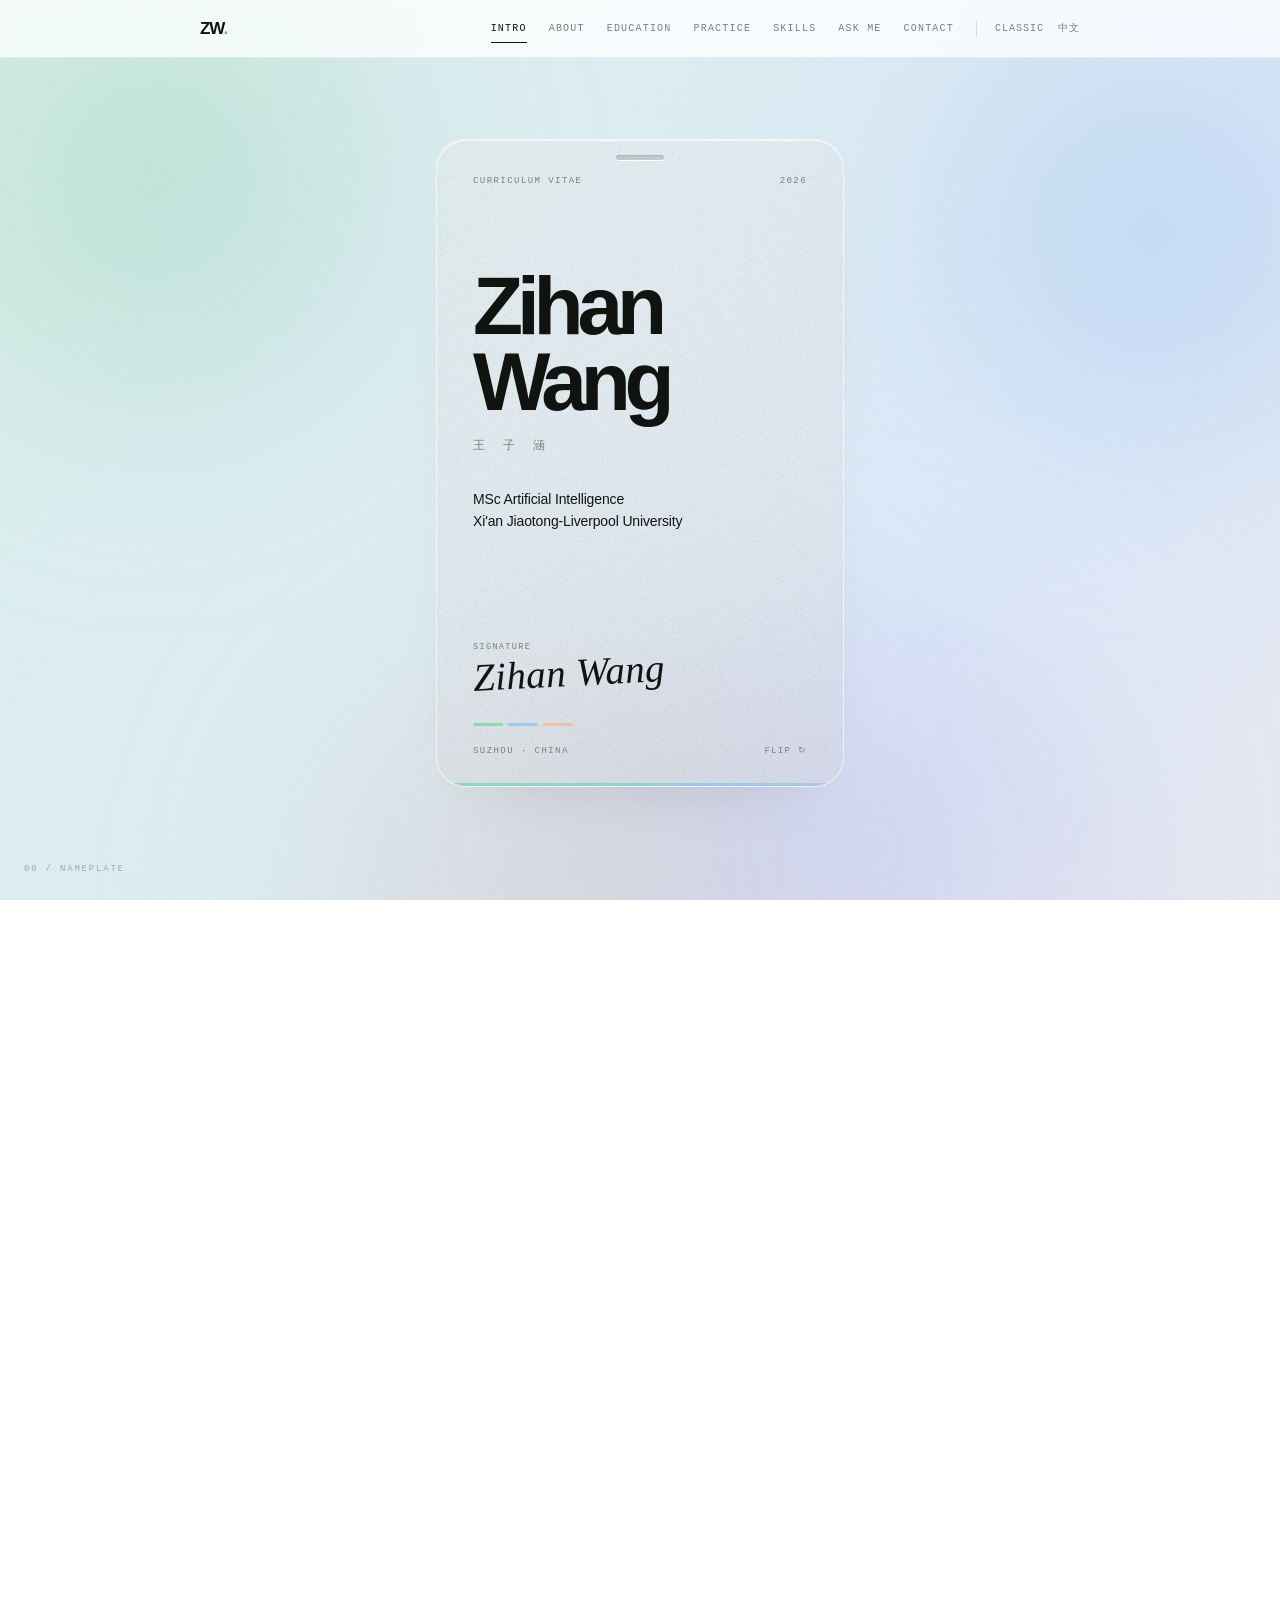
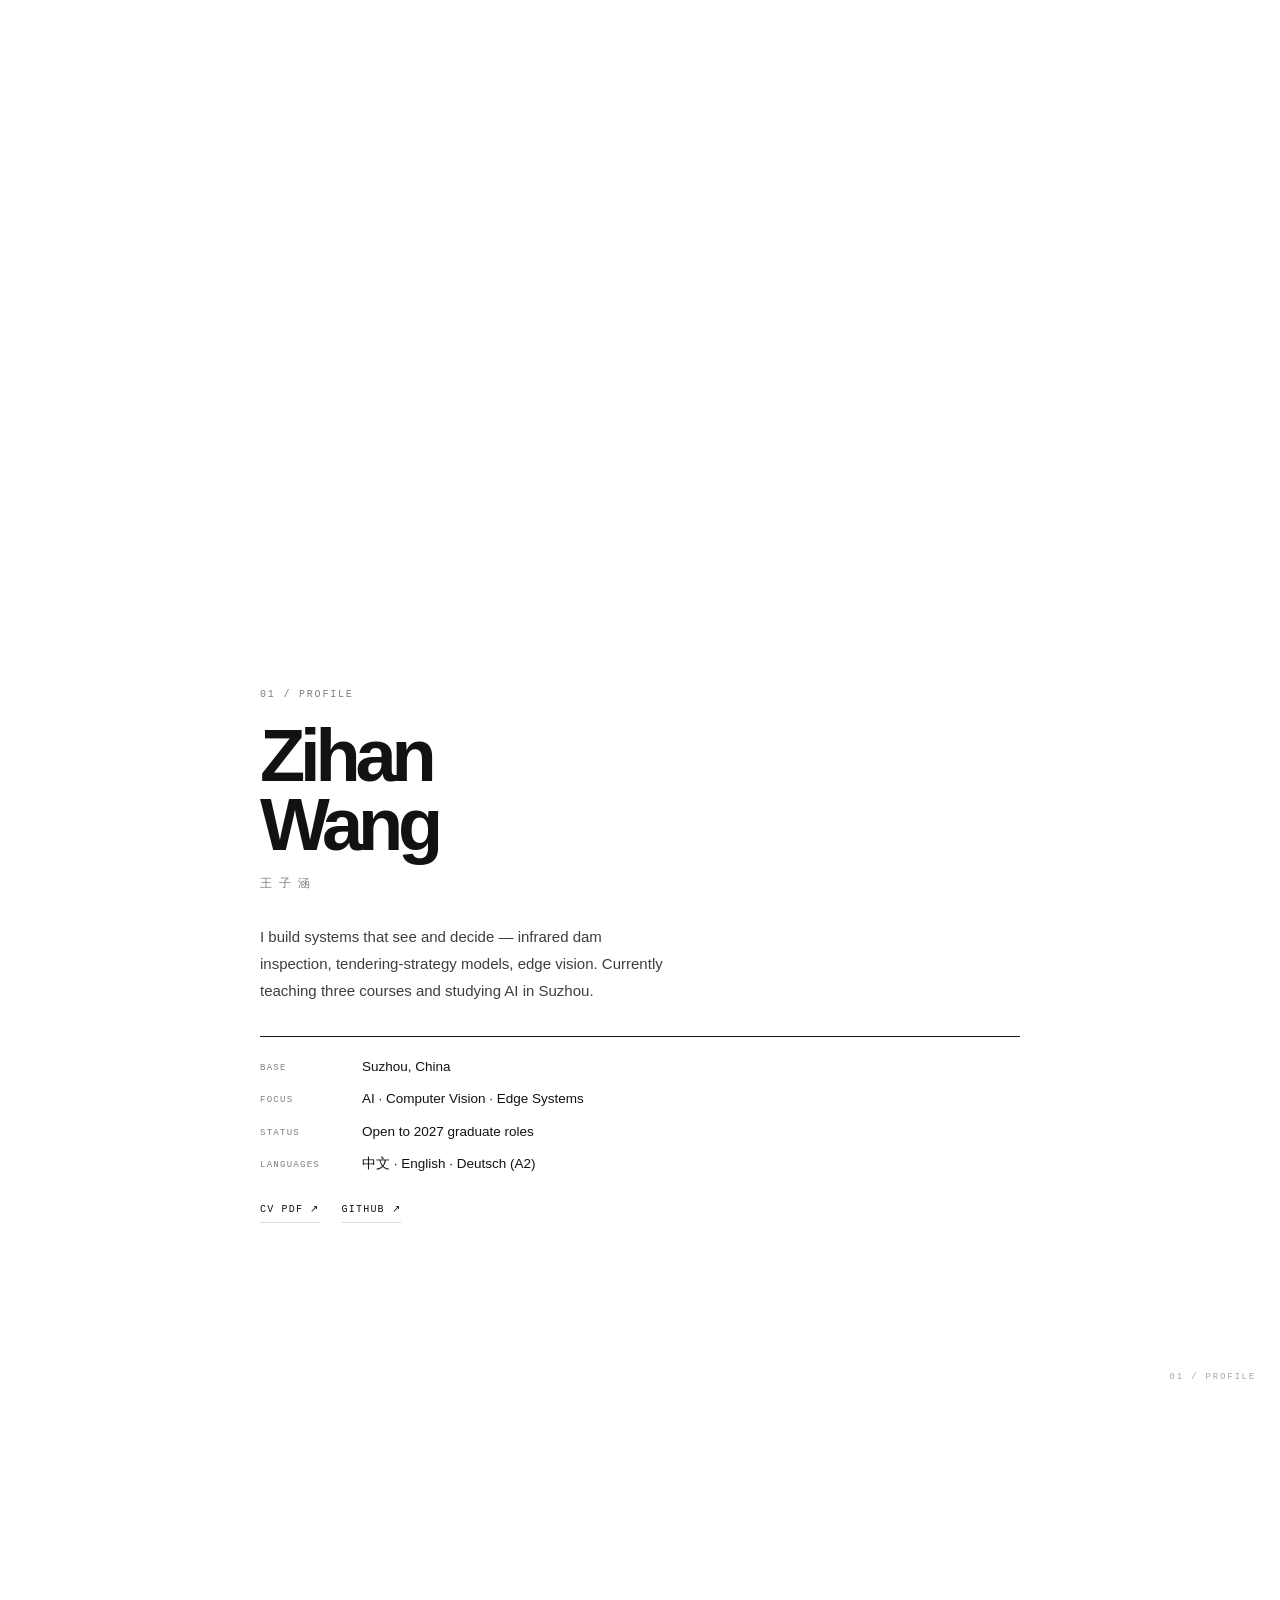
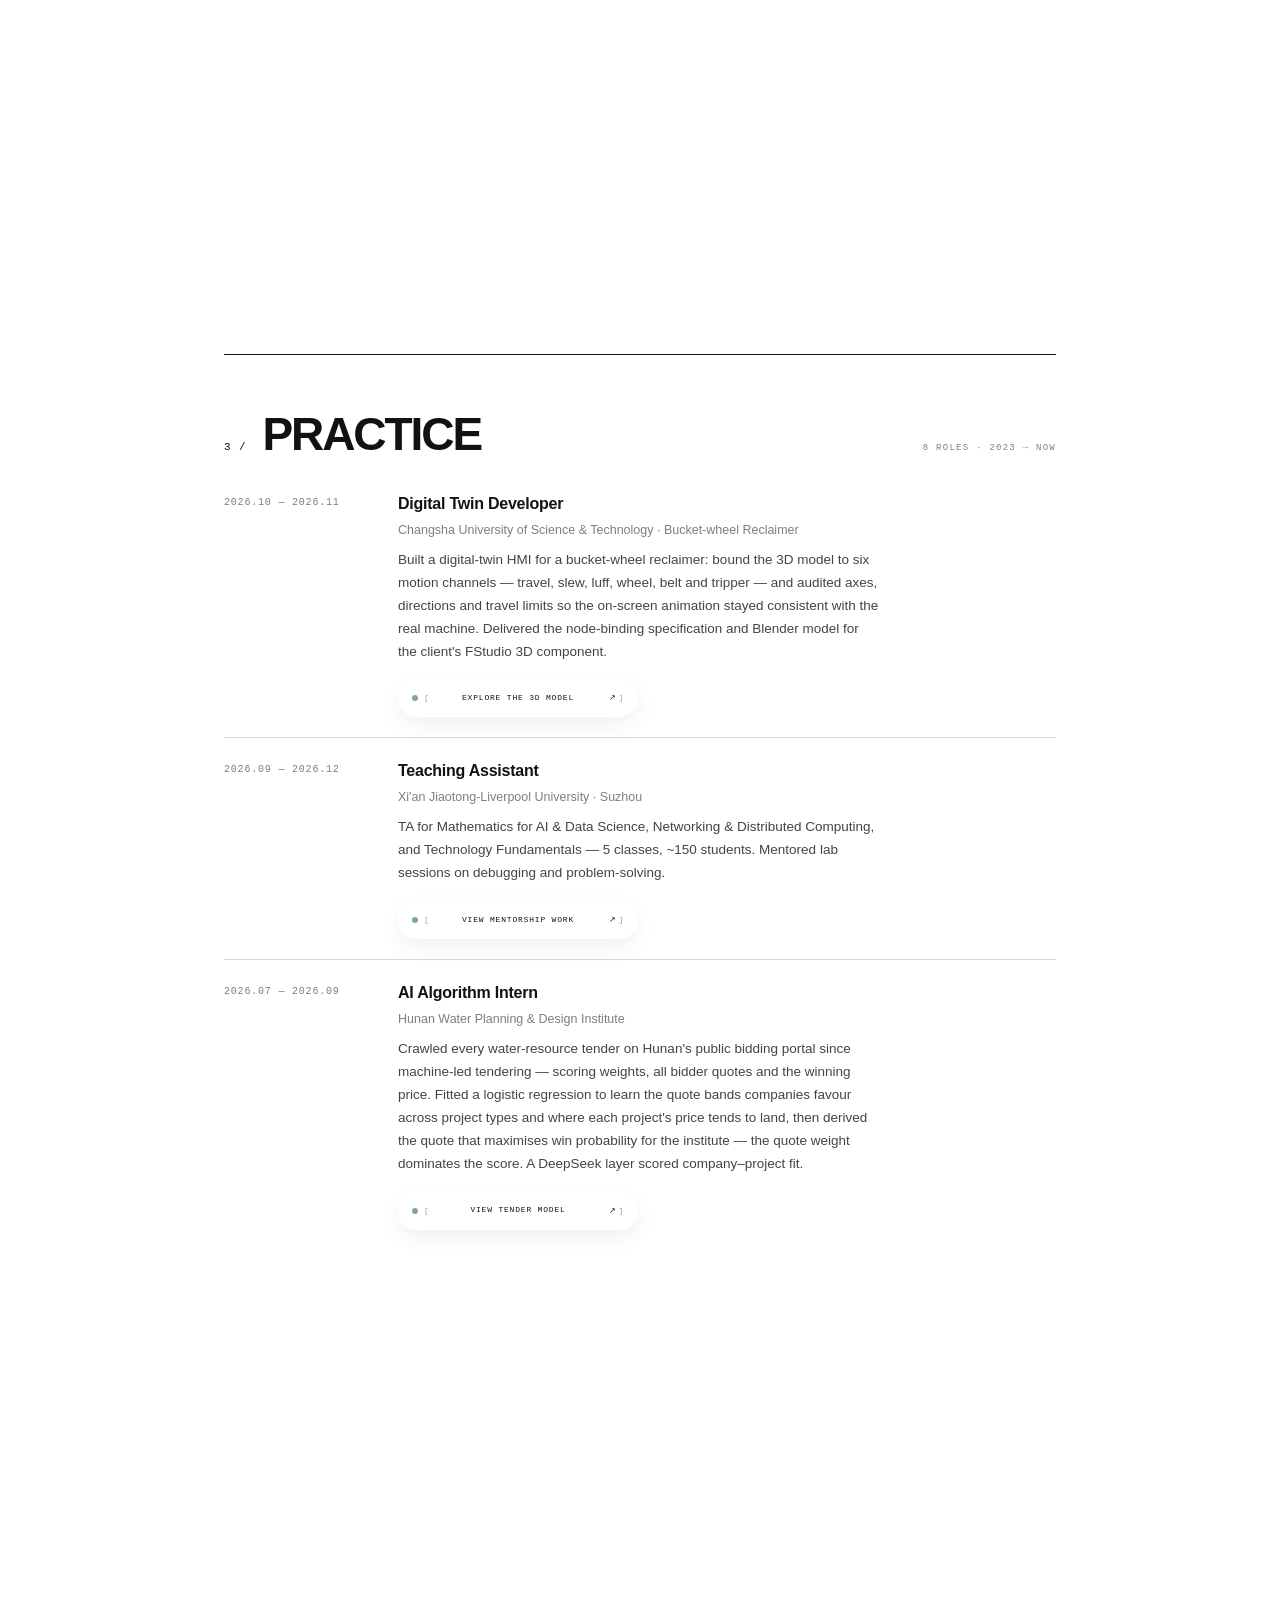
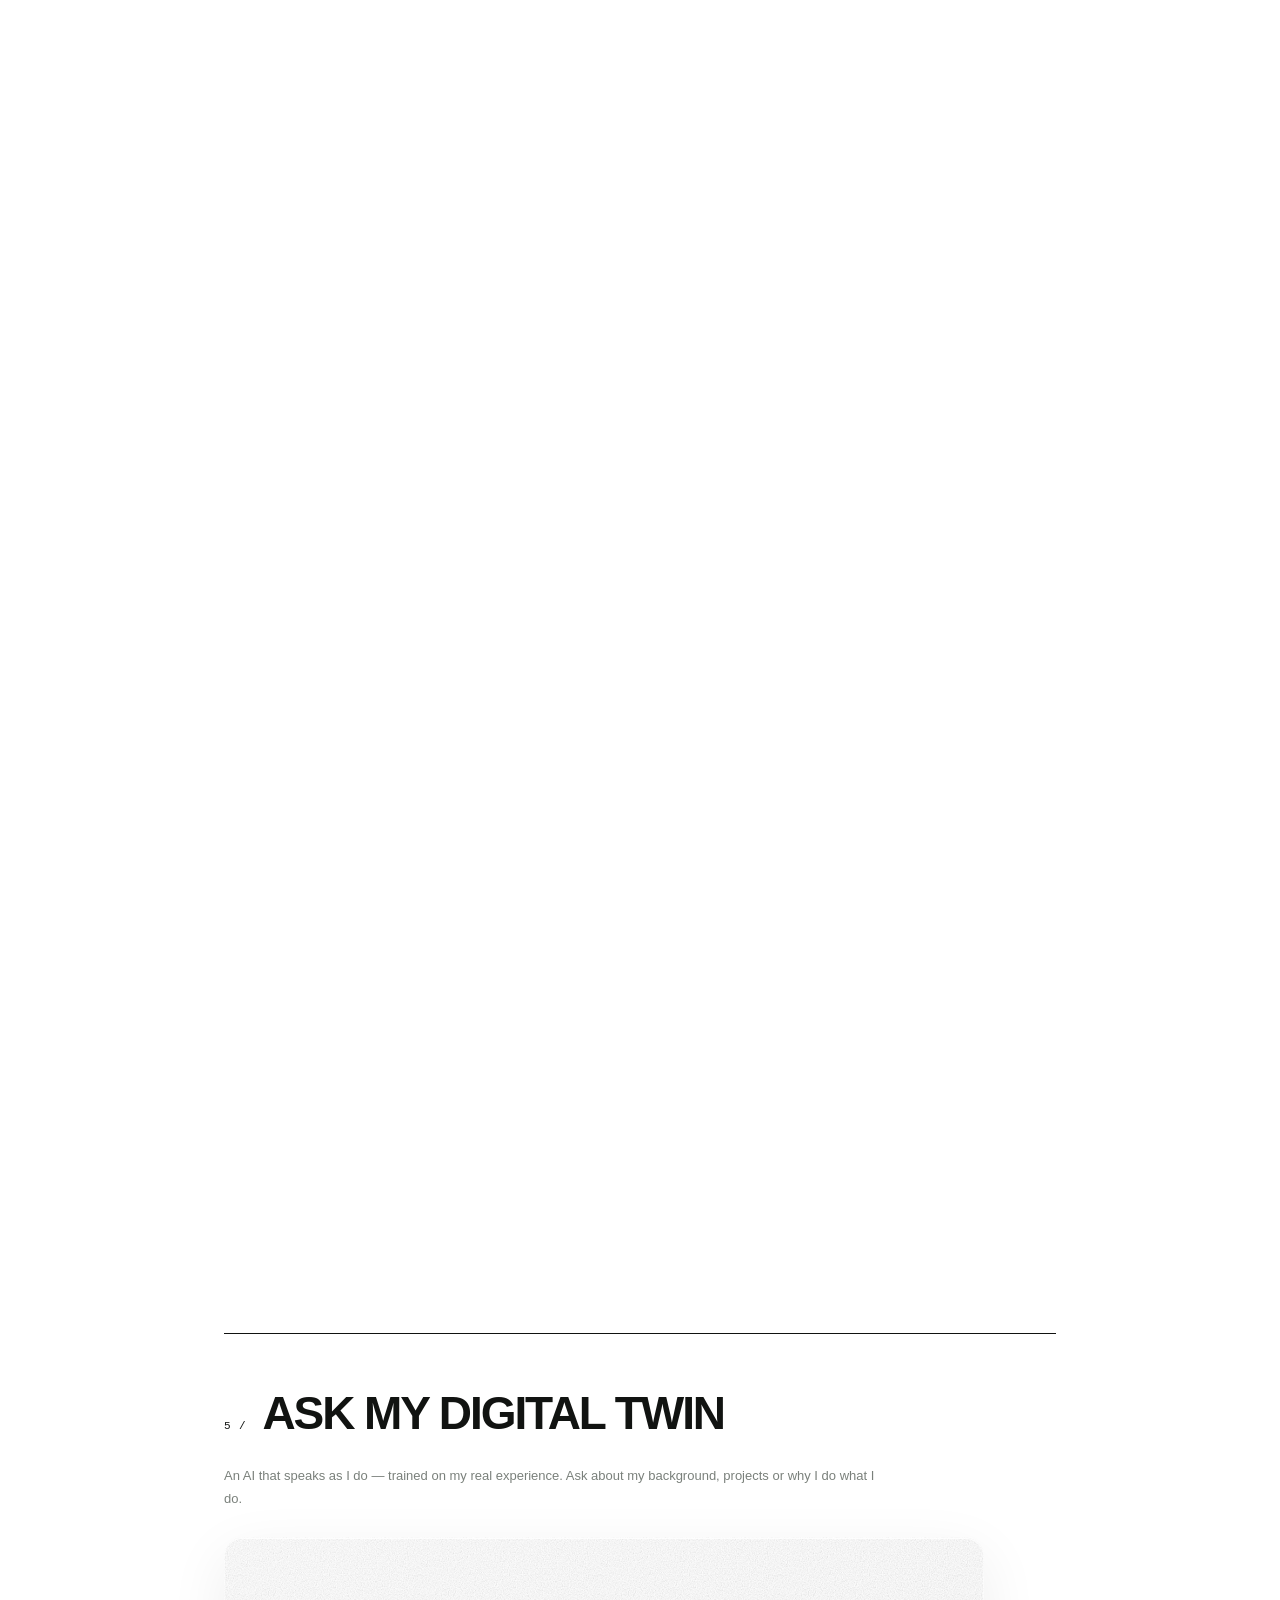
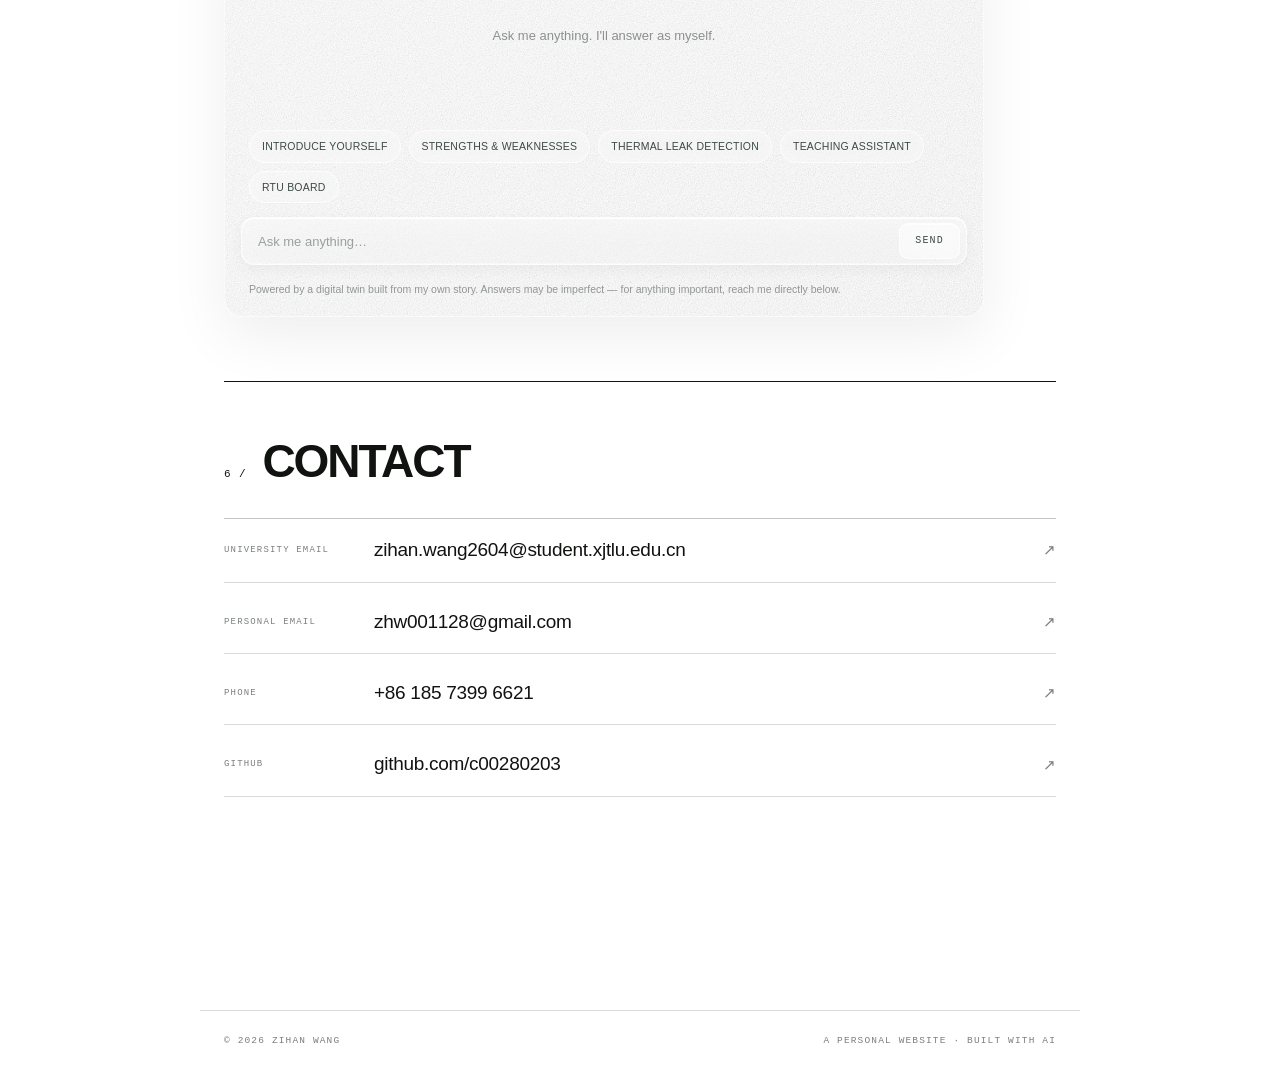
==== index.html @ d58316f8 "Remove mobile close button glass blur" ====
<!DOCTYPE html>
<html lang="en">
<head>
<meta charset="UTF-8">
<meta name="viewport" content="width=device-width, initial-scale=1.0, viewport-fit=cover">
<meta name="theme-color" content="#FFFFFF">
<title>Zihan Wang — Interactive CV</title>
<meta name="description" content="Zihan Wang (王子涵) — MSc Artificial Intelligence, XJTLU. A minimal, scroll-driven interactive CV.">
<link rel="stylesheet" href="css/3d.css?v=closeglassoffv20261126">
</head>
<body class="lang-en">

<div class="ambient" aria-hidden="true">
  <span class="glow glow-1"></span>
  <span class="glow glow-2"></span>
  <span class="glow glow-3"></span>
  <span class="glow glow-4"></span>
</div>
<div class="progress" id="progress" aria-hidden="true"></div>

<header class="top">
  <a class="brand" href="#top">ZW<span>.</span></a>
  <nav class="nav" aria-label="Sections">
    <a href="#intro" class="active"><span class="en">INTRO</span><span class="zh">开场</span></a>
    <a href="#about"><span class="en">ABOUT</span><span class="zh">关于</span></a>
    <a href="#education"><span class="en">EDUCATION</span><span class="zh">教育</span></a>
    <a href="#work"><span class="en">PRACTICE</span><span class="zh">实践</span></a>
    <a href="#skills"><span class="en">SKILLS</span><span class="zh">技能</span></a>
    <a href="#ai-twin"><span class="en">ASK ME</span><span class="zh">问我</span></a>
    <a href="#contact"><span class="en">CONTACT</span><span class="zh">联系</span></a>
  </nav>
  <div class="tools">
    <a class="quiet" href="classic.html"><span class="en">CLASSIC</span><span class="zh">经典版</span></a>
    <button id="lang-toggle" class="quiet" type="button" aria-label="Switch language">
      <span class="en">中文</span><span class="zh">EN</span>
    </button>
  </div>
</header>

<main id="top">

  <!-- ============ PAGE 01 / 竖版玻璃工位牌 ============ -->
  <section class="page page-one" id="intro">
    <div class="nameplate-wrap" id="nameplate">
      <div class="plate-3d" id="plate-3d">

        <!-- FRONT / 签名面 -->
        <div class="nameplate plate-front">
          <div class="plate-head">
            <span><span class="en">CURRICULUM VITAE</span><span class="zh">个人简历</span></span>
            <span>2026</span>
          </div>

          <div class="plate-core">
            <h1 class="plate-name">Zihan<br>Wang</h1>
            <p class="plate-cn">王 子 涵</p>
            <p class="plate-role">
              <span class="en">MSc Artificial Intelligence<br>Xi'an Jiaotong-Liverpool University</span>
              <span class="zh">人工智能 理学硕士<br>西交利物浦大学</span>
            </p>
          </div>

          <div class="plate-sign">
            <span><span class="en">SIGNATURE</span><span class="zh">签名</span></span>
            <strong>Zihan Wang</strong>
          </div>

          <div class="plate-rule"><i></i><i></i><i></i></div>

          <div class="plate-foot">
            <span><span class="en">SUZHOU · CHINA</span><span class="zh">中国 · 苏州</span></span>
            <button class="flip-btn" id="flip-front" type="button" aria-label="Flip the badge">
              <span class="en">FLIP ↻</span><span class="zh">翻转 ↻</span>
            </button>
          </div>
        </div>

        <!-- BACK / 数字形象面 -->
        <div class="nameplate plate-back">
          <div class="back-media">
            <div class="back-glow" aria-hidden="true"></div>
            <video id="badge-video" autoplay muted loop playsinline
                   poster="assets/portrait/portrait-me.png"
                   aria-label="Digital portrait of Zihan Wang">
              <source src="assets/portrait/Continuous_natural_micro_movem_2026-11-24T09-48-04.mp4" type="video/mp4">
            </video>
            <img class="portrait-fallback" src="assets/portrait/portrait-me.png" alt="Zihan Wang">
            <button class="hotspot hs-1" type="button" data-key="identity" aria-label="Identity">01</button>
            <button class="hotspot hs-2" type="button" data-key="focus" aria-label="Focus">02</button>
            <button class="hotspot hs-3" type="button" data-key="base" aria-label="Base">03</button>
            <div class="hotspot-card" id="hotspot-card" hidden>
              <button class="hotspot-close" id="hotspot-close" type="button" aria-label="Close">×</button>
              <h3 id="hotspot-title"></h3>
              <p id="hotspot-body"></p>
            </div>
          </div>
          <div class="back-meta">
            <span class="back-label"><span class="en">DIGITAL ME / BACK SIDE</span><span class="zh">数字形象 / 背面</span></span>
            <button class="flip-btn" id="flip-back" type="button" aria-label="Flip the badge back">↻</button>
          </div>
        </div>

      </div>
    </div>
    <p class="page-tag tag-one">00 / NAMEPLATE</p>
  </section>

  <!-- ============ PAGE 02 / 简介（唯一人像在工牌背面） ============ -->
  <section class="page page-two" id="about">
    <div class="page-two-inner">
      <div class="intro-column">
        <p class="eyebrow">01 / PROFILE</p>
        <h2 class="intro-name">Zihan<br>Wang</h2>
        <p class="intro-cn">王子涵</p>
        <p class="lede">
          <span class="en">I build systems that see and decide — infrared dam inspection, tendering-strategy models, edge vision. Currently teaching three courses and studying AI in Suzhou.</span>
          <span class="zh">我做「能看、能判断」的系统：大坝红外巡检、招投标报价模型、边缘视觉。现在在苏州读人工智能，同时给三门课当助教。</span>
        </p>
        <div class="mini-grid">
          <div><span class="en">BASE</span><span class="zh">坐标</span></div>
          <p><span class="en">Suzhou, China</span><span class="zh">中国 · 苏州</span></p>
          <div><span class="en">FOCUS</span><span class="zh">方向</span></div>
          <p><span class="en">AI · Computer Vision · Edge Systems</span><span class="zh">人工智能 · 计算机视觉 · 边缘系统</span></p>
          <div><span class="en">STATUS</span><span class="zh">状态</span></div>
          <p><span class="en">Open to 2027 graduate roles</span><span class="zh">寻找 2027 届机会</span></p>
          <div><span class="en">LANGUAGES</span><span class="zh">语言</span></div>
          <p><span class="en">中文 · English · Deutsch (A2)</span><span class="zh">中文 · 英语 · 德语（A2）</span></p>
        </div>
        <p class="links">
          <a href="assets/CV.pdf" target="_blank" rel="noopener"><span class="en">CV PDF ↗</span><span class="zh">简历 PDF ↗</span></a>
          <a href="https://github.com/c00280203" target="_blank" rel="noopener">GITHUB ↗</a>
        </p>
      </div>

    </div>
    <p class="page-tag tag-two">01 / PROFILE</p>
  </section>

  <div class="editorial">

    <!-- 2 / EDUCATION -->
    <section class="block" id="education">
      <div class="block-head">
        <span class="num">2 /</span>
        <h2><span class="en">EDUCATION</span><span class="zh">教育背景</span></h2>
      </div>
      <div class="block-grid two-col">
        <div class="grid-label"><span class="en">FIELD</span><span class="zh">专业</span></div>
        <div class="grid-value"><span class="en">Artificial Intelligence</span><span class="zh">人工智能</span></div>
        <div class="grid-label"><span class="en">BASE</span><span class="zh">地点</span></div>
        <div class="grid-value"><span class="en">Suzhou, China</span><span class="zh">中国 · 苏州</span></div>
      </div>
      <div class="rows">
        <article class="row">
          <div class="when">2026 — NOW</div>
          <div class="what">
            <h3><span class="en">Xi'an Jiaotong-Liverpool University</span><span class="zh">西交利物浦大学</span></h3>
            <p class="org"><span class="en">MSc Artificial Intelligence</span><span class="zh">人工智能 理学硕士</span></p>
          </div>
        </article>
        <article class="row">
          <div class="when">2022 — 2026</div>
          <div class="what">
            <h3><span class="en">South East Technological University</span><span class="zh">爱尔兰东南理工大学</span></h3>
            <p class="org"><span class="en">BSc (Hons) Software Development · Second-Class Honours (2:2) · Ireland</span><span class="zh">软件开发 荣誉学士 · 二等二学位 · 爱尔兰</span></p>
            <p><span class="en">Five years in Ireland (1-year foundation + 4-year BSc). Programming, algorithms, AI, cloud development and software architecture.</span><span class="zh">爱尔兰五年（一年预科 + 四年本科），学习编程、算法、人工智能、云开发与软件架构。</span></p>
          </div>
        </article>
      </div>
    </section>

    <!-- 3 / PRACTICE -->
    <section class="block" id="work">
      <div class="block-head">
        <span class="num">3 /</span>
        <h2><span class="en">PRACTICE</span><span class="zh">实践经历</span></h2>
        <span class="sec-note"><span class="en">8 ROLES · 2023 → NOW</span><span class="zh">8 段 · 2023 至今</span></span>
      </div>
      <div class="rows">
        <article class="row row-twin">
          <div class="when">2026.10 — 2026.11</div>
          <div class="what">
            <h3><span class="en">Digital Twin Developer</span><span class="zh">斗轮机数字孪生项目开发</span></h3>
            <p class="org"><span class="en">Changsha University of Science &amp; Technology · Bucket-wheel Reclaimer</span><span class="zh">长沙理工大学 · 斗轮机数字孪生</span></p>
            <p><span class="en">Built a digital-twin HMI for a bucket-wheel reclaimer: bound the 3D model to six motion channels — travel, slew, luff, wheel, belt and tripper — and audited axes, directions and travel limits so the on-screen animation stayed consistent with the real machine. Delivered the node-binding specification and Blender model for the client's FStudio 3D component.</span><span class="zh">为斗轮机开发数字孪生交互界面：将三维模型绑定到大车行走、回转、俯仰、斗轮、皮带与尾车六个运动通道，并校核轴心、方向与行程限位，确保界面动画与真实设备运行保持一致。向甲方交付节点绑定说明与 Blender 模型，供其 FStudio 3D 组件接入。</span></p>
            <button class="twin-open" id="twin-open" type="button" aria-haspopup="dialog">
              <span class="to-bracket" aria-hidden="true">[</span>
              <span class="to-dot" aria-hidden="true"></span>
              <span class="en">EXPLORE THE 3D MODEL</span><span class="zh">探索 3D 模型</span>
              <span class="to-arrow" aria-hidden="true">↗</span>
              <span class="to-bracket" aria-hidden="true">]</span>
            </button>
          </div>
        </article>
        <article class="row" id="work-ta">
          <div class="when">2026.09 — 2026.12</div>
          <div class="what">
            <h3><span class="en">Teaching Assistant</span><span class="zh">课程助教</span></h3>
            <p class="org"><span class="en">Xi'an Jiaotong-Liverpool University · Suzhou</span><span class="zh">西交利物浦大学 · 苏州</span></p>
            <p><span class="en">TA for Mathematics for AI &amp; Data Science, Networking &amp; Distributed Computing, and Technology Fundamentals — 5 classes, ~150 students. Mentored lab sessions on debugging and problem-solving.</span><span class="zh">担任三门课助教，覆盖 5 个班约 150 名学生，负责实验课代码调试与问题定位辅导。</span></p>
            <button class="twin-open" id="ta-open" type="button" aria-haspopup="dialog">
              <span class="to-bracket" aria-hidden="true">[</span>
              <span class="to-dot" aria-hidden="true"></span>
              <span class="en">VIEW MENTORSHIP WORK</span><span class="zh">查看辅导作品</span>
              <span class="to-arrow" aria-hidden="true">↗</span>
              <span class="to-bracket" aria-hidden="true">]</span>
            </button>
          </div>
        </article>
        <article class="row">
          <div class="when">2026.07 — 2026.09</div>
          <div class="what">
            <h3><span class="en">AI Algorithm Intern</span><span class="zh">AI 算法实习生</span></h3>
            <p class="org"><span class="en">Hunan Water Planning &amp; Design Institute</span><span class="zh">湖南省水务规划设计院</span></p>
            <p><span class="en">Crawled every water-resource tender on Hunan's public bidding portal since machine-led tendering — scoring weights, all bidder quotes and the winning price. Fitted a logistic regression to learn the quote bands companies favour across project types and where each project's price tends to land, then derived the quote that maximises win probability for the institute — the quote weight dominates the score. A DeepSeek layer scored company–project fit.</span><span class="zh">爬取湖南省招标网自机器管招投标以来的全部水利项目数据，含各数据权重、所有公司报价与中标价；用逻辑回归学习不同类型项目常见的报价区间与价格位置，并结合报价权重最高的规则，推算出湖南省水务院更容易中标的报价区间；另用 DeepSeek 辅助评估公司–项目匹配度。</span></p>
            <button class="twin-open" id="bid-open" type="button" aria-haspopup="dialog">
              <span class="to-bracket" aria-hidden="true">[</span>
              <span class="to-dot" aria-hidden="true"></span>
              <span class="en">VIEW TENDER MODEL</span><span class="zh">查看报价模型</span>
              <span class="to-arrow" aria-hidden="true">↗</span>
              <span class="to-bracket" aria-hidden="true">]</span>
            </button>
          </div>
        </article>
        <article class="row">
          <div class="when">2026.06</div>
          <div class="what">
            <h3><span class="en">Simultaneous Interpreter</span><span class="zh">同声传译 / 技术翻译</span></h3>
            <p class="org"><span class="en">Oecusse Reservoir Project · Timor-Leste</span><span class="zh">东帝汶欧库西省水库项目</span></p>
            <p><span class="en">Simultaneous interpretation for high-level negotiations and bidding meetings, plus translation of a large body of water-engineering documents. Also built an interactive web visualisation for the Governor of Oecusse: real terrain flown by drone, with a rainfall slider that floods the valley so officials can see which areas would be affected.</span><span class="zh">为高层谈判与投标会议提供同声传译，并翻译大量水利工程技术文档。另为欧库西省长制作了交互式洪水可视化网页：以无人机航拍区域构建真实地形，拖动降雨滑块即可淹没河谷，直观看到哪些地区会受到影响。</span></p>
            <button class="twin-open" id="oec-open" type="button" aria-haspopup="dialog">
              <span class="to-bracket" aria-hidden="true">[</span>
              <span class="to-dot" aria-hidden="true"></span>
              <span class="en">EXPLORE THE FLOOD MODEL</span><span class="zh">查看洪水模拟</span>
              <span class="to-arrow" aria-hidden="true">↗</span>
              <span class="to-bracket" aria-hidden="true">]</span>
            </button>
          </div>
        </article>
        <article class="row">
          <div class="when">2025.06 — 2025.09</div>
          <div class="what">
            <h3><span class="en">Edge Computing R&amp;D Intern</span><span class="zh">边缘计算研发实习生</span></h3>
            <p class="org"><span class="en">Hunan Water Planning &amp; Design Institute</span><span class="zh">湖南省水务规划设计院</span></p>
            <p><span class="en">Proposed migrating legacy RTU systems from MCUs to high-performance CPUs; embedded a CV model monitoring dam water levels, with final gate decisions kept by staff.</span><span class="zh">提出 RTU 从 MCU 升级到高性能 CPU 的架构方案，嵌入视觉模型监测水位，开闸决定权仍由工作人员掌握。</span></p>
            <button class="twin-open" id="rtu-open" type="button" aria-haspopup="dialog">
              <span class="to-bracket" aria-hidden="true">[</span><span class="to-dot" aria-hidden="true"></span>
              <span class="en">EXPLORE THE RTU BOARD</span><span class="zh">查看 RTU 电路板</span>
              <span class="to-arrow" aria-hidden="true">↗</span><span class="to-bracket" aria-hidden="true">]</span>
            </button>
          </div>
        </article>
        <article class="row">
          <div class="when">2025.02 — 2025.06</div>
          <div class="what">
            <h3><span class="en">AI + Drone Research Intern</span><span class="zh">AI + 无人机巡检研究实习生</span></h3>
            <p class="org"><span class="en">Zhicheng Huishang Info Tech · Dam Safety Center</span><span class="zh">湖南智城慧商 · 大坝安全中心</span></p>
            <p><span class="en">Used infrared temperature differences to find seepage and piping invisible in visible light — a new angle for image recognition beyond RGB. Fused RGB to filter vegetation and water, then read RTK coordinates from drone imagery, plotted them on maps, and let crews navigate straight to each problem point.</span><span class="zh">用红外温差定位可见光下看不见的渗漏与管涌，为图像识别提供了可见光之外的新角度；融合可见光排除植被与水体干扰，再从无人机图像读取 RTK 经纬度落到地图上，让工作人员直接导航到问题点。</span></p>
            <button class="twin-open" id="drone-open" type="button" aria-haspopup="dialog">
              <span class="to-bracket" aria-hidden="true">[</span><span class="to-dot" aria-hidden="true"></span>
              <span class="en">EXPLORE INFRARED INSPECTION</span><span class="zh">查看红外巡检成果</span>
              <span class="to-arrow" aria-hidden="true">↗</span><span class="to-bracket" aria-hidden="true">]</span>
            </button>
          </div>
        </article>
        <article class="row">
          <div class="when">2024.06 — 2024.08</div>
          <div class="what">
            <h3><span class="en">Software Architecture &amp; UI Design Intern</span><span class="zh">软件架构与 UI 设计实习生</span></h3>
            <p class="org"><span class="en">Zhongxiang Intelligent Construction</span><span class="zh">中湘智能建造 · 中台部门</span></p>
            <p><span class="en">In the middle-platform operations team, we set out to build one ERP. Vendors kept showing us software that looked ugly and felt stiff — so we designed the interactions ourselves.</span><span class="zh">在中台运营部门，公司希望开发一套统一的 ERP；咨询过多家公司，做出来的软件都很丑、交互很差，于是我们决定自己设计交互。</span></p>
            <button class="twin-open" id="ux-open" type="button" aria-haspopup="dialog">
              <span class="to-bracket" aria-hidden="true">[</span><span class="to-dot" aria-hidden="true"></span>
              <span class="en">EXPLORE THE INTERACTIONS</span><span class="zh">查看交互设计成果</span>
              <span class="to-arrow" aria-hidden="true">↗</span><span class="to-bracket" aria-hidden="true">]</span>
            </button>
          </div>
        </article>
        <article class="row">
          <div class="when">2023.06 — 2023.08</div>
          <div class="what">
            <h3><span class="en">Embedded Systems Intern</span><span class="zh">嵌入式系统实习生</span></h3>
            <p class="org"><span class="en">Zhicheng Huishang Information Technology</span><span class="zh">湖南智城慧商信息技术</span></p>
            <p><span class="en">Hands-on STM32 work; developed and debugged stepper-motor control logic — reading the motor as an assembly of stator windings, rotor and bearings rather than a black box.</span><span class="zh">实操 STM32，开发并调试步进电机控制逻辑；把电机拆成定子绕组、转子与轴承来理解，而不是当一个黑盒。</span></p>
            <button class="twin-open" id="stepper-open" type="button" aria-haspopup="dialog">
              <span class="to-bracket" aria-hidden="true">[</span><span class="to-dot" aria-hidden="true"></span>
              <span class="en">EXPLORE THE MOTOR</span><span class="zh">查看电机结构</span>
              <span class="to-arrow" aria-hidden="true">↗</span><span class="to-bracket" aria-hidden="true">]</span>
            </button>
          </div>
        </article>
      </div>
    </section>

    <!-- 4 / SKILLS -->
    <section class="block" id="skills">
      <div class="block-head">
        <span class="num">4 /</span>
        <h2><span class="en">SKILLS</span><span class="zh">技能</span></h2>
      </div>
      <div class="skill-grid">
        <article class="skill-tile">
          <div class="skill-tile-top">
            <span class="skill-index">01</span>
            <h3><span class="en">CODE</span><span class="zh">编程</span></h3>
            <span class="skill-mark">⌘</span>
          </div>
          <div class="skill-chips">
            <span class="chip">Python</span><span class="chip">Java</span><span class="chip">C++</span>
            <span class="chip">PyTorch</span><span class="chip">YOLO</span><span class="chip">OpenCV</span>
            <span class="chip">DeepSeek API</span><span class="chip">Trae Agent</span><span class="chip">STM32</span>
            <span class="chip">UI/UX</span>
          </div>
        </article>

        <article class="skill-tile">
          <div class="skill-tile-top">
            <span class="skill-index">02</span>
            <h3><span class="en">AI / ML</span><span class="zh">人工智能</span></h3>
            <span class="skill-mark">✳</span>
          </div>
          <div class="skill-chips">
            <span class="chip"><span class="en">Machine learning</span><span class="zh">机器学习</span></span>
            <span class="chip"><span class="en">Logistic regression</span><span class="zh">逻辑回归</span></span>
            <span class="chip"><span class="en">Deep learning</span><span class="zh">深度学习</span></span>
            <span class="chip"><span class="en">Regression</span><span class="zh">回归分析</span></span>
            <span class="chip"><span class="en">Mean reversion</span><span class="zh">均值回归</span></span>
            <span class="chip"><span class="en">Time-series</span><span class="zh">时间序列</span></span>
            <span class="chip"><span class="en">Data mining</span><span class="zh">数据挖掘</span></span>
          </div>
        </article>

        <article class="skill-tile skill-tile-wide">
          <div class="skill-tile-top">
            <span class="skill-index">03</span>
            <h3><span class="en">COMMUNITY</span><span class="zh">社区</span></h3>
            <span class="skill-mark">↗</span>
          </div>
          <div class="skill-chips">
            <span class="chip"><span class="en">SETU student liaison</span><span class="zh">SETU 学生联络人</span></span>
            <span class="chip"><span class="en">International Day · Chinese pavilion</span><span class="zh">国际日 · 中国展台</span></span>
            <span class="chip"><span class="en">Lead organiser · 2025 &amp; 2026</span><span class="zh">主组织者 · 2025 &amp; 2026</span></span>
          </div>
        </article>
      </div>
    </section>

    <!-- 5 / AI DIGITAL TWIN -->
    <section class="block" id="ai-twin">
      <div class="block-head">
        <span class="num">5 /</span>
        <h2><span class="en">ASK MY DIGITAL TWIN</span><span class="zh">问问我的数字孪生</span></h2>
      </div>
      <p class="ai-twin-intro">
        <span class="en">An AI that speaks as I do — trained on my real experience. Ask about my background, projects or why I do what I do.</span>
        <span class="zh">一个用我的口吻说话的 AI —— 基于我的真实经历。可以问我的背景、项目，或者我为什么这么做。</span>
      </p>

      <div class="ai-twin-shell">
        <div class="ai-twin-chat" id="ai-twin-chat" aria-live="polite">
          <div class="ai-twin-empty" id="ai-twin-empty">
            <span class="en">Ask me anything. I'll answer as myself.</span>
            <span class="zh">随便问我点什么，我会以「我」的口吻回答。</span>
          </div>
        </div>

        <div class="ai-twin-quick" id="ai-twin-quick">
          <button type="button" data-q-en="Introduce yourself in your own words." data-q-zh="用你自己的话介绍一下你自己。"><span class="en">INTRODUCE YOURSELF</span><span class="zh">自我介绍</span></button>
          <button type="button" data-q-en="What is your strongest advantage, and what is your weakness?" data-q-zh="你最大的优势和缺点分别是什么？"><span class="en">STRENGTHS &amp; WEAKNESSES</span><span class="zh">优势与缺点</span></button>
          <button type="button" data-q-en="Tell me about using drone thermal imaging to detect leaks." data-q-zh="讲讲你用无人机热成像识别渗漏的经历。"><span class="en">THERMAL LEAK DETECTION</span><span class="zh">热成像渗漏识别</span></button>
          <button type="button" data-q-en="Tell me about your teaching assistant experience." data-q-zh="讲讲你的助教经历。"><span class="en">TEACHING ASSISTANT</span><span class="zh">助教经历</span></button>
          <button type="button" data-q-en="Tell me about the RTU board you helped design." data-q-zh="讲讲你参与设计的 RTU 主板。"><span class="en">RTU BOARD</span><span class="zh">RTU 主板</span></button>
        </div>

        <div class="ai-twin-compose" id="ai-twin-compose">
          <span class="ai-twin-status" id="ai-twin-status" aria-hidden="true"></span>
          <input id="ai-twin-input" type="text" autocomplete="off"
                 placeholder="Ask me anything…"
                 data-ph-en="Ask me anything…"
                 data-ph-zh="问我任何问题…" />
          <button id="ai-twin-send" type="button" aria-label="Send">
            <span class="en">SEND</span><span class="zh">发送</span>
          </button>
        </div>
        <p class="ai-twin-note">
          <span class="en">Powered by a digital twin built from my own story. Answers may be imperfect — for anything important, reach me directly below.</span>
          <span class="zh">由基于我个人经历构建的数字孪生驱动。回答未必完美 —— 重要事项请直接在下方联系我。</span>
        </p>
      </div>
    </section>

    <!-- 6 / CONTACT -->
    <section class="block" id="contact">
      <div class="block-head">
        <span class="num">6 /</span>
        <h2><span class="en">CONTACT</span><span class="zh">联系我</span></h2>
      </div>
      <div class="contact-grid">
        <a class="contact-row" href="mailto:zihan.wang2604@student.xjtlu.edu.cn">
          <span class="contact-name"><span class="en">UNIVERSITY EMAIL</span><span class="zh">学校邮箱</span></span>
          <span class="contact-value">zihan.wang2604@student.xjtlu.edu.cn</span>
          <span class="contact-arrow">↗</span>
        </a>
        <a class="contact-row" href="mailto:zhw001128@gmail.com">
          <span class="contact-name"><span class="en">PERSONAL EMAIL</span><span class="zh">个人邮箱</span></span>
          <span class="contact-value">zhw001128@gmail.com</span>
          <span class="contact-arrow">↗</span>
        </a>
        <a class="contact-row" href="tel:+8618573996621">
          <span class="contact-name"><span class="en">PHONE</span><span class="zh">电话</span></span>
          <span class="contact-value">+86 185 7399 6621</span>
          <span class="contact-arrow">↗</span>
        </a>
        <a class="contact-row" href="https://github.com/c00280203" target="_blank" rel="noopener">
          <span class="contact-name"><span class="en">GITHUB</span><span class="zh">代码仓库</span></span>
          <span class="contact-value">github.com/c00280203</span>
          <span class="contact-arrow">↗</span>
        </a>
      </div>
      <p class="copy-tip" id="copy-tip" aria-live="polite"></p>
    </section>

  </div>
</main>

<footer class="foot">
  <span>© 2026 ZIHAN WANG</span>
  <span><span class="en">A PERSONAL WEBSITE · BUILT WITH AI</span><span class="zh">个人网站 · AI 辅助制作</span></span>
</footer>

<!-- ============ 斗轮机数字孪生 · 玻璃详情卡 ============ -->
<div class="twin-overlay" id="twin-overlay" aria-hidden="true">
  <div class="twin-card" id="twin-card" role="dialog" aria-modal="true" aria-labelledby="twin-title" tabindex="-1">
    <button class="twin-close" id="twin-close" type="button" aria-label="Close">×</button>

    <div class="twin-head">
      <h2 id="twin-title"><span class="en">Bucket-wheel Reclaimer · Digital Twin</span><span class="zh">斗轮机数字孪生交互界面</span></h2>
      <p class="twin-sub"><span class="en">Changsha University of Science &amp; Technology · 2026.10</span><span class="zh">长沙理工大学 · 2026.10</span></p>
    </div>

    <div class="twin-main">
      <div class="twin-left">
        <div class="twin-view" id="twin-view">
          <div class="twin-loading" id="twin-loading"><span class="en">LOADING 3D MODEL…</span><span class="zh">正在加载 3D 模型…</span></div>
        </div>
        <p class="twin-hint"><span class="en">DRAG TO ROTATE · SCROLL DOWN TO CLOSE</span><span class="zh">拖动旋转 · 下滑收起</span></p>
      </div>

      <div class="twin-right">
        <p><span class="en">Tap a topic to explore the model.</span><span class="zh">点选主题，查看模型细节。</span></p>
        <ul class="twin-tags">
          <li><button type="button" class="on" data-view="0"><span class="en">01 &nbsp; OVERVIEW</span><span class="zh">01 &nbsp; 整体结构</span></button></li>
          <li><button type="button" data-view="1"><span class="en">02 &nbsp; BUCKET WHEEL</span><span class="zh">02 &nbsp; 斗轮细节</span></button></li>
          <li><button type="button" data-view="2"><span class="en">03 &nbsp; SIDE VIEW</span><span class="zh">03 &nbsp; 侧面视角</span></button></li>
          <li><button type="button" data-demo="slew"><span class="en">04 &nbsp; SLEW DEMO</span><span class="zh">04 &nbsp; 吊臂转动演示</span></button></li>
          <li><button type="button" data-demo="luff"><span class="en">05 &nbsp; LUFF DEMO</span><span class="zh">05 &nbsp; 吊臂抬起演示</span></button></li>
        </ul>
      </div>
    </div>
  </div>
</div>

<!-- ============ TA 辅导作品 · 毛玻璃作品集卡 ============ -->
<div class="ta-overlay" id="ta-overlay" aria-hidden="true">
  <div class="ta-card" id="ta-card" role="dialog" aria-modal="true" aria-labelledby="ta-title" tabindex="-1">
    <button class="ta-close" id="ta-close" type="button" aria-label="Close">×</button>
    <div class="ta-head">
      <span class="ta-kicker"><span class="en">MENTORSHIP / 2026</span><span class="zh">辅导作品 / 2026</span></span>
      <h2 id="ta-title"><span class="en">What I built for students</span><span class="zh">我帮同学做的东西</span></h2>
      <p class="ta-sub"><span class="en">Five real course projects — click to explore</span><span class="zh">五个真实课程项目 — 点选查看</span></p>
    </div>
    <div class="ta-body">
      <div class="ta-stage">
        <div class="ta-shot" id="ta-shot"></div>
      </div>
      <div class="ta-info">
        <ul class="ta-list" id="ta-list">
          <li><button type="button" class="on" data-ta="0"><span class="ta-n">01</span><span class="en">Knowledge Hub</span><span class="zh">知识检索系统</span></button></li>
          <li><button type="button" data-ta="1"><span class="ta-n">02</span><span class="en">Data Analysis</span><span class="zh">数据分析辅导</span></button></li>
          <li><button type="button" data-ta="2"><span class="ta-n">03</span><span class="en">SubmitCheck · Student</span><span class="zh">作业提交 · 学生端</span></button></li>
          <li><button type="button" data-ta="3"><span class="ta-n">04</span><span class="en">SubmitCheck · Teacher</span><span class="zh">作业提交 · 教师端</span></button></li>
          <li><button type="button" data-ta="4"><span class="ta-n">05</span><span class="en">Clario</span><span class="zh">学习规划网站</span></button></li>
        </ul>
        <div class="ta-detail" id="ta-detail">
          <p class="ta-role"><span class="en">FULL-STACK · COURSEWORK PROTOTYPE</span><span class="zh">全栈 · 课程项目原型</span></p>
          <p class="ta-desc" id="ta-desc"></p>
          <div class="ta-stack" id="ta-stack"></div>
        </div>
        <div class="ta-controls">
          <span class="ta-hint"><span class="en">AUTO PLAY · TAP AGAIN TO RESUME</span><span class="zh">自动轮播 · 再点一次继续</span></span>
          <span class="ta-count" id="ta-count">01 / 05</span>
        </div>
      </div>
    </div>
  </div>
</div>

<!-- ============ 招投标报价模型 · 玻璃详情卡 ============ -->
<div class="ta-overlay" id="bid-overlay" aria-hidden="true">
  <div class="ta-card" id="bid-card" role="dialog" aria-modal="true" aria-labelledby="bid-title" tabindex="-1">
    <button class="ta-close" id="bid-close" type="button" aria-label="Close">×</button>
    <div class="ta-head">
      <span class="ta-kicker"><span class="en">TENDER INTELLIGENCE / 2026</span><span class="zh">招投标算法 / 2026</span></span>
      <h2 id="bid-title"><span class="en">Modelling the winning quote</span><span class="zh">预测更容易中标的报价</span></h2>
      <p class="ta-sub"><span class="en">Hunan “Six-Random, Five-Interval” water-resource tenders · logistic regression</span><span class="zh">湖南「六随机五区间」水利招投标 · 逻辑回归</span></p>
    </div>
    <div class="ta-body">
      <div class="ta-stage">
        <div class="ta-shot" id="bid-shot"></div>
      </div>
      <div class="ta-info">
        <ul class="ta-list" id="bid-list">
          <li><button type="button" class="on" data-bid="0"><span class="ta-n">01</span><span class="en">Quote bands</span><span class="zh">报价区间分布</span></button></li>
          <li><button type="button" data-bid="1"><span class="ta-n">02</span><span class="en">Logistic regression</span><span class="zh">逻辑回归曲线</span></button></li>
          <li><button type="button" data-bid="2"><span class="ta-n">03</span><span class="en">Recommended quote</span><span class="zh">最优报价建议</span></button></li>
        </ul>
        <div class="ta-detail" id="bid-detail">
          <p class="ta-role"><span class="en">DATA · CRAWLER · LOGISTIC REGRESSION</span><span class="zh">数据 · 爬虫 · 逻辑回归</span></p>
          <p class="ta-desc" id="bid-desc"></p>
          <div class="ta-stack" id="bid-stack"></div>
        </div>
        <div class="ta-controls">
          <span class="ta-hint"><span class="en">AUTO PLAY · TAP AGAIN TO RESUME</span><span class="zh">自动轮播 · 再点一次继续</span></span>
          <span class="ta-count" id="bid-count">01 / 03</span>
        </div>
      </div>
    </div>
  </div>
</div>

<!-- ============ 欧库西洪水模拟 · 玻璃详情卡 ============ -->
<div class="ta-overlay" id="oec-overlay" aria-hidden="true">
  <div class="ta-card oec-card" id="oec-card" role="dialog" aria-modal="true" aria-labelledby="oec-title" tabindex="-1">
    <button class="ta-close" id="oec-close" type="button" aria-label="Close">×</button>
    <div class="ta-head">
      <span class="ta-kicker"><span class="en">OECUSSE · TIMOR-LESTE / 2026</span><span class="zh">东帝汶欧库西 / 2026</span></span>
      <h2 id="oec-title"><span class="en">Seeing the flood before it happens</span><span class="zh">在洪水到来之前看见它</span></h2>
      <p class="ta-sub"><span class="en">Terrain from drone survey · drag to orbit · raise the rainfall to see which areas flood</span><span class="zh">无人机航测地形 · 拖拽旋转 · 拉高降雨量查看哪些地区被淹</span></p>
    </div>
    <div class="ta-body oec-body">
      <div class="ta-stage">
        <div class="oec-stage" id="oec-stage">
          <div class="oec-loading" id="oec-loading"><span class="oec-spin"></span><span class="en">Loading terrain…</span><span class="zh">正在加载地形…</span></div>
          <div class="oec-badge" id="oec-status">LOADING</div>
        </div>
        <div class="oec-controls">
          <div class="oec-slider-row">
            <label for="oec-rain"><span class="en">Rainfall</span><span class="zh">降雨量</span></label>
            <input type="range" id="oec-rain" min="0" max="200" step="0.5" value="158.5" />
            <span class="oec-rain-val"><b id="oec-rain-value">158.5</b> mm/day</span>
          </div>
          <div class="oec-legend">
            <span><i class="oec-sw flood"></i><span class="en">Flood zone</span><span class="zh">淹没区</span></span>
            <span><i class="oec-sw river"></i><span class="en">River</span><span class="zh">河流</span></span>
            <span><i class="oec-sw point"></i><span class="en">Surveyed sites</span><span class="zh">航测地点</span></span>
          </div>
        </div>
      </div>
      <div class="ta-info">
        <ul class="ta-list" id="oec-list">
          <li><button type="button" class="on" data-oec="0"><span class="ta-n">01</span><span class="en">The brief</span><span class="zh">任务背景</span></button></li>
          <li><button type="button" data-oec="1"><span class="ta-n">02</span><span class="en">Drone-surveyed terrain</span><span class="zh">无人机航测地形</span></button></li>
          <li><button type="button" data-oec="2"><span class="ta-n">03</span><span class="en">Flood simulation</span><span class="zh">洪水演进模拟</span></button></li>
          <li><button type="button" data-oec="3"><span class="ta-n">04</span><span class="en">For decision-makers</span><span class="zh">面向决策者</span></button></li>
        </ul>
        <div class="ta-detail">
          <p class="ta-role"><span class="en">INTERPRETER · WEB VISUALISATION</span><span class="zh">技术翻译 · 可视化网页</span></p>
          <p class="ta-desc" id="oec-desc"></p>
          <div class="ta-stack" id="oec-stack"></div>
        </div>
        <div class="oec-tip"><span class="en">↻ Drag to rotate · scroll to zoom · slide to flood</span><span class="zh">↻ 拖拽旋转 · 滚轮缩放 · 滑块涨水</span></div>
      </div>
    </div>
  </div>
</div>

<!-- ============ RTU 边缘计算 · 3D 装配玻璃详情卡 ============ -->
<div class="ta-overlay rtu-overlay" id="rtu-overlay" aria-hidden="true">
  <div class="ta-card rtu-card" id="rtu-card" role="dialog" aria-modal="true" aria-labelledby="rtu-title" tabindex="-1">
    <button class="ta-close" id="rtu-close" type="button" aria-label="Close">×</button>
    <div class="ta-head">
      <span class="ta-kicker"><span class="en">EDGE COMPUTING · RTU / 2025</span><span class="zh">边缘计算 · RTU / 2025</span></span>
      <h2 id="rtu-title"><span class="en">From remote terminal to edge intelligence</span><span class="zh">从远程终端到边缘智能</span></h2>
    </div>
    <div class="rtu-body">
      <div class="rtu-stage" id="rtu-stage">
        <div class="rtu-badge" id="rtu-status">LOADING</div>
        <div class="rtu-cue" id="rtu-cue"><span class="en">↓ SCROLL TO ASSEMBLE</span><span class="zh">↓ 下滑装配</span></div>
      </div>
      <p class="rtu-brief"><span class="en">I re-architected a legacy RTU around a high-performance CPU so the board runs an on-device vision model — reading water level at the edge and sending only the result to the control centre, while a human keeps the final call on opening a gate.</span><span class="zh">我把原有以小型 MCU 为核心的 RTU 重构到高性能 CPU 架构，让板子本身就能跑视觉模型：在边缘判读水位，只把结果回传控制中心，开闸的最终决定仍由工作人员做出。</span></p>
    </div>
  </div>
</div>

<!-- ============ AI + Drone · 红外巡检轮播卡（复用 TA 卡骨架 + 点击测温 + 上传定位） ============ -->
<div class="ta-overlay" id="drone-overlay" aria-hidden="true">
  <div class="ta-card drone-card" id="drone-card" role="dialog" aria-modal="true" aria-labelledby="drone-title" tabindex="-1">
    <button class="ta-close" id="drone-close" type="button" aria-label="Close">×</button>
    <div class="ta-head">
      <span class="ta-kicker"><span class="en">INFRARED INSPECTION / 2025</span><span class="zh">红外巡检 / 2025</span></span>
      <h2 id="drone-title"><span class="en">Seeing what the eye cannot see</span><span class="zh">看见肉眼看不见的渗漏</span></h2>
    </div>
    <div class="ta-body drone-body">
      <div class="ta-stage">
        <div class="ta-shot drone-shot" id="drone-shot">
          <img class="show" data-view="visible" src="assets/drone/visible-render.webp?v=drone17v20261126" alt="Visible-light dam photo — seepage invisible" loading="lazy">
          <img data-view="thermal" src="assets/drone/thermal-render.webp?v=drone17v20261126" alt="Thermal image — cooler seepage band revealed" loading="lazy">
          <img data-view="user" id="drone-user-img" alt="Your uploaded image" hidden>
          <div class="drone-probe" id="drone-probe" aria-hidden="true"><i class="drone-probe-cross"></i><span class="drone-probe-val" id="drone-probe-val"></span></div>
        </div>
      </div>
      <div class="ta-info">
        <ul class="ta-list" id="drone-list">
          <li><button type="button" class="on" data-drone="0"><span class="ta-n">01</span><span class="en">Visible light</span><span class="zh">可见光</span></button></li>
          <li><button type="button" data-drone="1"><span class="ta-n">02</span><span class="en">Infrared</span><span class="zh">红外</span></button></li>
        </ul>
        <div class="ta-detail">
          <p class="ta-role" id="drone-role"></p>
          <p class="ta-desc" id="drone-desc"></p>
        </div>
        <div class="ta-controls">
          <span class="ta-count" id="drone-count">01 / 02</span>
        </div>
      </div>
      <div class="drone-upload">
        <div class="drone-upload-line">
          <label class="drone-file" for="drone-file" id="drone-drop">
            <svg class="drone-file-ico" viewBox="0 0 24 24" fill="none" stroke="currentColor" stroke-width="1.7" stroke-linecap="round" stroke-linejoin="round" aria-hidden="true">
              <path d="M12 16V4m0 0-4 4m4-4 4 4"/>
              <path d="M4 15v3a2 2 0 0 0 2 2h12a2 2 0 0 0 2-2v-3"/>
            </svg>
            <span class="drone-file-txt"><span class="en">Upload image</span><span class="zh">上传图像</span></span>
          </label>
          <input type="file" id="drone-file" accept="image/*" hidden>
          <span class="drone-readout" id="drone-readout" aria-live="polite"></span>
        </div>
        <p class="drone-nav-note" id="drone-nav-note"><span class="en">We also work on image-based navigation — a photo carrying location metadata can be opened straight in a map. Upload one to try it.</span><span class="zh">我们也做图像导航 — 带有位置元数据的照片可以直接在地图中打开。上传一张即可体验。</span></p>
        <div class="drone-maps" id="drone-maps" aria-disabled="true" hidden>
          <a href="#" target="_blank" rel="noopener" data-map="amap" aria-disabled="true"><span class="en">Amap</span><span class="zh">高德</span></a>
          <a href="#" target="_blank" rel="noopener" data-map="baidu" aria-disabled="true"><span class="en">Baidu</span><span class="zh">百度</span></a>
          <a href="#" target="_blank" rel="noopener" data-map="google" aria-disabled="true">Google</a>
          <a href="#" target="_blank" rel="noopener" data-map="apple" aria-disabled="true">Apple Maps</a>
        </div>
      </div>
    </div>
  </div>
</div>

<!-- ============ 中台 ERP 交互设计 · 微交互玻璃卡 ============ -->
<div class="ta-overlay" id="ux-overlay" aria-hidden="true">
  <div class="ta-card ux-card" id="ux-card" role="dialog" aria-modal="true" aria-labelledby="ux-title" tabindex="-1">
    <button class="ta-close" id="ux-close" type="button" aria-label="Close">×</button>
    <div class="ta-head">
      <span class="ta-kicker"><span class="en">MIDDLE-PLATFORM OPERATIONS / 2024</span><span class="zh">中台运营 / 2024</span></span>
      <h2 id="ux-title"><span class="en">If the tools look wrong, design them yourself</span><span class="zh">工具不好看，就自己设计</span></h2>
      <p class="ta-sub"><span class="en">One ERP for every business line. The vendors' demos were ugly and stiff — so we prototyped the component interactions in-house. One at a time.</span><span class="zh">一套 ERP 打通所有业务线。外部供应商的演示又丑又生硬，于是我们在内部把组件交互一个个做了原型 —— 一次只看一个。</span></p>
    </div>
    <div class="ta-body ux-body">
      <div class="ta-stage">
        <div class="ta-shot ux-shot" id="ux-shot">
          <!-- 01 Eight Dot Orbit -->
          <div class="ux-shot-inner show" data-ux-shot="0">
            <div class="ux-orbit">
              <i style="--i:0"></i><i style="--i:1"></i><i style="--i:2"></i><i style="--i:3"></i>
              <i style="--i:4"></i><i style="--i:5"></i><i style="--i:6"></i><i style="--i:7"></i>
            </div>
          </div>
          <!-- 02 Wave Scanner -->
          <div class="ux-shot-inner" data-ux-shot="1">
            <div class="ux-wave">
              <i></i><i></i><i></i><i></i><i></i>
            </div>
          </div>
          <!-- 03 Triple Petal -->
          <div class="ux-shot-inner" data-ux-shot="2">
            <svg class="ux-petal" viewBox="0 0 64 64" aria-hidden="true">
              <g transform="rotate(0 32 32)"><path class="p1" d="M32 32 C24 26 24 14 32 10 C40 14 40 26 32 32 Z" fill="#2A2E36"/></g>
              <g transform="rotate(120 32 32)"><path class="p2" d="M32 32 C24 26 24 14 32 10 C40 14 40 26 32 32 Z" fill="#fff"/></g>
              <g transform="rotate(240 32 32)"><path class="p3" d="M32 32 C24 26 24 14 32 10 C40 14 40 26 32 32 Z" fill="#2A2E36" opacity=".45"/></g>
            </svg>
          </div>
          <!-- 04 Folder Drop -->
          <div class="ux-shot-inner" data-ux-shot="3">
            <div class="ux-folder">
              <div class="ux-tray">
                <span class="ux-doc"></span>
              </div>
            </div>
          </div>
          <!-- 05 Card Stack -->
          <div class="ux-shot-inner" data-ux-shot="4">
            <svg class="ux-stack" viewBox="0 0 64 64" aria-hidden="true">
              <rect class="s1" x="12" y="14" width="34" height="12" rx="3" fill="none" stroke="#2A2E36" stroke-opacity=".42" stroke-width="1.5"/>
              <rect class="s3" x="17" y="38" width="34" height="12" rx="3" fill="none" stroke="#2A2E36" stroke-opacity=".42" stroke-width="1.5"/>
              <rect class="s2" x="12" y="26" width="34" height="12" rx="3" fill="#fff" stroke="#2A2E36" stroke-width="1.5"/>
              <path class="sa" d="M53 28v10m0 0-3-3m3 3 3-3" fill="none" stroke="#2A2E36" stroke-width="1.8" stroke-linejoin="miter"/>
            </svg>
          </div>
        </div>
      </div>
      <div class="ta-info">
        <ul class="ta-list" id="ux-list">
          <li><button type="button" data-ux="0" class="on"><span class="ta-n">01</span><span class="en">Eight Dot Orbit</span><span class="zh">八点轨道</span></button></li>
          <li><button type="button" data-ux="1"><span class="ta-n">02</span><span class="en">Wave Scanner</span><span class="zh">波形扫描</span></button></li>
          <li><button type="button" data-ux="2"><span class="ta-n">03</span><span class="en">Triple Petal</span><span class="zh">三叶展开</span></button></li>
          <li><button type="button" data-ux="3"><span class="ta-n">04</span><span class="en">Folder Drop</span><span class="zh">文件夹拖放</span></button></li>
          <li><button type="button" data-ux="4"><span class="ta-n">05</span><span class="en">Card Stack</span><span class="zh">层叠卡片</span></button></li>
        </ul>
        <div class="ta-detail">
          <div class="ux-detail-item show" data-ux-detail="0">
            <p class="ta-role">01 / 05 · COMPONENT INTERACTION</p>
            <h3 class="ux-name"><span class="en">Eight Dot Orbit</span><span class="zh">八点轨道</span></h3>
            <p class="ta-desc"><span class="en">A calm loading state for the ERP shell — eight dots that gather and release instead of a harsh spinner.</span><span class="zh">ERP 框架的轻量加载态：八个点聚拢又散开，替代生硬的转圈。</span></p>
          </div>
          <div class="ux-detail-item" data-ux-detail="1">
            <p class="ta-role">02 / 05 · COMPONENT INTERACTION</p>
            <h3 class="ux-name"><span class="en">Wave Scanner</span><span class="zh">波形扫描</span></h3>
            <p class="ta-desc"><span class="en">Validation that reads as a gentle sweep across the form, not a wall of red error text.</span><span class="zh">表单校验像一道轻柔扫过的波，而不是一整面红色报错。</span></p>
          </div>
          <div class="ux-detail-item" data-ux-detail="2">
            <p class="ta-role">03 / 05 · COMPONENT INTERACTION</p>
            <h3 class="ux-name"><span class="en">Triple Petal</span><span class="zh">三叶展开</span></h3>
            <p class="ta-desc"><span class="en">Three facets unfold from a shared centre, then settle back — one platform built from independent business modules.</span><span class="zh">三片弧面从同一中心展开又收拢 —— 一个中台，由彼此独立的业务模块拼成。</span></p>
          </div>
          <div class="ux-detail-item" data-ux-detail="3">
            <p class="ta-role">04 / 05 · COMPONENT INTERACTION</p>
            <h3 class="ux-name"><span class="en">Folder Drop</span><span class="zh">文件夹拖放</span></h3>
            <p class="ta-desc"><span class="en">Batch upload for the ERP: drag a document in, the folder opens and swallows it with a soft bounce.</span><span class="zh">ERP 批量上传：把文件拖进去，文件夹张开、带弹性地把它收进去。</span></p>
          </div>
          <div class="ux-detail-item" data-ux-detail="4">
            <p class="ta-role">05 / 05 · COMPONENT INTERACTION</p>
            <h3 class="ux-name"><span class="en">Card Stack</span><span class="zh">层叠卡片</span></h3>
            <p class="ta-desc"><span class="en">Three list cards slide into a new order — one clean drag, and the whole view follows.</span><span class="zh">三张列表卡片滑入新的顺序 —— 一次干净的拖动，整个视图跟着重排。</span></p>
          </div>
        </div>
        <div class="ta-controls">
          <span class="ta-hint"><span class="en">AUTO PLAY · TAP AGAIN TO RESUME</span><span class="zh">自动轮播 · 再点一次继续</span></span>
          <span class="ta-count" id="ux-count">01 / 05</span>
        </div>
      </div>
    </div>
  </div>
</div>

<!-- ============ Embedded Systems · 步进电机 3D 爆炸/装配玻璃详情卡 ============ -->
<div class="ta-overlay stepper-overlay" id="stepper-overlay" aria-hidden="true">
  <div class="ta-card stepper-card" id="stepper-card" role="dialog" aria-modal="true" aria-labelledby="stepper-title" tabindex="-1">
    <button class="ta-close" id="stepper-close" type="button" aria-label="Close">×</button>
    <div class="ta-head">
      <span class="ta-kicker"><span class="en">EMBEDDED SYSTEMS · STEPPER MOTOR / 2023</span><span class="zh">嵌入式系统 · 步进电机 / 2023</span></span>
      <h2 id="stepper-title"><span class="en">Inside the motor I learned to control</span><span class="zh">从内部理解我调试的这台电机</span></h2>
    </div>
    <div class="stepper-body">
      <div class="stepper-stage" id="stepper-stage">
        <div class="rtu-badge" id="stepper-status">LIVE 3D</div>
        <div class="rtu-cue" id="stepper-cue"><span class="en">↓ SCROLL TO ASSEMBLE · SCROLL UP TO EXPLODE</span><span class="zh">↓ 下滑装配 · 上滑爆炸散开</span></div>
      </div>
      <p class="rtu-brief"><span class="en">Stator windings, rotor, bearings and end caps — slide them together into one compact core, pull them apart to see how each piece drives the next. This is the hardware behind the STM32 control logic I wrote and debugged.</span><span class="zh">定子绕组、转子、轴承与端盖 —— 下滑把它们合成一台紧凑的电机，上滑炸开看清每个零件如何带动下一个。这正是我当时用 STM32 编写并调试控制逻辑的硬件本体。</span></p>
    </div>
  </div>
</div>

<script type="importmap">
{
  "imports": {
    "three": "./js/vendor/three.module.min.js",
    "three/addons/": "./assets/twin/addons/"
  }
}
</script>
<script src="js/3d.js?v=procfixv20261126"></script>
<script type="module" src="js/twin.js?v=procfixv20261126"></script>
<script src="js/ta.js?v=zoomfixv20261126"></script>
<script src="js/bid.js?v=vectorv20261126"></script>
<script src="js/oec-card.js?v=scrollfix2v20261126"></script>
<script type="module" src="js/oecusse.js?v=lazyv20261126"></script>
<script src="js/rtu-card.js?v=procfixv20261126"></script>
<script type="module" src="js/rtu.js?v=lazyv20261126"></script>
<script src="js/drone-temps.js?v=drone11v20261125"></script>
<script src="js/drone-card.js?v=autoplayv20261126"></script>
<script src="js/ux-card.js?v=uxonecorev20261126"></script>
<script src="js/stepper-card.js?v=procfixv20261126"></script>
<script type="module" src="js/stepper.js?v=rafstopv20261126"></script>
<script src="js/ai-twin.js?v=procfixv20261126"></script>
</body>
</html>
---- css/3d.css ----
/* =========================================================
   Zihan Wang — editorial CV / glass edition
   Two full screens: vertical glass nameplate → living portrait
   ========================================================= */
/* 弹窗打开时真正钉住页面：背景不动、无回弹 */
html.scroll-locked, body.scroll-locked{ overflow:hidden; overscroll-behavior:none; }

:root{
  --ink:#111311;
  --muted:#7A807B;
  --line:#D8DAD6;
  --bg:#FFFFFF;
  --mono:ui-monospace,"SF Mono",Menlo,Consolas,monospace;
  --sans:"Helvetica Neue",Helvetica,Arial,"PingFang SC","Microsoft YaHei",sans-serif;
  --wrap:880px;
  --mint:#8FD8B4;
  --sky:#9CC8EF;
  --peach:#EBC4A8;
  --lilac:#CDBDEA;
  /* 统一磨砂玻璃配方：卡片边框与照片区共用 */
  --glass-bg:
    linear-gradient(155deg,rgba(255,255,255,.28),rgba(255,255,255,.10)),
    var(--frost);
  --glass-border:rgba(255,255,255,.58);
  --glass-inner:inset 0 1px 0 rgba(255,255,255,.82);
  --glass-filter:blur(34px) saturate(1.6);
  /* 磨砂颗粒：真正的雾面质感来自这层细噪点 */
  --frost:url("data:image/svg+xml,%3Csvg xmlns='http://www.w3.org/2000/svg' width='180' height='180'%3E%3Cfilter id='n'%3E%3CfeTurbulence type='fractalNoise' baseFrequency='.85' numOctaves='3' stitchTiles='stitch'/%3E%3CfeColorMatrix type='saturate' values='0'/%3E%3C/filter%3E%3Crect width='100%25' height='100%25' filter='url(%23n)' opacity='.42'/%3E%3C/svg%3E");
}

*,*::before,*::after{ box-sizing:border-box; }

html{ scroll-behavior:smooth; -webkit-text-size-adjust:100%; overflow-x:clip; }
section[id],div[id]{ scroll-margin-top:78px; }

body{
  margin:0;
  background:var(--bg);
  color:var(--ink);
  font-family:var(--sans);
  font-size:15px;
  line-height:1.6;
  overflow-x:clip;
  -webkit-font-smoothing:antialiased;
}

body.lang-en .zh{ display:none !important; }
body.lang-zh .en{ display:none !important; }

a{ color:inherit; }
h1,h2,h3,p{ margin:0; }
button{ font:inherit; }

/* ---------------- 彩色呼吸光 ---------------- */
.ambient{
  position:fixed; inset:0; z-index:-1; pointer-events:none;
  overflow:hidden;
  background:#fff;
}
.ambient::before{
  content:""; position:absolute; inset:-20%;
  background:linear-gradient(125deg,
    #DDF3E7 0%,#DFEBFB 22%,#FDE7D8 46%,#EFE4FA 70%,#D9F1EE 100%);
  background-size:300% 300%;
  animation:bg-shift 22s ease-in-out infinite;
}
/* 页面底色的磨砂颗粒 */
.ambient::after{
  content:""; position:absolute; inset:0;
  background-image:var(--frost);
  opacity:.16; mix-blend-mode:multiply;
}
/* 页面整体覆盖一层轻磨砂雾面，让背景本身像毛玻璃 */
body::before{
  content:""; position:fixed; inset:0; z-index:-1; pointer-events:none;
  background-image:var(--frost);
  opacity:.10; mix-blend-mode:soft-light;
}
@keyframes bg-shift{
  0%,100%{ background-position:0% 50%; }
  25%{ background-position:55% 20%; }
  50%{ background-position:100% 65%; }
  75%{ background-position:40% 95%; }
}
.glow{
  position:absolute;
  width:52vmax; height:52vmax;
  border-radius:50%;
  filter:blur(80px) hue-rotate(0deg);
  opacity:.36;
  will-change:transform,opacity,filter;
  mix-blend-mode:multiply;
}
.glow-1{
  left:-14vmax; top:-12vmax;
  background:radial-gradient(circle,var(--mint) 0%,rgba(143,216,180,0) 68%);
  animation:breathe1 9s ease-in-out infinite,hue-drift-1 19s linear infinite;
}
.glow-2{
  right:-16vmax; top:-8vmax;
  background:radial-gradient(circle,var(--sky) 0%,rgba(156,200,239,0) 68%);
  animation:breathe2 11s ease-in-out infinite,hue-drift-2 23s linear infinite;
}
.glow-3{
  left:18vmax; bottom:-26vmax;
  background:radial-gradient(circle,var(--peach) 0%,rgba(235,196,168,0) 70%);
  animation:breathe3 10s ease-in-out infinite,hue-drift-3 17s linear infinite;
}
.glow-4{
  right:6vmax; bottom:-22vmax;
  background:radial-gradient(circle,var(--lilac) 0%,rgba(205,189,234,0) 70%);
  animation:breathe4 12s ease-in-out infinite,hue-drift-4 27s linear infinite;
}
@keyframes hue-drift-1{
  0%,100%{ filter:blur(80px) hue-rotate(0deg); }
  50%{ filter:blur(80px) hue-rotate(115deg); }
}
@keyframes hue-drift-2{
  0%,100%{ filter:blur(80px) hue-rotate(20deg); }
  50%{ filter:blur(80px) hue-rotate(-95deg); }
}
@keyframes hue-drift-3{
  0%,100%{ filter:blur(80px) hue-rotate(-30deg); }
  50%{ filter:blur(80px) hue-rotate(105deg); }
}
@keyframes hue-drift-4{
  0%,100%{ filter:blur(80px) hue-rotate(10deg); }
  50%{ filter:blur(80px) hue-rotate(130deg); }
}
@keyframes breathe1{
  0%,100%{ opacity:.28; transform:translate3d(0,0,0) scale(1); }
  50%{ opacity:.60; transform:translate3d(4vw,3vh,0) scale(1.14); }
}
@keyframes breathe2{
  0%,100%{ opacity:.26; transform:translate3d(0,0,0) scale(1.05); }
  50%{ opacity:.56; transform:translate3d(-5vw,5vh,0) scale(.94); }
}
@keyframes breathe3{
  0%,100%{ opacity:.24; transform:translate3d(0,0,0) scale(.96); }
  50%{ opacity:.54; transform:translate3d(3vw,-5vh,0) scale(1.12); }
}
@keyframes breathe4{
  0%,100%{ opacity:.26; transform:translate3d(0,0,0) scale(1.08); }
  50%{ opacity:.58; transform:translate3d(-4vw,-3vh,0) scale(.95); }
}

/* ---------------- 顶栏 ---------------- */
.top{
  position:sticky; top:0; z-index:50;
  height:58px;
  display:flex; align-items:center; gap:22px;
  padding:0 max(24px,calc((100vw - var(--wrap)) / 2));
  background:rgba(255,255,255,.78);
  backdrop-filter:blur(18px) saturate(1.4);
  -webkit-backdrop-filter:blur(18px) saturate(1.4);
  border-bottom:1px solid rgba(17,19,17,.07);
}
.brand{
  font-size:17px; font-weight:700; letter-spacing:-.06em;
  text-decoration:none;
}
.brand span{ color:#6FA989; }
.nav{
  display:flex; gap:22px; margin-left:auto;
  overflow-x:auto; scrollbar-width:none;
}
.nav::-webkit-scrollbar{ display:none; }
.nav a{
  font-family:var(--mono); font-size:10px; letter-spacing:.12em;
  text-decoration:none; color:var(--muted); white-space:nowrap;
  padding:6px 0; position:relative;
  transition:color .18s ease;
}
.nav a::after{
  content:""; position:absolute; left:0; right:100%; bottom:0;
  height:1px; background:var(--ink);
  transition:right .22s ease;
}
.nav a:hover,.nav a.active{ color:var(--ink); }
.nav a.active::after{ right:0; }
.tools{ display:flex; gap:14px; align-items:center; padding-left:18px; border-left:1px solid var(--line); }
.quiet{
  font-family:var(--mono); font-size:10px; letter-spacing:.1em;
  color:var(--muted); text-decoration:none; background:none; border:0;
  padding:0; cursor:pointer; white-space:nowrap;
  transition:color .18s ease;
}
.quiet:hover{ color:var(--ink); }

/* ---------------- 滚动进度 ---------------- */
.progress{
  position:fixed; top:0; left:0; z-index:80;
  height:2px; width:0;
  background:linear-gradient(90deg,var(--mint),var(--sky),var(--peach),var(--lilac));
  box-shadow:0 0 12px rgba(156,200,239,.7);
}

/* ================= PAGE 01 / 竖版玻璃工位牌 ================= */
.page{ position:relative; }
.page-one{
  height:260svh; min-height:1300px;
  padding:9vh 24px 0;
}
.nameplate-wrap{
  --p:0; --flip:0;
  position:sticky; top:13vh;
  width:min(408px,100%);
  height:min(660px,72svh);
  min-height:560px;
  margin:0 auto;
  perspective:1400px;
  transform:
    translateY(calc(var(--p) * -66px))
    scale(calc(1 - var(--p) * .05))
    rotate(calc(var(--p) * -1.4deg));
  opacity:calc(1 - max(0,var(--p) - .86) * 7);
  filter:blur(calc(max(0,var(--p) - .88) * 18px));
  will-change:transform,opacity,filter;
}
.plate-3d{
  position:relative; width:100%; height:100%;
  transform-style:preserve-3d;
  transform:rotateY(calc(var(--flip) * 180deg));
  transition:transform .9s cubic-bezier(.22,.8,.22,1);
}
.nameplate{
  position:absolute; inset:0;
  padding:34px 36px 28px;
  display:flex; flex-direction:column;
  overflow:hidden;
  border-radius:30px;
  background:var(--glass-bg);
  border:1px solid var(--glass-border);
  box-shadow:
    var(--glass-inner),
    0 32px 70px -52px rgba(17,19,17,.22);
  backdrop-filter:var(--glass-filter);
  -webkit-backdrop-filter:var(--glass-filter);
  backface-visibility:hidden;
  -webkit-backface-visibility:hidden;
}
.plate-front{ z-index:2; }
.plate-back{ z-index:1; transform:rotateY(180deg); padding:12px; }
.nameplate > *{ position:relative; z-index:1; }
.nameplate::before{
  content:""; position:absolute; left:0; right:0; bottom:0; height:3px; z-index:3;
  background:linear-gradient(90deg,var(--mint),var(--sky),var(--peach),var(--lilac),var(--mint));
  background-size:300% 100%;
  animation:plate-light 6s linear infinite;
}
.nameplate::after{
  content:""; position:absolute; inset:0; z-index:0; pointer-events:none;
  background:linear-gradient(118deg,transparent 28%,rgba(255,255,255,.62) 46%,transparent 64%);
  transform:translateX(-120%);
  animation:plate-sheen 8s ease-in-out infinite;
}
@keyframes plate-light{ 0%{background-position:0% 50%;} 100%{background-position:300% 50%;} }
@keyframes plate-sheen{
  0%,52%{ transform:translateX(-120%); }
  78%,100%{ transform:translateX(120%); }
}

.plate-head{
  position:relative;
  display:flex; justify-content:space-between; align-items:center;
  font-family:var(--mono); font-size:9px; letter-spacing:.16em;
  color:var(--muted);
}
.plate-head::before{
  content:""; position:absolute; top:-19px; left:50%; transform:translateX(-50%);
  width:48px; height:5px; border-radius:20px;
  background:rgba(17,19,17,.14);
  box-shadow:inset 0 1px 2px rgba(17,19,17,.14),0 1px 0 rgba(255,255,255,.9);
}
.plate-core{ margin-top:auto; }
.plate-name{
  font-size:clamp(58px,10vw,82px);
  line-height:.93; font-weight:650; letter-spacing:-.075em;
}
.plate-cn{
  margin-top:16px; font-size:12px; letter-spacing:.62em; color:var(--muted);
}
.plate-role{
  margin-top:34px; font-size:14px; font-weight:500; line-height:1.55;
  letter-spacing:-.01em;
}
.plate-sign{ margin-top:auto; padding-top:20px; }
.plate-sign > span{
  font-family:var(--mono); font-size:8.5px; letter-spacing:.16em; color:var(--muted);
}
.plate-sign strong{
  display:block; margin-top:2px;
  font-family:"Snell Roundhand","Apple Chancery","Brush Script MT",cursive;
  font-size:39px; font-weight:400; font-style:italic; line-height:1.05;
  letter-spacing:.01em; transform:rotate(-3deg); transform-origin:left center;
}
.plate-rule{ display:flex; gap:5px; margin:24px 0 18px; }
.plate-rule i{ width:30px; height:3px; display:block; border-radius:3px; }
.plate-rule i:nth-child(1){ background:var(--mint); }
.plate-rule i:nth-child(2){ background:var(--sky); }
.plate-rule i:nth-child(3){ background:var(--peach); }
.plate-foot{
  display:flex; justify-content:space-between; align-items:center;
  font-family:var(--mono); font-size:9px; letter-spacing:.16em;
  color:var(--muted);
}
.scroll-cue{ animation:cue 2s ease-in-out infinite; }
@keyframes cue{ 0%,100%{ opacity:.42; } 50%{ opacity:1; } }
.flip-btn{
  padding:0; background:none; border:0; cursor:pointer;
  font-family:var(--mono); font-size:9px; letter-spacing:.14em;
  color:var(--muted);
  transition:color .18s ease,transform .18s ease;
  animation:cue 2.4s ease-in-out infinite;
}
.flip-btn:hover{ color:var(--ink); transform:rotate(-12deg); }
#flip-back{ font-size:16px; line-height:1; animation:none; }

/* 工牌背面：数字形象 */
.back-media{
  position:relative; flex:1; min-height:0;
  border-radius:22px; overflow:hidden; isolation:isolate;
  /* Safari 下 video 的 mix-blend-mode 会绕过父级 border-radius/overflow 裁剪，
     用 clip-path 在合成层硬裁，确保播放中的视频帧也是圆角 */
  clip-path:inset(0 round 22px);
  -webkit-clip-path:inset(0 round 22px);
  /* 与卡片边框完全相同的磨砂玻璃配方 */
  background:var(--glass-bg);
  border:1px solid var(--glass-border);
  box-shadow:var(--glass-inner);
  backdrop-filter:var(--glass-filter);
  -webkit-backdrop-filter:var(--glass-filter);
}
/* 极淡的玻璃反光，避免扫过人物时形成硬切割线 */
.back-media::after{
  content:""; position:absolute; inset:0; z-index:3; pointer-events:none;
  background:linear-gradient(118deg,transparent 34%,rgba(255,255,255,.10) 47%,transparent 60%);
  transform:translateX(-120%);
  animation:plate-sheen 10s ease-in-out infinite;
}
.back-media video,
.back-media .portrait-fallback{
  display:block; width:100%; height:100%;
  object-fit:cover; object-position:center top;
  border-radius:22px;
  clip-path:inset(0 round 22px);
  -webkit-clip-path:inset(0 round 22px);
  mix-blend-mode:multiply;
  transform:scale(1.05);
  pointer-events:none;
}
.back-media .portrait-fallback{ display:none; position:absolute; inset:0; }
.back-media.is-fallback video{ display:none; }
.back-media.is-fallback .portrait-fallback{ display:block; }
.back-glow{
  position:absolute; inset:-22%; z-index:-1;
  border-radius:50%;
  background:
    radial-gradient(circle at 28% 28%,rgba(143,216,180,.42),transparent 58%),
    radial-gradient(circle at 74% 26%,rgba(156,200,239,.40),transparent 58%),
    radial-gradient(circle at 30% 76%,rgba(235,196,168,.36),transparent 60%),
    radial-gradient(circle at 76% 74%,rgba(205,189,234,.42),transparent 60%);
  filter:blur(36px);
  animation:portrait-breathe 6.5s ease-in-out infinite,portrait-hue 18s linear infinite;
}
.back-meta{
  display:flex; justify-content:space-between; align-items:center;
  padding:13px 6px 2px;
  font-family:var(--mono); font-size:8.5px; letter-spacing:.15em; color:var(--muted);
}
.back-arrow{ font-size:15px; color:var(--ink); }

.page-tag{
  position:absolute; left:24px; bottom:26px;
  font-family:var(--mono); font-size:9px; letter-spacing:.2em; color:#A4A9A3;
}
/* 00 角标留在第一屏视口内：page-one 被拉长后，绝对定位在 bottom
   会落进 page-two 上移 32svh 的重叠区，和 intro 大标题重叠 */
.page-one .page-tag{
  bottom:auto;
  top:calc(100svh - 96px);
}

/* ================= PAGE 02 / 会动的你 ================= */
.page-two{
  position:relative; z-index:2;
  margin-top:-32svh;
  min-height:100svh;
  display:grid; align-items:center;
  padding:70px 24px 80px;
}
.page-two-inner{
  width:100%; max-width:760px; margin:0 auto;
  display:grid; grid-template-columns:1fr; align-items:center;
}
.page-two .intro-column{ max-width:760px; }
.tag-two{ left:auto; right:24px; }

/* 人物：透明玻璃相框 */
.portrait-column{ min-width:0; }
.portrait-stage{
  position:relative; isolation:isolate;
  perspective:1000px;
}
.portrait-glow{
  position:absolute; inset:-14%; z-index:-1;
  border-radius:50%;
  background:
    radial-gradient(circle at 26% 26%,rgba(143,216,180,.65),transparent 58%),
    radial-gradient(circle at 74% 24%,rgba(156,200,239,.62),transparent 58%),
    radial-gradient(circle at 30% 76%,rgba(235,196,168,.58),transparent 60%),
    radial-gradient(circle at 76% 74%,rgba(205,189,234,.62),transparent 60%);
  filter:blur(46px) hue-rotate(0deg);
  animation:portrait-breathe 6.5s ease-in-out infinite,portrait-hue 16s linear infinite;
}
@keyframes portrait-breathe{
  0%,100%{ opacity:.62; transform:scale(1); }
  50%{ opacity:1; transform:scale(1.08); }
}
@keyframes portrait-hue{
  0%,100%{ filter:blur(46px) hue-rotate(0deg); }
  50%{ filter:blur(46px) hue-rotate(125deg); }
}
.portrait-frame{
  --rx:0deg; --ry:0deg; --tx:0px; --ty:0px;
  position:relative; isolation:isolate;
  width:100%; aspect-ratio:3/4;
  border-radius:28px; overflow:hidden;
  background:
    linear-gradient(150deg,rgba(255,255,255,.44),rgba(255,255,255,.12)),
    linear-gradient(135deg,rgba(143,216,180,.30),rgba(156,200,239,.24) 34%,rgba(235,196,168,.22) 68%,rgba(205,189,234,.30));
  border:1px solid rgba(255,255,255,.92);
  box-shadow:
    inset 0 1px 0 rgba(255,255,255,.98),
    inset 0 0 0 1px rgba(17,19,17,.05),
    0 32px 70px -34px rgba(17,19,17,.34);
  backdrop-filter:blur(18px) saturate(1.45);
  -webkit-backdrop-filter:blur(18px) saturate(1.45);
  transform:rotateX(var(--rx)) rotateY(var(--ry));
  transition:transform .55s cubic-bezier(.2,.8,.2,1),box-shadow .4s ease;
  will-change:transform;
  cursor:pointer;
}
.portrait-frame:hover{
  box-shadow:
    inset 0 1px 0 rgba(255,255,255,.98),
    inset 0 0 0 1px rgba(17,19,17,.05),
    0 42px 86px -36px rgba(17,19,17,.42);
}
.portrait-frame video,
.portrait-frame .portrait-fallback{
  display:block; width:100%; height:100%;
  object-fit:cover; object-position:center top;
  mix-blend-mode:multiply;
  transform:scale(1.05) translate3d(var(--tx),var(--ty),0);
  transition:transform .55s cubic-bezier(.2,.8,.2,1);
  pointer-events:none;
}
.portrait-frame .portrait-fallback{ display:none; position:absolute; inset:0; }
.portrait-frame.is-fallback video{ display:none; }
.portrait-frame.is-fallback .portrait-fallback{ display:block; }
.cursor-light{
  position:absolute; inset:0; z-index:2; pointer-events:none;
  background:radial-gradient(circle at var(--mx,50%) var(--my,50%),rgba(255,255,255,.50),transparent 46%);
  mix-blend-mode:screen;
  opacity:0; transition:opacity .35s ease;
}
.portrait-frame:hover .cursor-light{ opacity:1; }
.portrait-frame.is-hello{ animation:hello .62s ease; }
@keyframes hello{
  0%{ rotate:0deg; } 25%{ rotate:-1.6deg; } 55%{ rotate:1.2deg; } 100%{ rotate:0deg; }
}
.portrait-caption{
  margin-top:18px; text-align:center;
  font-family:var(--mono); font-size:9px; letter-spacing:.17em;
  color:var(--muted);
  transition:color .3s ease;
}
.portrait-caption.is-active{ color:#5E8F74; }

/* 人物热点 */
.hotspot{
  position:absolute; z-index:4;
  width:30px; height:30px; padding:0;
  display:grid; place-items:center;
  border:0; border-radius:50%;
  background:rgba(255,255,255,.68);
  box-shadow:inset 0 1px 0 rgba(255,255,255,.8), 0 10px 24px -12px rgba(17,19,17,.55);
  backdrop-filter:blur(10px); -webkit-backdrop-filter:blur(10px);
  font-family:var(--mono); font-size:8.5px; letter-spacing:.04em;
  color:var(--ink); cursor:pointer;
  transition:transform .25s ease,background .25s ease;
}
.hotspot:hover,.hotspot.is-on{ transform:scale(1.14); background:#fff; }
.hs-1{ top:16%; left:10%; }
.hs-2{ top:43%; right:8%; }
.hs-3{ bottom:15%; left:14%; }
.hs-2::after{ animation-delay:.9s; }
.hs-3::after{ animation-delay:1.8s; }

.hotspot-card{
  position:absolute; z-index:6;
  left:6%; right:6%; bottom:5%;
  padding:18px 20px 19px;
  border-radius:18px;
  background:linear-gradient(145deg,rgba(255,255,255,.56),rgba(255,255,255,.32));
  border:1px solid rgba(255,255,255,.88);
  box-shadow:0 22px 50px -24px rgba(17,19,17,.32),inset 0 1px 0 rgba(255,255,255,.9);
  backdrop-filter:blur(26px) grayscale(.35);
  -webkit-backdrop-filter:blur(26px) grayscale(.35);
  animation:card-in .28s ease both;
}
@keyframes card-in{ from{ opacity:0; transform:translateY(10px); } to{ opacity:1; transform:none; } }
.hotspot-card h3{ font-size:14px; font-weight:650; letter-spacing:-.01em; padding-right:20px; }
.hotspot-card p{ margin-top:6px; font-size:12.5px; line-height:1.65; color:#454A45; }
.hotspot-close{
  position:absolute; top:12px; right:14px;
  width:22px; height:22px; padding:0;
  border:0; background:none; cursor:pointer;
  font-size:19px; line-height:1; color:var(--muted);
}
.hotspot-close:hover{ color:var(--ink); }

/* 右侧简介 */
.intro-column{ min-width:0; }
.eyebrow{
  font-family:var(--mono); font-size:10px; letter-spacing:.18em; color:var(--muted);
}
.intro-name{
  margin-top:18px;
  font-size:clamp(46px,6.4vw,74px);
  line-height:.94; font-weight:650; letter-spacing:-.07em;
}
.intro-cn{
  margin-top:14px; font-size:12px; letter-spacing:.6em; color:var(--muted);
}
.lede{
  margin-top:30px; max-width:49ch;
  font-size:15px; line-height:1.8; color:#3B403C;
}
.mini-grid{
  margin-top:32px; padding-top:20px;
  border-top:1px solid var(--ink);
  display:grid; grid-template-columns:82px 1fr;
  gap:12px 20px; align-items:start;
}
.mini-grid > div{
  font-family:var(--mono); font-size:9px; letter-spacing:.14em;
  color:var(--muted); padding-top:4px;
}
.mini-grid > p{ font-size:13.5px; line-height:1.5; }
.links{ display:flex; gap:22px; margin-top:28px; }
.links a{
  font-family:var(--mono); font-size:10px; letter-spacing:.12em;
  text-decoration:none; padding-bottom:4px;
  border-bottom:1px solid var(--line);
  transition:border-color .2s ease,color .2s ease;
}
.links a:hover{ border-color:var(--ink); color:#5E8F74; }

/* ---------------- 正文：编辑式排版 ---------------- */
.editorial{
  max-width:var(--wrap);
  margin:0 auto;
  padding:30px 24px 120px;
}
.block{
  padding:56px 0 64px;
  border-top:1px solid var(--ink);
}
.block-head{
  display:flex; align-items:baseline; gap:16px;
  margin-bottom:34px;
}
.num{ font-family:var(--mono); font-size:11px; letter-spacing:.08em; }
.block-head h2{
  font-size:clamp(30px,4.6vw,46px);
  font-weight:650; letter-spacing:-.045em; line-height:1;
}
.sec-note{
  margin-left:auto;
  font-family:var(--mono); font-size:9px; letter-spacing:.14em;
  color:var(--muted); white-space:nowrap;
}
.block-grid{
  display:grid;
  grid-template-columns:132px 1fr;
  gap:14px 28px;
  align-items:start;
}
.grid-label{
  font-family:var(--mono); font-size:9.5px; letter-spacing:.14em;
  color:var(--muted); padding-top:4px;
}
.grid-value{ font-size:17px; font-weight:500; letter-spacing:-.01em; }
.rows{ margin-top:30px; }
.row{
  display:grid; grid-template-columns:148px 1fr; gap:26px;
  padding:20px 0; border-top:1px solid var(--line);
}
.row:first-child{ border-top:0; padding-top:0; }
.when{
  font-family:var(--mono); font-size:10px; letter-spacing:.08em;
  color:var(--muted); padding-top:4px;
}
.what h3{ font-size:16px; font-weight:600; letter-spacing:-.015em; }
.what .org{ margin-top:3px; font-size:12.5px; color:var(--muted); }
.what p{ margin-top:8px; font-size:13.5px; line-height:1.7; color:#414642; max-width:64ch; }

/* 技能：直接写在页面玻璃底上，不再叠加玻璃卡片 */
.skill-grid{
  display:grid; grid-template-columns:repeat(2,minmax(0,1fr));
  gap:26px 38px;
}
.skill-tile{
  padding:20px 0 4px;
  border-top:1px solid rgba(17,19,17,.24);
}
.skill-tile-wide{ grid-column:1 / -1; }
.skill-tile-top{ display:flex; align-items:baseline; gap:12px; margin-bottom:18px; }
.skill-index{
  font-family:var(--mono); font-size:10px; letter-spacing:.1em; color:var(--muted);
}
.skill-tile h3{
  font-family:var(--mono); font-size:11px; letter-spacing:.18em; font-weight:600;
}
.skill-mark{ margin-left:auto; font-size:15px; color:#7FA98D; line-height:1; }
.skill-chips{ display:flex; flex-wrap:wrap; gap:8px 18px; }
.chip{
  display:inline-flex; align-items:center;
  padding:2px 0;
  font-size:14px; font-weight:500; letter-spacing:-.01em; white-space:nowrap;
  color:#333833;
  border-bottom:1px solid transparent;
  transition:transform .22s ease,color .22s ease,border-color .22s ease;
}
.chip:hover{
  transform:translateY(-2px);
  color:#4D8065;
}

/* 联系：细玻璃行 */
.contact-grid{ display:flex; flex-direction:column; gap:8px; }
.contact-row{
  display:grid; grid-template-columns:132px 1fr 22px; align-items:center; gap:18px;
  padding:16px 0; text-decoration:none;
  border-bottom:1px solid rgba(17,19,17,.16);
  transition:transform .25s ease,border-color .25s ease;
}
.contact-row:first-child{ border-top:1px solid rgba(17,19,17,.24); }
.contact-row:hover{
  transform:translateX(4px);
  border-color:rgba(17,19,17,.42);
}
.contact-name{
  font-family:var(--mono); font-size:9px; letter-spacing:.13em; color:var(--muted);
}
.contact-value{
  font-size:clamp(14px,2vw,19px); letter-spacing:-.015em;
  overflow-wrap:anywhere;
}
.contact-arrow{
  font-size:15px; color:var(--muted); text-align:right;
  transition:transform .25s ease,color .25s ease;
}
.contact-row:hover .contact-arrow{ transform:translate(2px,-2px); color:#5E8F74; }
.copy-tip{
  min-height:15px; margin-top:14px;
  font-family:var(--mono); font-size:10px; letter-spacing:.08em; color:#5E8F74;
}

.foot{
  max-width:var(--wrap); margin:0 auto;
  padding:22px 24px 40px; border-top:1px solid var(--line);
  display:flex; justify-content:space-between; gap:14px; flex-wrap:wrap;
  font-family:var(--mono); font-size:9.5px; letter-spacing:.12em; color:var(--muted);
}

/* ---------------- 逐段入场 ---------------- */
body.js .reveal{ opacity:0; transform:translateY(18px); transition:opacity .7s ease,transform .7s cubic-bezier(.2,.8,.2,1); }
body.js .reveal.in{ opacity:1; transform:none; }

/* ---------------- 响应式 ---------------- */
@media (max-width:940px){
  .page-two-inner{ grid-template-columns:1fr; gap:46px; max-width:620px; }
  .portrait-column{ max-width:430px; width:100%; margin:0 auto; }
  .intro-column{ text-align:left; }
  .tag-two{ display:none; }
}
@media (max-width:760px){
  .top{ height:54px; padding:0 18px; gap:12px; }
  .brand{ font-size:15px; }
  .nav{
    gap:16px; min-width:0; flex:1 1 auto; margin-left:4px;
    -webkit-mask-image:linear-gradient(90deg,#000 88%,transparent);
    mask-image:linear-gradient(90deg,#000 88%,transparent);
  }
  .tools{ padding-left:12px; gap:10px; flex:0 0 auto; }
  .page-one{ height:235svh; min-height:1200px; padding:7vh 18px 0; }
  .nameplate-wrap{ top:12vh; height:min(600px,74svh); min-height:540px; }
  .nameplate{ padding:28px 24px 24px; border-radius:26px; }
  .plate-back{ padding:10px; }
  .plate-name{ font-size:clamp(54px,14vw,70px); }
  .plate-role{ margin-top:24px; font-size:13px; }
  .plate-sign strong{ font-size:33px; }
  .plate-rule{ margin:24px 0 18px; }
  .back-media{ border-radius:18px; clip-path:inset(0 round 18px); -webkit-clip-path:inset(0 round 18px); }
  .back-media video,.back-media .portrait-fallback{ border-radius:18px; clip-path:inset(0 round 18px); -webkit-clip-path:inset(0 round 18px); }
  .back-meta{ font-size:7.5px; letter-spacing:.1em; }
  .page-two{ padding:50px 18px 70px; }
  .portrait-frame{ border-radius:24px; }
  .hotspot{ width:30px; height:30px; font-size:8px; }
  .intro-name{ font-size:clamp(44px,11vw,62px); }
  .mini-grid{ grid-template-columns:74px 1fr; gap:10px 14px; }
  .editorial{ padding:20px 18px 90px; }
  .block{ padding:42px 0 50px; }
  .block-head{ gap:10px; margin-bottom:26px; }
  .sec-note{ display:none; }
  .block-grid{ grid-template-columns:1fr; gap:4px; }
  .grid-label{ padding-top:10px; }
  .rows{ margin-top:24px; }
  .row{ grid-template-columns:1fr; gap:6px; padding:18px 0; }
  .when{ padding-top:0; }
  .links{ gap:16px; }
  .skill-grid{ grid-template-columns:1fr; gap:20px; }
  .skill-tile{ padding:16px 0 4px; }
  .skill-tile-top{ margin-bottom:14px; }
  .chip{ font-size:13px; padding:2px 0 4px; }
  .contact-row{ grid-template-columns:1fr 20px; gap:5px 10px; padding:14px 0; }
  .contact-name{ grid-column:1 / -1; }
  .contact-value{ font-size:14px; }
  .page-tag{ left:18px; }
  /* 窄窗口里这张角标会挤到人物卡旁边露出半截，直接收掉，让卡片保持干净 */
  .page-one .page-tag{ display:none; }
}

@media (prefers-reduced-motion:reduce){
  html{ scroll-behavior:auto; }
  *,*::before,*::after{ animation-duration:.001ms !important; animation-iteration-count:1 !important; transition-duration:.01ms !important; }
}

/* =========================================================
   Digital-twin case study · glass modal with live 3D model
   ========================================================= */
.twin-open{
  position:relative; overflow:hidden;
  display:inline-flex; align-items:center; justify-content:center; gap:7px;
  width:240px; height:38px; margin-top:16px; padding:0 14px;
  border:0; border-radius:999px;
  background:rgba(255,255,255,.46);
  box-shadow:inset 0 1px 0 rgba(255,255,255,.72), 0 8px 22px rgba(17,19,17,.06);
  backdrop-filter:blur(12px) saturate(1.35); -webkit-backdrop-filter:blur(12px) saturate(1.35);
  font-family:var(--mono); font-size:8px; letter-spacing:.1em; color:var(--ink);
  cursor:pointer;
  transition:background .3s ease, transform .3s ease, box-shadow .3s ease;
}
/* 悬停时一道柔光从左扫过 */
.twin-open::after{
  content:""; position:absolute; inset:0; pointer-events:none;
  background:linear-gradient(105deg,transparent 25%,rgba(255,255,255,.75) 50%,transparent 75%);
  transform:translateX(-120%);
  transition:transform .75s ease;
}
.twin-open:hover::after{ transform:translateX(120%); }
.twin-open:hover{
  background:rgba(255,255,255,.82); transform:translateY(-2px);
  box-shadow:inset 0 1px 0 rgba(255,255,255,.9), 0 12px 28px rgba(17,19,17,.10);
}
.twin-open:active{ transform:translateY(0) scale(.98); }
/* 呼吸光点 */
.to-dot{
  position:absolute; left:14px; top:50%; margin-top:-3px;
  width:6px; height:6px; border-radius:50%; flex:0 0 auto;
  background:#7FA98D; box-shadow:0 0 0 0 rgba(127,169,141,.5);
  animation:twin-pulse 2.4s ease-out infinite;
}
@keyframes twin-pulse{
  0%{ box-shadow:0 0 0 0 rgba(127,169,141,.55); }
  70%,100%{ box-shadow:0 0 0 7px rgba(127,169,141,0); }
}
/* 方括号左右固定成一列，箭头紧贴右方括号，文字居中 */
.to-bracket{
  position:absolute; top:50%; transform:translateY(-50%);
  color:#9aa09b; font-weight:400; transition:color .3s ease;
}
.to-bracket:first-of-type{ left:26px; }
.to-bracket:last-of-type{ right:14px; }
.twin-open:hover .to-bracket{ color:#7FA98D; }
.to-arrow{
  position:absolute; top:50%; right:21px; transform:translateY(-50%);
  display:inline-block;
}
.twin-open:focus-visible,.twin-close:focus-visible{
  outline:2px solid #7FA98D; outline-offset:3px;
}

.twin-overlay{
  position:fixed; inset:0; z-index:120;
  display:grid; place-items:center; padding:22px;
  background:rgba(236,241,246,.34);
  backdrop-filter:blur(18px) saturate(1.25); -webkit-backdrop-filter:blur(18px) saturate(1.25);
  opacity:0; pointer-events:none;
  transition:opacity .34s ease;
}
.twin-overlay[aria-hidden="false"]{ opacity:1; pointer-events:auto; }
.twin-card{
  position:relative;
  width:min(1060px,100%); max-height:min(86svh,820px);
  display:flex; flex-direction:column; overflow:hidden;
  border:1px solid transparent; border-radius:24px;
  background:var(--glass-bg); box-shadow:0 26px 78px rgba(17,19,17,.10);
  backdrop-filter:var(--glass-filter); -webkit-backdrop-filter:var(--glass-filter);
  transform:translateY(20px) scale(.94); opacity:0;
  transition:transform .42s cubic-bezier(.22,.86,.3,1), opacity .32s ease;
}
.twin-overlay[aria-hidden="false"] .twin-card{ transform:none; opacity:1; }
/* 用户继续下滑 → 卡片缩回（刻意放慢，给用户足够反应时间；
   退场单独设 transition，不影响弹出的入场速度） */
.twin-overlay.retracting{ transition:opacity .98s cubic-bezier(.4,0,.2,1); }
.twin-overlay.retracting .twin-card{
  transform:translateY(38px) scale(.80); opacity:0;
  transition:transform 1.0s cubic-bezier(.4,0,.2,1), opacity .88s cubic-bezier(.4,0,.2,1);
}

.twin-close{
  position:absolute; top:16px; right:20px; z-index:2;
  width:30px; height:30px; display:grid; place-items:center;
  border:0; border-radius:50%;
  background:rgba(255,255,255,.52); color:var(--ink);
  box-shadow:inset 0 1px 0 rgba(255,255,255,.7);
  backdrop-filter:blur(10px); -webkit-backdrop-filter:blur(10px);
  font-size:17px; line-height:1; cursor:pointer;
  transition:background .2s, transform .2s;
}
.twin-close:hover{ background:rgba(255,255,255,.9); transform:rotate(90deg); }

.twin-head{ flex:0 0 auto; padding:26px 32px 12px; border-bottom:0; }
.twin-head h2{ margin:0 0 4px; font-size:clamp(20px,2.5vw,29px); font-weight:600; letter-spacing:-.035em; line-height:1.2; }
.twin-sub{ margin:0; font-size:12px; color:var(--muted); }

.twin-main{
  display:grid; grid-template-columns:minmax(0,1.14fr) minmax(0,.86fr);
  gap:26px; padding:22px 32px 28px;
  min-height:0; overflow-y:auto;
}
.twin-view{
  position:relative; width:100%; aspect-ratio:16/10;
  border:0; border-radius:0; overflow:hidden;
  background:transparent;
}
.twin-view canvas{ display:block; width:100%!important; height:100%!important; touch-action:none; }
.twin-loading{
  position:absolute; inset:0; display:grid; place-items:center;
  font-family:var(--mono); font-size:9px; letter-spacing:.16em; color:var(--muted);
}
.twin-hint{
  margin:12px 0 0; font-family:var(--mono); font-size:8.5px;
  letter-spacing:.1em; color:var(--muted);
}

.twin-right{ align-self:center; }
.twin-right p{ margin:0; font-size:13px; line-height:1.75; color:#414642; }
.twin-tags{ list-style:none; margin:20px 0 0; padding:0; display:flex; flex-direction:column; gap:6px; }
.twin-tags li{ border-top:1px solid rgba(17,19,17,.12); }
.twin-tags button{
  position:relative;
  display:block; width:100%; margin:0; padding:9px 0 9px 18px;
  border:0; background:transparent; color:var(--muted); text-align:left;
  font-family:var(--mono); font-size:9px; letter-spacing:.14em; cursor:pointer;
  transition:color .25s ease;
}
/* 圆点：未选为空心，选中点亮并轻微放大 */
.twin-tags button::before{
  content:""; position:absolute; left:0; top:50%;
  width:6px; height:6px; margin-top:-3px; border-radius:50%;
  border:1px solid rgba(17,19,17,.35); background:transparent;
  transition:background .3s ease, border-color .3s ease, box-shadow .3s ease, transform .3s ease;
}
.twin-tags button:hover{ color:var(--ink); }
.twin-tags button:hover::before{ border-color:#7FA98D; transform:scale(1.15); }
.twin-tags button.on{ color:var(--ink); font-weight:600; }
.twin-tags button.on::before{
  background:#7FA98D; border-color:#7FA98D; transform:scale(1.15);
  box-shadow:0 0 0 3px rgba(127,169,141,.18);
}
.twin-tags button:focus-visible{ outline:2px solid #7FA98D; outline-offset:2px; }

/* 04/05 机构演示项：与 01–03 同一列表，播放中点亮圆点 + 淡绿底 */
.twin-tags button[data-demo].playing{
  color:var(--ink); font-weight:600;
  background:linear-gradient(90deg, rgba(127,169,141,.11), transparent 78%);
}
.twin-tags button[data-demo].playing::before{
  background:#7FA98D; border-color:#7FA98D; transform:scale(1.15);
  animation:twin-demo-dot 1.5s ease-in-out infinite;
}
@keyframes twin-demo-dot{
  0%,100%{ box-shadow:0 0 0 3px rgba(127,169,141,.18); }
  50%{ box-shadow:0 0 0 6px rgba(127,169,141,.05); }
}

@media (max-width:760px){
  .twin-overlay{ padding:8px; place-items:end center; }
  .twin-card{ width:100%; max-height:94svh; border-radius:20px; }
  .twin-head{ padding:20px 20px 14px; }
  .twin-close{ top:12px; right:14px; backdrop-filter:none; -webkit-backdrop-filter:none; }
  .twin-main{ grid-template-columns:1fr; gap:22px; padding:16px 20px 26px; }
  .twin-hint{ font-size:7.5px; }
}

/* =========================================================
   TA 辅导作品 · 毛玻璃作品集卡
   ========================================================= */
/* 入口按钮：与 3D 按钮完全共用 .twin-open 透明玻璃风，不再单独定制 */

/* 弹窗遮罩与卡片 */
.ta-overlay{
  position:fixed; inset:0; z-index:60;
  display:grid; place-items:center; padding:22px;
  background:rgba(236,241,246,.30);
  backdrop-filter:blur(20px) saturate(1.3); -webkit-backdrop-filter:blur(20px) saturate(1.3);
  opacity:0; pointer-events:none; transition:opacity .5s ease;
}
.ta-overlay[aria-hidden="false"]{ opacity:1; pointer-events:auto; }
/* 关闭后彻底退出渲染树：opacity:0 的 backdrop-filter 在手机上仍会持续占用 GPU。
   retracting 期间保持 visible，退场动画播完后 aria-hidden=true 才真正隐藏。 */
.ta-overlay[aria-hidden="true"], .twin-overlay[aria-hidden="true"]{ visibility:hidden; }
.ta-overlay[aria-hidden="false"], .twin-overlay[aria-hidden="false"],
.ta-overlay.retracting, .twin-overlay.retracting{ visibility:visible; }
.ta-card{
  position:relative; overflow:hidden;
  width:min(1080px,100%); max-height:min(88svh,840px);
  display:flex; flex-direction:column;
  border:1px solid rgba(255,255,255,.66); border-radius:26px;
  background:var(--glass-bg); backdrop-filter:var(--glass-filter); -webkit-backdrop-filter:var(--glass-filter);
  box-shadow:var(--glass-inner), 0 36px 100px rgba(17,19,17,.15);
  transform:translateY(24px) scale(.94); opacity:0;
  transition:transform .55s cubic-bezier(.22,.86,.3,1), opacity .45s ease;
}
.ta-card:focus{ outline:none; }
.ta-overlay[aria-hidden="false"] .ta-card{ transform:none; opacity:1; }
.ta-overlay.retracting .ta-card{ transform:translateY(40px) scale(.80); opacity:0; }
.ta-overlay.retracting{ transition:opacity 1.0s cubic-bezier(.4,0,.2,1); }
.ta-overlay.retracting .ta-card{
  transition:transform 1.05s cubic-bezier(.4,0,.2,1), opacity .9s cubic-bezier(.4,0,.2,1);
}
.ta-close{
  position:absolute; top:16px; right:20px; z-index:3;
  width:32px; height:32px; display:grid; place-items:center;
  border:0; border-radius:50%;
  background:rgba(255,255,255,.58); color:var(--ink);
  box-shadow:inset 0 1px 0 rgba(255,255,255,.72);
  font-size:18px; line-height:1; cursor:pointer;
  backdrop-filter:blur(10px); -webkit-backdrop-filter:blur(10px);
  transition:background .25s, transform .35s;
}
.ta-close:hover{ background:#fff; transform:rotate(90deg); }
.ta-close:focus-visible{ outline:2px solid #7FA98D; outline-offset:2px; }

.ta-head{ padding:24px 28px 18px; border-bottom:1px solid rgba(255,255,255,.5); }
.ta-kicker{ font-family:var(--mono); font-size:8.5px; letter-spacing:.2em; color:var(--muted); }
.ta-head h2{ margin:8px 0 4px; font-size:clamp(20px,2.4vw,28px); font-weight:600; letter-spacing:-.035em; }
.ta-sub{ margin:0; font-size:11px; color:var(--muted); letter-spacing:.02em; }

.ta-body{
  display:grid; grid-template-columns:minmax(0,1.15fr) minmax(0,.85fr);
  gap:24px; padding:22px 28px 26px; min-height:0; overflow:auto;
  -webkit-overflow-scrolling:touch; overscroll-behavior:contain;
}
/* 左侧截图舞台 */
.ta-stage{ position:relative; align-self:start; }
.ta-shot{
  position:relative; aspect-ratio:1280/820; overflow:hidden;
  border:1px solid rgba(255,255,255,.75); border-radius:16px;
  background:rgba(255,255,255,.5);
  box-shadow:var(--glass-inner), 0 18px 44px rgba(17,19,17,.10);
  cursor:default;
  transition:transform .5s cubic-bezier(.22,.86,.3,1), box-shadow .4s;
}
/* 截图是静态展示，不提供点按放大——避免鼠标变成放大镜造成误触 */
.ta-shot img{
  position:absolute; inset:0; width:100%; height:100%; object-fit:cover; object-position:top center;
  opacity:0; transform:scale(1.045);
  transition:opacity .7s ease, transform 1.1s cubic-bezier(.22,.86,.3,1);
}
.ta-shot img.show{ opacity:1; transform:scale(1); }
/* 图片上的柔光扫描，切换时扫过一次 */
.ta-shot::after{
  content:""; position:absolute; inset:0; pointer-events:none; opacity:0;
  background:linear-gradient(105deg,transparent 30%,rgba(255,255,255,.55) 50%,transparent 70%);
}
.ta-shot.scanning::after{ animation:ta-scan .9s ease; }
@keyframes ta-scan{ 0%{opacity:1;transform:translateX(-100%)} 100%{opacity:0;transform:translateX(100%)} }

/* 招投标报价模型：矢量图表直接长在玻璃卡里，不用截图贴图 */
#bid-shot{ background:transparent; border:0; border-radius:0; box-shadow:none; }
.bid-chart{ position:absolute; inset:0; display:flex; flex-direction:column; padding:11px 16px 8px; }
.bid-chart-head{ display:flex; align-items:flex-start; justify-content:space-between; gap:12px; margin-bottom:2px; }
.bid-kicker{ font-family:var(--mono); font-size:8px; letter-spacing:.16em; color:#7FA98D; }
.bid-chart-head h4{ margin:4px 0 0; font-size:13px; font-weight:600; letter-spacing:-.01em; color:var(--ink); }
.bid-pill{ flex:0 0 auto; font-family:var(--mono); font-size:8px; letter-spacing:.08em; color:#63707c;
  padding:5px 10px; border-radius:999px; border:1px solid rgba(255,255,255,.72); background:rgba(255,255,255,.42); }
.bid-chart svg{ display:block; width:100%; flex:1; min-height:0; overflow:visible; }
.bid-chart-foot{ display:flex; gap:26px; padding:4px 2px 0; }
.bid-chart-foot div{ display:flex; flex-direction:column; gap:1px; }
.bid-chart-foot b{ font-family:var(--mono); font-size:17px; font-weight:600; color:var(--ink); letter-spacing:-.02em; }
.bid-chart-foot small{ font-family:var(--mono); font-size:9px; letter-spacing:.05em; color:#939ea8; }
.bid-grow,.bid-pop,.bid-fade,.bid-draw{ will-change:transform,opacity; }
.bid-grow{ transform-box:fill-box; transform-origin:left center; transform:scaleX(0);
  animation:bidGrow .68s cubic-bezier(.2,.85,.25,1) forwards; animation-delay:var(--d,0ms); }
.bid-pop{ transform-box:fill-box; transform-origin:center; transform:scale(0);
  animation:bidPop .42s cubic-bezier(.2,1.35,.4,1) forwards; animation-delay:var(--d,0ms); }
.bid-fade{ opacity:0; animation:bidFade .5s ease forwards; animation-delay:var(--d,0ms); }
.bid-draw{ stroke-dasharray:1; stroke-dashoffset:1;
  animation:bidDraw 1.05s cubic-bezier(.4,0,.2,1) .22s forwards; }
@keyframes bidGrow{ to{ transform:scaleX(1); } }
@keyframes bidPop{ to{ transform:scale(1); } }
@keyframes bidFade{ to{ opacity:1; } }
@keyframes bidDraw{ to{ stroke-dashoffset:0; } }
@media (prefers-reduced-motion:reduce){
  .bid-grow,.bid-pop{ transform:none; }
  .bid-fade{ opacity:1; }
  .bid-draw{ stroke-dashoffset:0; }
  .bid-grow,.bid-pop,.bid-fade,.bid-draw{ animation:none; }
}

/* 右侧项目列表 + 详情 */
.ta-info{ display:flex; flex-direction:column; min-width:0; }
.ta-list{ list-style:none; margin:0 0 18px; padding:0; display:flex; flex-direction:column; gap:3px; }
.ta-list button{
  position:relative; display:flex; align-items:baseline; gap:10px; width:100%;
  padding:9px 10px 9px 12px; border:0; border-radius:10px; background:transparent;
  color:var(--muted); text-align:left; cursor:pointer;
  font-family:var(--sans); font-size:12px; letter-spacing:0;
  transition:background .3s, color .3s, transform .3s;
}
.ta-list button::before{
  content:""; position:absolute; left:0; top:50%; width:3px; height:0; margin-top:0;
  border-radius:3px; background:linear-gradient(180deg,#7FA98D,#9CC8EF);
  transition:height .35s cubic-bezier(.22,.86,.3,1), margin-top .35s;
}
.ta-list button:hover{ background:rgba(255,255,255,.5); color:var(--ink); transform:translateX(2px); }
.ta-list button.on{ background:rgba(255,255,255,.66); color:var(--ink); font-weight:600; }
.ta-list button.on::before{ height:60%; margin-top:-30%; }
.ta-n{ font-family:var(--mono); font-size:8px; letter-spacing:.1em; color:#9AA09A; flex:0 0 auto; }
.ta-detail{ flex:1; min-height:0; }
.ta-role{ margin:0 0 8px; font-family:var(--mono); font-size:8px; letter-spacing:.16em; color:#7FA98D; }
.ta-desc{ margin:0; font-size:12.5px; line-height:1.75; color:#3E443F; min-height:5.2em; }
.ta-stack{ display:flex; flex-wrap:wrap; gap:6px; margin-top:14px; }
.ta-stack span{
  padding:5px 9px; border:1px solid rgba(255,255,255,.7); border-radius:999px;
  background:rgba(255,255,255,.5); font-family:var(--mono); font-size:8px; letter-spacing:.08em; color:var(--muted);
}
.ta-controls{ display:flex; align-items:center; gap:10px; margin-top:18px; padding-top:14px; border-top:1px solid rgba(255,255,255,.6); }
.ta-play{
  width:28px; height:28px; display:grid; place-items:center; flex:0 0 auto;
  border:1px solid rgba(255,255,255,.75); border-radius:50%;
  background:rgba(255,255,255,.6); color:var(--ink); font-family:var(--mono); font-size:9px; cursor:pointer;
  transition:background .25s, transform .25s;
}
.ta-play:hover{ background:#fff; transform:scale(1.08); }
.ta-play:focus-visible{ outline:2px solid #7FA98D; outline-offset:2px; }
.ta-hint{ font-family:var(--mono); font-size:7.5px; letter-spacing:.1em; color:var(--muted); }
.ta-count{ margin-left:auto; font-family:var(--mono); font-size:9px; letter-spacing:.1em; color:var(--ink); }

@media (max-width:860px){
  .ta-body{ grid-template-columns:1fr; gap:18px; }
  .ta-shot{ aspect-ratio:16/9; }
  .ta-detail{ min-height:0; }
  .ta-desc{ min-height:0; }
}
@media (max-width:760px){
  .ta-overlay{ padding:8px; place-items:end center; }
  .ta-card{ width:100%; max-height:94svh; border-radius:20px; }
  .ta-head{ padding:20px 20px 14px; }
  .ta-close{ top:12px; right:14px; backdrop-filter:none; -webkit-backdrop-filter:none; }
  .ta-body{ padding:16px 20px 22px; gap:16px; }
  .ta-list{ margin-bottom:12px; }
  .ta-list button{ padding:7px 9px; font-size:11px; }
  .ta-stack span{ font-size:7.5px; padding:4px 8px; }
  #bid-shot{ aspect-ratio:auto; height:230px; }
  .bid-chart{ padding:9px 10px 6px; }
  .bid-chart-head h4{ font-size:12px; }
  .bid-chart-foot{ gap:12px; }
  .bid-chart-foot b{ font-size:14px; white-space:nowrap; }
  .bid-chart-foot small{ font-size:7.5px; }
  .bid-pill{ font-size:7px; padding:4px 7px; }
}
@media (prefers-reduced-motion:reduce){
  .ta-open-glow,.ta-open-ico,.ta-shot.scanning::after{ animation:none !important; }
}

/* ============================================================
   欧库西洪水模拟卡 · 深色玻璃（地形与卡片共用同一块磨砂面）
   ============================================================ */
#oec-overlay{
  background:rgba(12,20,36,.46);
  backdrop-filter:blur(22px) saturate(1.15); -webkit-backdrop-filter:blur(22px) saturate(1.15);
}
.oec-card{
  --ink:#e8eef5;
  --muted:#9fb0c2;
  color:var(--ink);
  border-color:rgba(190,215,235,.28);
  background:linear-gradient(155deg,rgba(24,39,62,.76),rgba(9,17,31,.70)), var(--frost);
  backdrop-filter:blur(26px) saturate(1.25); -webkit-backdrop-filter:blur(26px) saturate(1.25);
  box-shadow:0 30px 90px rgba(4,10,22,.40), inset 0 1px 0 rgba(255,255,255,.10);
}
.oec-card .ta-close{
  border-color:rgba(255,255,255,.28);
  background:rgba(255,255,255,.10); color:var(--ink);
}
.oec-card .ta-close:hover{ background:rgba(255,255,255,.22); }
.oec-card .ta-head{ border-bottom:0; padding-bottom:14px; }
.oec-card .ta-sub{ color:#a9bad0; }
.oec-card .ta-list button:hover{ background:rgba(255,255,255,.09); color:#fff; }
.oec-card .ta-list button.on{ background:rgba(255,255,255,.13); color:#fff; }
.oec-card .ta-n{ color:#8fa4b8; }
.oec-card .ta-desc{ color:#cbd7e4; }
.oec-card .ta-role{ color:#8fd8b4; }
.oec-card .ta-stack span{
  border-color:rgba(255,255,255,.18); background:rgba(255,255,255,.08); color:#b8c8d8;
}
.oec-card .ta-controls{ border-top-color:rgba(255,255,255,.14); }
.oec-card .oec-stage{
  border:0; border-radius:0; background:transparent; box-shadow:none;
}
.oec-card .oec-badge{
  border-color:rgba(255,255,255,.25); background:rgba(9,18,32,.62); color:#cfe6d6;
}
.oec-card .oec-controls{
  border-color:rgba(255,255,255,.18); background:rgba(9,18,32,.52);
}
.oec-card .oec-slider-row label{ color:var(--ink); }
.oec-card .oec-rain-val{ color:#a9bad0; }
.oec-card .oec-rain-val b{ color:#fff; }
.oec-card .oec-legend span{ color:#a9bad0; }
.oec-card .oec-tip{ border-top-color:rgba(255,255,255,.14); color:#8fa4b8; }

.oec-body{ grid-template-columns:minmax(0,1.2fr) minmax(0,.8fr); }
.oec-body .ta-stage{ display:flex; flex-direction:column; gap:12px; min-width:0; }
.oec-stage{
  position:relative; width:100%; aspect-ratio:16/10; overflow:hidden;
  border:1px solid rgba(255,255,255,.75); border-radius:16px;
  background:linear-gradient(160deg,#16243a,#0c1422);
  box-shadow:var(--glass-inner), 0 18px 44px rgba(17,19,17,.12);
}
.oec-stage canvas{ display:block; width:100%; height:100%; }
.oec-label{
  position:absolute; left:0; top:0; z-index:2; pointer-events:none;
  padding:4px 9px; border:1px solid rgba(255,190,90,.8); border-radius:999px;
  background:rgba(16,26,42,.72); color:#fff;
  font-family:var(--sans); font-size:10px; letter-spacing:.01em; white-space:nowrap;
  backdrop-filter:blur(6px); -webkit-backdrop-filter:blur(6px);
  text-shadow:0 1px 4px rgba(0,0,0,.5);
}
.oec-loading{
  position:absolute; inset:0; z-index:4; display:flex; flex-direction:column;
  align-items:center; justify-content:center; gap:12px;
  background:rgba(12,20,34,.88); color:#dfe8f4; font-size:11px; letter-spacing:.04em;
  transition:opacity .5s ease, visibility .5s;
}
.oec-loading.hidden{ opacity:0; visibility:hidden; }
.oec-spin{
  width:26px; height:26px; border-radius:50%;
  border:2px solid rgba(255,255,255,.22); border-top-color:#9CC8EF;
  animation:oec-spin .9s linear infinite;
}
@keyframes oec-spin{ to{ transform:rotate(360deg); } }
.oec-badge{
  position:absolute; top:12px; right:12px; z-index:3;
  padding:5px 10px; border:1px solid rgba(255,255,255,.35); border-radius:999px;
  background:rgba(12,20,34,.6); color:#cfe6d6;
  font-family:var(--mono); font-size:8px; letter-spacing:.14em;
  backdrop-filter:blur(8px); -webkit-backdrop-filter:blur(8px);
}
.oec-controls{
  padding:12px 14px; border:1px solid rgba(255,255,255,.7); border-radius:14px;
  background:rgba(255,255,255,.5); backdrop-filter:blur(14px); -webkit-backdrop-filter:blur(14px);
}
.oec-slider-row{ display:flex; align-items:center; gap:12px; }
.oec-slider-row label{ font-size:11px; font-weight:600; color:var(--ink); white-space:nowrap; }
.oec-slider-row input[type=range]{
  flex:1; min-width:0; height:4px; appearance:none; -webkit-appearance:none;
  border-radius:999px; background:linear-gradient(90deg,#9CC8EF,#5B8FD0,#1e50c8); cursor:pointer;
}
.oec-slider-row input[type=range]::-webkit-slider-thumb{
  appearance:none; -webkit-appearance:none; width:15px; height:15px; border-radius:50%;
  background:#fff; border:2px solid #5B8FD0; box-shadow:0 2px 6px rgba(30,80,200,.3);
}
.oec-slider-row input[type=range]::-moz-range-thumb{
  width:15px; height:15px; border-radius:50%; background:#fff; border:2px solid #5B8FD0;
}
.oec-rain-val{ font-family:var(--mono); font-size:10px; color:var(--muted); white-space:nowrap; }
.oec-rain-val b{ font-size:13px; color:var(--ink); font-weight:650; }
.oec-legend{ display:flex; flex-wrap:wrap; gap:14px; margin-top:10px; }
.oec-legend span{ display:inline-flex; align-items:center; gap:6px; font-size:10px; color:var(--muted); }
.oec-sw{ width:9px; height:9px; border-radius:3px; display:inline-block; }
.oec-sw.flood{ background:rgba(30,80,200,.65); }
.oec-sw.river{ background:#2196F3; }
.oec-sw.point{ background:#ffbe5a; border-radius:50%; }
.oec-tip{
  margin-top:16px; padding-top:12px; border-top:1px solid rgba(255,255,255,.6);
  font-family:var(--mono); font-size:8px; letter-spacing:.06em; color:var(--muted);
}
@media (max-width:860px){
  .oec-body{ grid-template-columns:1fr; gap:16px; }
  .oec-stage{ aspect-ratio:4/3; }
}
@media (max-width:760px){
  .oec-stage{ aspect-ratio:1/1; }
  .oec-label{ font-size:9px; padding:3px 7px; }
}
@media (prefers-reduced-motion:reduce){ .oec-spin{ animation:none; } }

/* ============================================================
   RTU 边缘计算卡 · 一张融入玻璃背景的卡 + 五层真实 PCB 舞台
   ============================================================ */
.rtu-overlay{ padding:clamp(12px,3vw,28px); }
.rtu-card{
  width:min(940px,100%); max-height:min(92svh,900px);
  border-color:rgba(255,255,255,.46);
  background:linear-gradient(150deg,rgba(255,255,255,.30),rgba(255,255,255,.14));
  box-shadow:var(--glass-inner), 0 22px 70px rgba(17,19,17,.08);
}
.rtu-card .ta-head{ padding:22px 28px 14px; border-bottom:0; }
.rtu-card .ta-kicker{ color:#4a6b5c; }
.rtu-card .ta-head h2{ font-size:clamp(19px,2.2vw,26px); }
.rtu-body{
  display:flex; flex-direction:column; gap:14px;
  padding:0 28px 24px; min-height:0; overflow:auto;
  -webkit-overflow-scrolling:touch; overscroll-behavior:contain;
}
.rtu-stage{
  position:relative; width:100%; aspect-ratio:16/9; overflow:hidden;
  border:0; border-radius:0;
  background:transparent; box-shadow:none;
  backdrop-filter:none; -webkit-backdrop-filter:none;
  touch-action:none; flex:0 0 auto; min-height:0;
}
.rtu-stage::before{ content:none; }
.rtu-stage canvas{ display:block; width:100%; height:100%; position:relative; z-index:0; }
.rtu-badge{
  position:absolute; top:12px; right:12px; z-index:3;
  padding:5px 10px; border:1px solid rgba(255,255,255,.7); border-radius:999px;
  background:rgba(255,255,255,.56); color:#3b7a63;
  font-family:var(--mono); font-size:8px; letter-spacing:.14em;
  backdrop-filter:blur(8px); -webkit-backdrop-filter:blur(8px);
}
.rtu-cue{
  position:absolute; left:50%; bottom:13px; z-index:3; transform:translateX(-50%);
  font-family:var(--mono); font-size:9px; letter-spacing:.14em; color:#6d8b7d;
  white-space:nowrap; pointer-events:none; transition:color .4s ease;
  animation:cue 2.4s ease-in-out infinite;
}
.rtu-cue.done{ color:#2f9a72; animation:none; }
.rtu-brief{
  margin:0; flex:0 0 auto;
  font-size:12px; line-height:1.85; color:var(--muted);
  letter-spacing:.01em; padding:0 4px;
}
@media (max-width:860px){
  .rtu-card .ta-head{ padding:18px 20px 12px; }
  .rtu-body{ padding:0 20px 20px; gap:12px; }
  .rtu-stage{ aspect-ratio:4/3; }
}
@media (max-width:560px){
  .rtu-stage{ aspect-ratio:1/1; }
  .rtu-cue{ font-size:8px; }
  .rtu-brief{ font-size:11px; line-height:1.75; }
}
@media (prefers-reduced-motion:reduce){ .rtu-cue{ animation:none; } }

/* ============================================================
   Embedded Systems · Stepper motor exploded-assembly glass card
   Reuses RTU glass skin; transparent stage, no top tint, no border.
   ============================================================ */
.stepper-overlay{ padding:clamp(12px,3vw,28px); }
.stepper-card{
  width:min(940px,100%); max-height:min(92svh,900px);
  border-color:rgba(255,255,255,.46);
  background:linear-gradient(150deg,rgba(255,255,255,.30),rgba(255,255,255,.14));
  box-shadow:var(--glass-inner), 0 22px 70px rgba(17,19,17,.08);
}
.stepper-card .ta-head{ padding:22px 28px 14px; border-bottom:0; }
.stepper-card .ta-kicker{ color:#4a6b5c; }
.stepper-card .ta-head h2{ font-size:clamp(19px,2.2vw,26px); }
.stepper-body{
  display:flex; flex-direction:column; gap:14px;
  padding:0 28px 24px; min-height:0; overflow:auto;
  -webkit-overflow-scrolling:touch; overscroll-behavior:contain;
}
.stepper-stage{
  position:relative; width:100%; aspect-ratio:16/9; overflow:hidden;
  border:0; border-radius:0;
  background:transparent; box-shadow:none;
  backdrop-filter:none; -webkit-backdrop-filter:none;
  touch-action:none; flex:0 0 auto; min-height:0;
}
.stepper-stage::before{ content:none; }
.stepper-stage canvas{ display:block; width:100%; height:100%; position:relative; z-index:0; }
.stepper-stage .rtu-cue{ font-size:9px; }
/* restrained bilingual leader-line labels (only while exploded) */
.step-annots{ position:absolute; inset:0; z-index:2; pointer-events:none; overflow:hidden; transition:opacity .25s ease; }
.step-annot-lines{ position:absolute; inset:0; width:100%; height:100%; overflow:visible; }
.step-lead{ stroke:rgba(46,58,72,.40); stroke-width:1; }
.step-node{ fill:rgba(46,58,72,.62); }
.step-annot{
  position:absolute; left:0; top:0; white-space:nowrap; padding-left:5px;
  font-size:9px; letter-spacing:.05em; line-height:1; font-weight:600;
  color:#33414f; text-shadow:0 1px 2px rgba(255,255,255,.6);
}
@media (max-width:860px){
  .stepper-card .ta-head{ padding:18px 20px 12px; }
  .stepper-body{ padding:0 20px 20px; gap:12px; }
  .stepper-stage{ aspect-ratio:4/3; }
}
@media (max-width:560px){
  .stepper-stage{ aspect-ratio:1/1; }
  .stepper-stage .rtu-cue{ font-size:8px; }
}

/* ============================================================
   AI + Drone · 轮播卡（复用 .ta-* 骨架，仅补差异样式）
   ============================================================ */
/* 去掉白色描边与内侧白高光，让卡片直接融进背景 */
.drone-card{
  border-color:transparent;
  box-shadow:0 24px 70px rgba(17,19,17,.09);
}
.drone-card .ta-head{ padding-bottom:16px; }
.drone-body.drone-body{
  display:grid; grid-template-columns:minmax(0,1.15fr) minmax(0,.85fr);
  gap:24px;
}
/* 左图舞台：复用 .ta-shot，改比例 + 覆盖 cursor */
.drone-shot{
  aspect-ratio:770/455; cursor:default;
  border:0; background:transparent;
  box-shadow:0 14px 36px rgba(17,19,17,.10);
}
.drone-shot.scanning::after{ animation:ta-scan .9s ease; }
.drone-stamp{
  position:absolute; z-index:3; left:12px; top:12px;
  padding:5px 10px; border:1px solid rgba(255,255,255,.8); border-radius:999px;
  background:rgba(255,255,255,.93); color:#3b7a63;
  font-family:var(--mono); font-size:8px; letter-spacing:.12em;
  pointer-events:none;
}
/* 温度探针：点击红外图任意位置 */
.drone-shot.probing{ cursor:crosshair; }
.drone-probe{ position:absolute; inset:0; z-index:4; pointer-events:none; opacity:0; transition:opacity .25s ease; }
.drone-probe.on{ opacity:1; }
.drone-probe-cross{
  position:absolute; width:26px; height:26px; transform:translate(-50%,-50%);
  border:1px solid rgba(255,255,255,.95); border-radius:50%;
  box-shadow:0 0 0 1px rgba(43,107,86,.55), 0 2px 12px rgba(0,0,0,.25);
}
.drone-probe-cross::before,.drone-probe-cross::after{
  content:""; position:absolute; background:rgba(255,255,255,.95);
  box-shadow:0 0 0 1px rgba(43,107,86,.45);
}
.drone-probe-cross::before{ left:50%; top:-9px; width:1px; height:44px; transform:translateX(-50%); }
.drone-probe-cross::after{ top:50%; left:-9px; height:1px; width:44px; transform:translateY(-50%); }
.drone-probe-val{
  position:absolute; transform:translate(-50%,-140%);
  padding:5px 9px; border:1px solid rgba(255,255,255,.85); border-radius:999px;
  background:rgba(255,255,255,.95); color:#2c6b56;
  font-family:var(--mono); font-size:10px; font-weight:600; letter-spacing:.04em;
  white-space:nowrap; box-shadow:0 4px 14px rgba(0,0,0,.12);
}
.drone-probe-val small{ display:block; font-size:7px; font-weight:400; color:#8a9a93; letter-spacing:.12em; text-align:center; }
.drone-ripple{
  position:absolute; width:14px; height:14px; transform:translate(-50%,-50%);
  border:1.5px solid rgba(47,158,122,.9); border-radius:50%; pointer-events:none;
  animation:drone-ripple .6s ease-out forwards;
}
@keyframes drone-ripple{
  from{ opacity:.9; width:14px; height:14px; }
  to{ opacity:0; width:80px; height:80px; }
}

/* 右栏底部：定位接口（横跨整行，细线扁平） */
.drone-upload{
  grid-column:1 / -1; display:flex; flex-direction:column; gap:9px;
  margin-top:2px; padding-top:12px; border-top:1px solid rgba(120,130,125,.16);
}
.drone-upload-line{ display:flex; flex-wrap:wrap; align-items:center; gap:12px; }
.drone-upload-title{
  font-family:var(--mono); font-size:8.5px; letter-spacing:.14em; color:#5f8375;
}
.drone-file{
  display:inline-flex; align-items:center; gap:7px; cursor:pointer;
  padding:7px 13px 7px 10px; border:1px solid rgba(63,122,99,.5); border-radius:10px;
  background:rgba(255,255,255,.46); color:#2f6b54; font-size:10.5px; letter-spacing:.02em;
  backdrop-filter:blur(6px); -webkit-backdrop-filter:blur(6px);
  transition:background .25s ease, border-color .25s ease, color .25s ease, transform .25s ease;
}
.drone-file:hover{ background:rgba(255,255,255,.78); border-color:#2c6b56; color:#1e5240; transform:translateY(-1px); }
.drone-file-ico{ width:14px; height:14px; flex:0 0 auto; }
.drone-file-txt{ white-space:nowrap; }
.drone-readout{ font-size:9.5px; line-height:1.4; color:#97756e; }
.drone-readout.good{ color:#247a58; }
.drone-readout:empty{ display:none; }
.drone-nav-note{
  margin:2px 0 0; font-size:10px; line-height:1.65; color:#84928c;
  letter-spacing:.01em;
}
.drone-maps{ display:flex; flex-wrap:wrap; gap:6px; }
.drone-maps[hidden],.drone-nav-note[hidden]{ display:none; }
.drone-maps a{
  padding:5px 10px; border:1px solid rgba(255,255,255,.7); border-radius:999px;
  background:rgba(255,255,255,.42); color:#9aa7a2; text-decoration:none;
  font-size:10px; pointer-events:none; opacity:.6;
  transition:background .25s ease,color .25s ease,opacity .25s ease;
}
.drone-maps a span{ font-family:var(--mono); font-size:7px; letter-spacing:.1em; }
.drone-maps.ready a{ background:rgba(255,255,255,.7); color:#2c6b56; pointer-events:auto; opacity:1; }
.drone-maps.ready a:hover{ background:#4c8c73; color:#fff; }
.drone-note{ margin:0; font-size:8.5px; line-height:1.55; color:#96a29d; }

@media (max-width:860px){
  .drone-body.drone-body{ grid-template-columns:1fr; gap:16px; }
  .drone-shot{ aspect-ratio:16/10; }
}
@media (prefers-reduced-motion:reduce){ .drone-probe,.drone-fig{ transition:none; } }


/* ============================================================
   中台 ERP 交互设计卡 · 五个悬停微交互（复用 .ta-* 玻璃壳）
   ============================================================ */
/* ============================================================
   中台 ERP 交互设计卡 · 单焦点 3 秒轮播（复用 .ta-* 玻璃壳）
   同一时间只有一个放大的图标在播放，不让视线被切成五块
   ============================================================ */
.ux-card{ --ux-dark:#2A2E36; --ux-soft:#4A515E; --ux-white:#fff; }
.ux-card .ta-head{ border-bottom-color:rgba(255,255,255,.42); }
.ux-body{ grid-template-columns:minmax(0,1.15fr) minmax(0,.85fr); }
/* 舞台去底：图标直接浮在整张玻璃卡上，不另起一块面板 */
.ux-card .ta-shot{
  cursor:default; aspect-ratio:16/10;
  border:0; background:transparent; box-shadow:none;
}
/* 去掉列表选中竖条，只保留背景高亮，避免卡面上多出一道硬边 */
.ux-card .ta-list button::before{ display:none; }
.ux-card .ta-role{ color:rgba(42,46,54,.62); }
.ux-name{ margin:0 0 8px; font-size:16px; font-weight:600; letter-spacing:-.01em; color:var(--ink); }
.ux-card .ta-desc{ min-height:5.4em; }

/* 五个图标重叠在同一个舞台，只显示当前一帧并放大成唯一焦点 */
.ux-shot-inner{
  position:absolute; inset:0; display:grid; place-items:center;
  opacity:0; transform:scale(1.35); pointer-events:none;
  transition:opacity 0s, transform 0s;
}
.ux-shot-inner.show{
  opacity:1; transform:scale(1.75);
  transition:opacity .45s ease, transform .8s cubic-bezier(.22,.86,.3,1);
}
/* 描述文字跟随帧淡入 */
.ux-detail-item{ display:none; }
.ux-detail-item.show{ display:block; animation:ux-fade .6s ease both; }
@keyframes ux-fade{ from{ opacity:0; transform:translateY(6px); } to{ opacity:1; transform:none; } }
@media (max-width:860px){ .ux-body{ grid-template-columns:1fr; } }

/* ---- 01 Eight Dot Orbit：八点沿轨道聚散旋转 ---- */
.ux-orbit{ position:relative; width:62px; height:62px; }
.ux-orbit i{
  position:absolute; left:50%; top:50%; width:7px; height:7px; margin:-3.5px;
  border-radius:50%; background:var(--ux-dark);
  transform:rotate(calc(var(--i) * 45deg)) translateX(27px);
  transition:transform .55s cubic-bezier(.22,.86,.3,1), background .4s ease;
}
.ux-shot-inner.show .ux-orbit i{
  animation:ux-orbit-spin 1.4s linear infinite;
  background:#0E1713;
}
.ux-orbit i:nth-child(even){ animation-delay:-.7s !important; }
@keyframes ux-orbit-spin{
  0%{ transform:rotate(calc(var(--i) * 45deg)) translateX(27px) scale(1); }
  50%{ transform:rotate(calc(var(--i) * 45deg + 180deg)) translateX(19px) scale(.6); }
  100%{ transform:rotate(calc(var(--i) * 45deg + 360deg)) translateX(27px) scale(1); }
}

/* ---- 02 Wave Scanner：五根细圆头波形条，无横线、无白色描边 ---- */
.ux-wave{ position:relative; width:76px; height:56px; display:flex; align-items:center; justify-content:center; gap:7px; }
.ux-wave i{
  width:5px; height:12px; border-radius:5px; background:var(--ux-dark);
  transition:height .4s ease;
}
.ux-shot-inner.show .ux-wave i{ animation:ux-wave-bounce 1.4s cubic-bezier(.45,0,.55,1) infinite alternate; }
.ux-wave i:nth-child(2){ animation-delay:-.56s !important; }
.ux-wave i:nth-child(3){ animation-delay:-1.12s !important; }
.ux-wave i:nth-child(4){ animation-delay:-1.68s !important; }
.ux-wave i:nth-child(5){ animation-delay:-2.24s !important; }
@keyframes ux-wave-bounce{ from{ height:10px; } to{ height:42px; } }

/* ---- 03 Triple Petal：同一片叶子旋转 0/120/240 度，沿各自径向开合 ---- */
.ux-petal{ width:68px; height:68px; overflow:visible; }
.ux-petal path{ transform-box:view-box; transform-origin:32px 32px; }
.ux-petal .p2{ filter:drop-shadow(0 1px 2px rgba(42,46,54,.16)); }
.ux-shot-inner.show .ux-petal .p1,
.ux-shot-inner.show .ux-petal .p2,
.ux-shot-inner.show .ux-petal .p3{ animation:ux-petal-open 1.6s ease-in-out infinite; }
@keyframes ux-petal-open{
  0%,100%{ transform:translateY(0) rotate(0); }
  35%,65%{ transform:translateY(-14px) rotate(18deg); }
}

/* ---- 04 Folder Drop：细线方框 + 白色卡片落入框内 ---- */
.ux-folder{ position:relative; width:64px; height:58px; }
.ux-tray{
  position:absolute; left:5px; right:5px; top:12px; bottom:4px;
  border:2px solid var(--ux-dark); border-radius:6px; background:transparent;
}
.ux-doc{
  position:absolute; left:19px; top:-8px; width:22px; height:28px;
  border:2px solid var(--ux-dark); border-radius:2px; background:var(--ux-white);
  box-shadow:0 6px 14px rgba(42,46,54,.14); opacity:0;
}
.ux-shot-inner.show .ux-tray{ animation:ux-tray-pulse 1.6s cubic-bezier(.3,.8,.3,1) infinite; }
.ux-shot-inner.show .ux-doc{ animation:ux-folder-drop 1.6s cubic-bezier(.3,.8,.3,1) infinite; }
@keyframes ux-tray-pulse{ 0%,100%{ transform:scale(1); } 58%{ transform:scale(1.07); } }
@keyframes ux-folder-drop{
  0%{ transform:translateY(-6px) rotate(-4deg); opacity:0; }
  18%{ opacity:1; }
  58%{ transform:translateY(30px) rotate(0); opacity:1; }
  74%{ transform:translateY(24px) rotate(0); opacity:1; }
  90%{ opacity:1; }
  100%{ transform:translateY(24px) rotate(0); opacity:0; }
}

/* ---- 05 Card Stack：中间白卡向下移动到底部，被移动项保持点亮 ---- */
.ux-stack{ width:68px; height:64px; overflow:visible; }
.ux-stack rect,
.ux-stack path{ transform-box:fill-box; transform-origin:center; }
.ux-stack .s2{ filter:drop-shadow(0 3px 6px rgba(42,46,54,.26)); }
.ux-shot-inner.show .ux-stack .s2{ animation:ux-stack-move-down 2.2s ease-in-out infinite; }
.ux-shot-inner.show .ux-stack .s3{ animation:ux-stack-move-up 2.2s ease-in-out infinite; }
.ux-shot-inner.show .ux-stack .sa{ animation:ux-stack-hint 2.2s ease-in-out infinite; }
@keyframes ux-stack-move-down{
  0%,12%{ transform:translate(0,0); }
  28%,62%{ transform:translate(5px,12px); }
  78%,100%{ transform:translate(0,0); }
}
@keyframes ux-stack-move-up{
  0%,12%{ transform:translate(0,0); }
  28%,62%{ transform:translate(-5px,-12px); }
  78%,100%{ transform:translate(0,0); }
}
@keyframes ux-stack-hint{
  0%,12%{ transform:translateY(0); opacity:0; }
  28%,62%{ transform:translateY(8px); opacity:1; }
  78%,100%{ transform:translateY(0); opacity:0; }
}

@media (max-width:640px){
  .ux-shot-inner.show{ transform:scale(1.55); }
  .ux-name{ font-size:14px; }
  .ux-card .ta-desc{ font-size:11.5px; min-height:0; }
}
@media (prefers-reduced-motion:reduce){
  .ux-shot-inner.show .ux-orbit i,
  .ux-shot-inner.show .ux-wave i,
  .ux-shot-inner.show .ux-petal .p1,
  .ux-shot-inner.show .ux-petal .p2,
  .ux-shot-inner.show .ux-petal .p3,
  .ux-shot-inner.show .ux-tray,
  .ux-shot-inner.show .ux-doc,
  .ux-shot-inner.show .ux-stack .s2,
  .ux-shot-inner.show .ux-stack .s3,
  .ux-shot-inner.show .ux-stack .sa,
  .ux-detail-item.show{ animation:none !important; }
}

/* ============================================================
   AI Digital Twin · neon glass chat (contact 前的整段区块)
   ============================================================ */
.ai-twin-intro{
  font-size:13px; line-height:1.8; color:var(--muted);
  max-width:660px; margin:-6px 0 26px;
}
.ai-twin-shell{
  position:relative; max-width:760px;
  border:1px solid var(--glass-border);
  border-radius:18px;
  background:var(--glass-bg);
  backdrop-filter:var(--glass-filter); -webkit-backdrop-filter:var(--glass-filter);
  box-shadow:var(--glass-inner), 0 18px 60px rgba(17,19,17,.07);
  overflow:hidden;
}
.ai-twin-shell::before{ content:none; }   /* 干净玻璃，不涂顶部 */

.ai-twin-chat{
  display:flex; flex-direction:column; gap:14px;
  min-height:180px; max-height:min(52vh,460px);
  padding:24px 24px 8px; overflow-y:auto;
  -webkit-overflow-scrolling:touch; overscroll-behavior:contain;
}
.ai-twin-empty{
  margin:auto; text-align:center; color:var(--muted);
  font-size:13px; line-height:1.7; opacity:.85; padding:30px 10px;
}
.ai-twin-msg{
  max-width:86%; padding:11px 15px; border-radius:14px;
  font-size:13px; line-height:1.75; letter-spacing:.005em;
  animation:ailIn .38s cubic-bezier(.2,.7,.2,1) both;
  overflow-wrap:anywhere;
}
@keyframes ailIn{ from{ opacity:0; transform:translateY(8px); } to{ opacity:1; transform:none; } }
.ai-twin-msg.user{
  align-self:flex-end;
  background:linear-gradient(150deg,rgba(143,216,180,.30),rgba(143,216,180,.14));
  border:1px solid rgba(143,216,180,.42);
  border-bottom-right-radius:4px; color:var(--ink);
}
.ai-twin-msg.bot{
  align-self:flex-start;
  background:rgba(255,255,255,.42);
  border:1px solid rgba(255,255,255,.62);
  border-bottom-left-radius:4px; color:var(--ink);
  transition:width .35s cubic-bezier(.2,.7,.2,1), min-height .35s ease,
             background .35s ease, border-color .35s ease, box-shadow .35s ease;
}
.ai-twin-msg.bot .tw-caret{
  display:inline-block; width:7px; height:14px; margin-left:2px;
  vertical-align:-2px; border-radius:1px;
  background:linear-gradient(180deg,#6fc79a,#9cc8ef);
  animation:twBlink .9s steps(1,end) infinite;
}
@keyframes twBlink{ 50%{ opacity:0; } }
.ai-twin-msg.bot .tw-caret.idle{ opacity:.25; animation:none; }
.ai-twin-msg.bot .tw-ch{ animation:twCharIn .22s ease both; }
@keyframes twCharIn{ from{ opacity:0; } to{ opacity:1; } }
.ai-twin-msg.bot .tw-offline{
  display:block; margin-bottom:5px;
  font-family:var(--mono); font-size:8.5px; letter-spacing:.08em; color:#7f8b85;
}

.ai-twin-quick{
  display:flex; flex-wrap:wrap; gap:8px;
  padding:12px 24px 6px;
}
.ai-twin-quick button{
  font-family:var(--sans); font-size:10.5px; letter-spacing:.02em;
  color:#3d4a44; cursor:pointer;
  padding:7px 12px; border-radius:999px;
  border:1px solid rgba(255,255,255,.72);
  background:rgba(255,255,255,.42);
  backdrop-filter:blur(10px); -webkit-backdrop-filter:blur(10px);
  transition:background .25s ease, border-color .25s ease, transform .25s ease, box-shadow .25s ease;
}
.ai-twin-quick button:hover{
  background:rgba(143,216,180,.24);
  border-color:rgba(143,216,180,.62);
  transform:translateY(-1px);
  box-shadow:0 3px 10px rgba(143,216,180,.10);
}
.ai-twin-quick button:active{ transform:translateY(0); }

.ai-twin-compose{
  position:relative; display:flex; align-items:center; gap:10px;
  margin:8px 16px 16px; padding:5px 6px 5px 16px;
  border-radius:13px;
  border:1px solid rgba(255,255,255,.72);
  background:linear-gradient(180deg,rgba(255,255,255,.46),rgba(255,255,255,.26));
  backdrop-filter:blur(20px) saturate(1.5); -webkit-backdrop-filter:blur(20px) saturate(1.5);
  /* 顶部亮边 + 底部反光做出玻璃厚度，中间保持通透不发白 */
  box-shadow:inset 0 1px 0 rgba(255,255,255,.96),
             inset 0 -1px 0 rgba(255,255,255,.42),
             0 4px 14px rgba(17,19,17,.05);
}
/* 思考时输入框保持完全相同的玻璃质感，不再变色、发光或呼吸；
   状态表达全部交给对话区那颗玻璃气泡。 */
.ai-twin-status{ display:none; }

/* 对话区 · 玻璃思考气泡：三颗起伏的光点 + 一道缓慢扫过的高光 */
.ai-twin-msg.bot.thinking{
  position:relative; overflow:hidden;
  display:inline-flex; align-items:center; justify-content:center;
  width:62px; min-height:30px; padding:8px 14px;
  border-radius:16px; border-bottom-left-radius:5px;
  background:linear-gradient(135deg,rgba(255,255,255,.62),rgba(255,255,255,.34));
  border:1px solid rgba(255,255,255,.80);
  backdrop-filter:blur(18px) saturate(1.5); -webkit-backdrop-filter:blur(18px) saturate(1.5);
  box-shadow:inset 0 1px 0 rgba(255,255,255,.92), 0 6px 20px rgba(60,90,75,.10);
  transition:width .35s cubic-bezier(.2,.7,.2,1), min-height .35s ease, background .35s ease;
}
.ai-twin-msg.bot.thinking .tw-dots{
  display:flex; align-items:center; gap:5px; position:relative; z-index:1;
}
.ai-twin-msg.bot.thinking .tw-dots i{
  width:6px; height:6px; border-radius:50%;
  background:linear-gradient(135deg,#6fc79a,#9cc8ef);
  box-shadow:0 0 6px rgba(111,199,154,.45);
  animation:twDot 1.15s ease-in-out infinite;
}
.ai-twin-msg.bot.thinking .tw-dots i:nth-child(2){ animation-delay:.16s; }
.ai-twin-msg.bot.thinking .tw-dots i:nth-child(3){ animation-delay:.32s; }
@keyframes twDot{
  0%,60%,100%{ transform:translateY(0) scale(.85); opacity:.55; }
  30%        { transform:translateY(-4px) scale(1.12); opacity:1; }
}
.ai-twin-msg.bot.thinking .tw-sheen{
  position:absolute; top:-10%; bottom:-10%; width:46%; left:-60%;
  background:linear-gradient(100deg,transparent,rgba(255,255,255,.8),transparent);
  transform:skewX(-18deg); pointer-events:none;
  animation:twSheen 2.3s ease-in-out infinite;
}
@keyframes twSheen{
  0%      { left:-60%; opacity:0; }
  18%     { opacity:.9; }
  62%,100%{ left:125%; opacity:0; }
}
.ai-twin-compose input{
  flex:1; min-width:0; border:0; outline:0; background:transparent;
  font-family:var(--sans); font-size:13px; color:var(--ink);
  padding:9px 0;
}
.ai-twin-compose input::placeholder{ color:#9aa19b; }
.ai-twin-compose button{
  flex:0 0 auto; cursor:pointer;
  font-family:var(--mono); font-size:10px; letter-spacing:.12em;
  color:#3d4a44; padding:9px 15px; border-radius:9px;
  border:1px solid rgba(255,255,255,.72);
  background:rgba(255,255,255,.42);
  backdrop-filter:blur(10px); -webkit-backdrop-filter:blur(10px);
  box-shadow:inset 0 1px 0 rgba(255,255,255,.85);
  transition:background .25s ease, border-color .25s ease, transform .25s ease, opacity .2s ease;
}
.ai-twin-compose button:hover{
  background:rgba(143,216,180,.24);
  border-color:rgba(143,216,180,.55);
  transform:translateY(-1px);
}
.ai-twin-compose button:disabled{ opacity:.45; cursor:default; transform:none;
  background:rgba(255,255,255,.42); border-color:rgba(255,255,255,.72); }

.ai-twin-note{
  margin:0; padding:0 24px 18px;
  font-size:10.5px; line-height:1.6; color:var(--muted); opacity:.8;
}

@media (max-width:640px){
  .ai-twin-intro{ font-size:12px; margin-bottom:20px; }
  .ai-twin-chat{ padding:18px 16px 6px; max-height:min(50vh,420px); min-height:150px; }
  .ai-twin-msg{ font-size:12.5px; max-width:92%; }
  .ai-twin-quick{ padding:10px 14px 4px; gap:6px; }
  .ai-twin-quick button{ font-size:10px; padding:6px 10px; }
  .ai-twin-compose{ margin:8px 10px 12px; padding-left:13px; }
  .ai-twin-status{ left:13px; }
  .ai-twin-note{ padding:0 16px 14px; font-size:10px; }
}
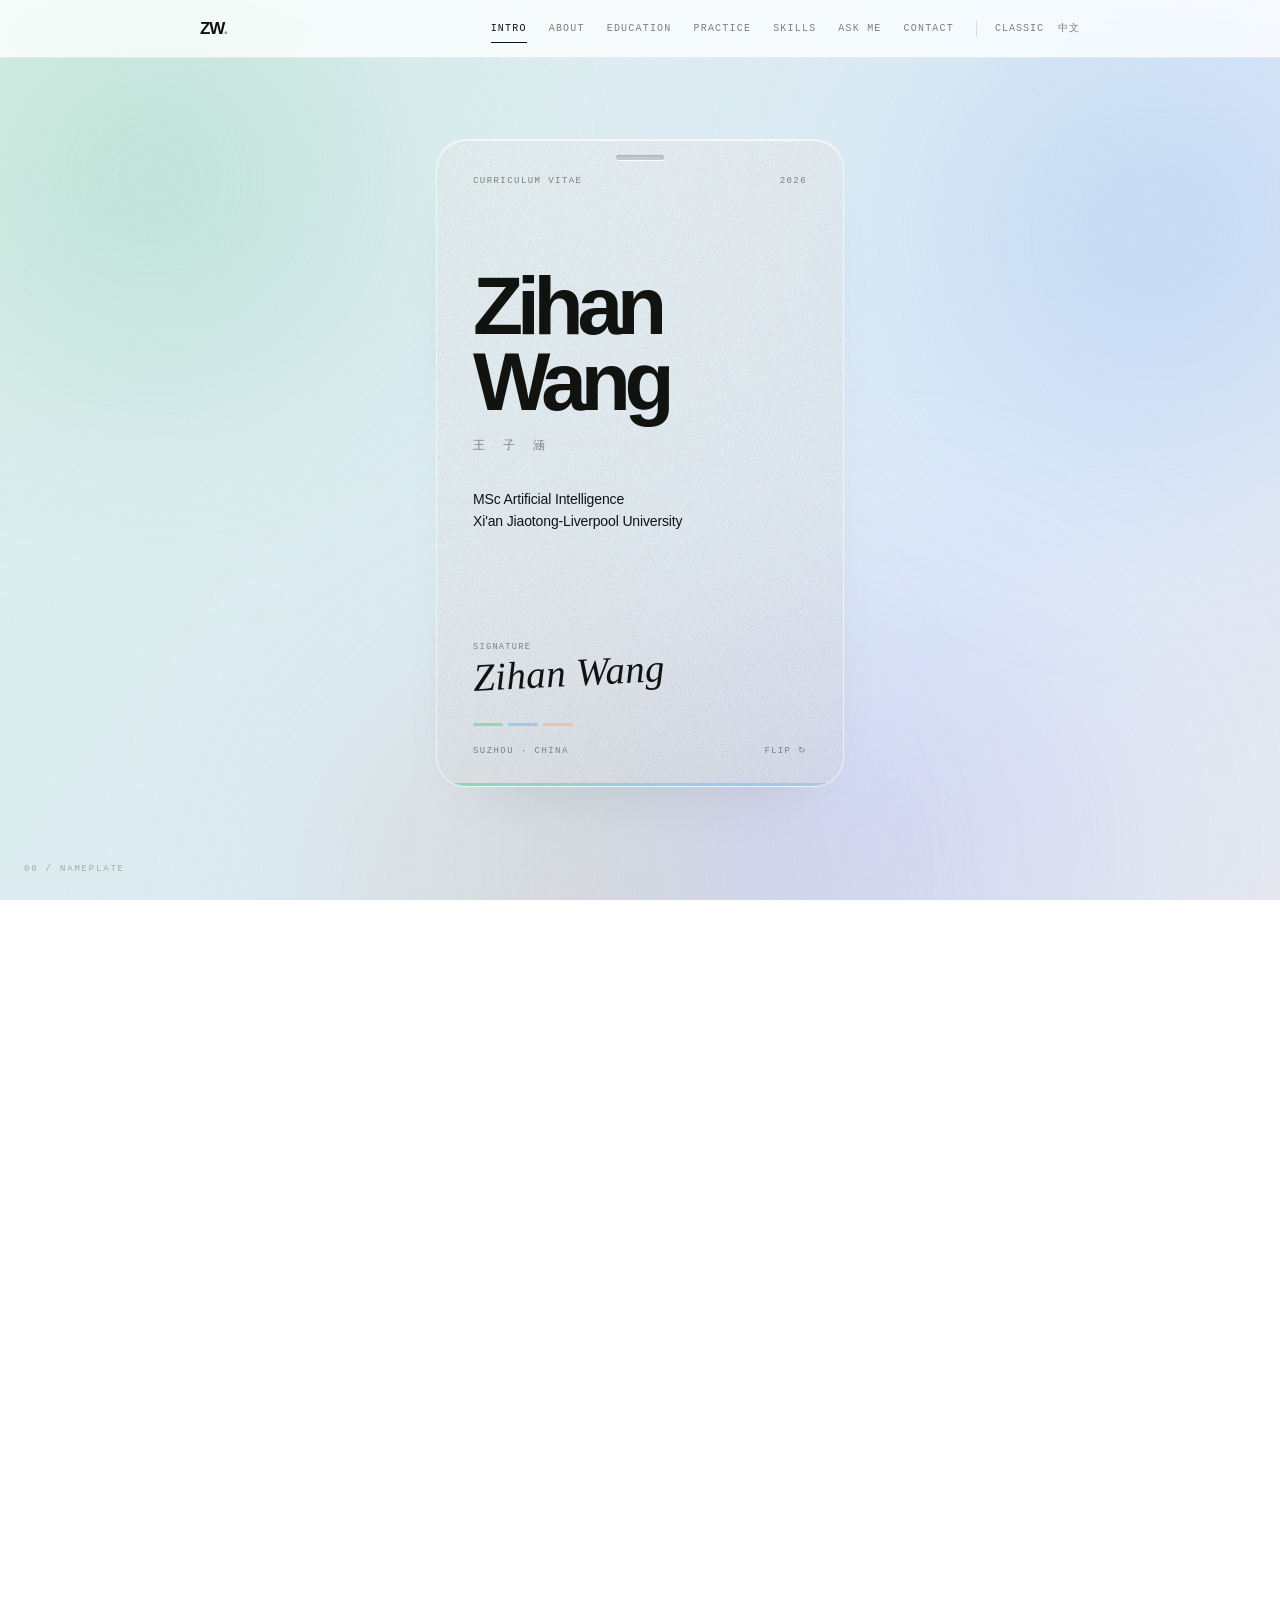
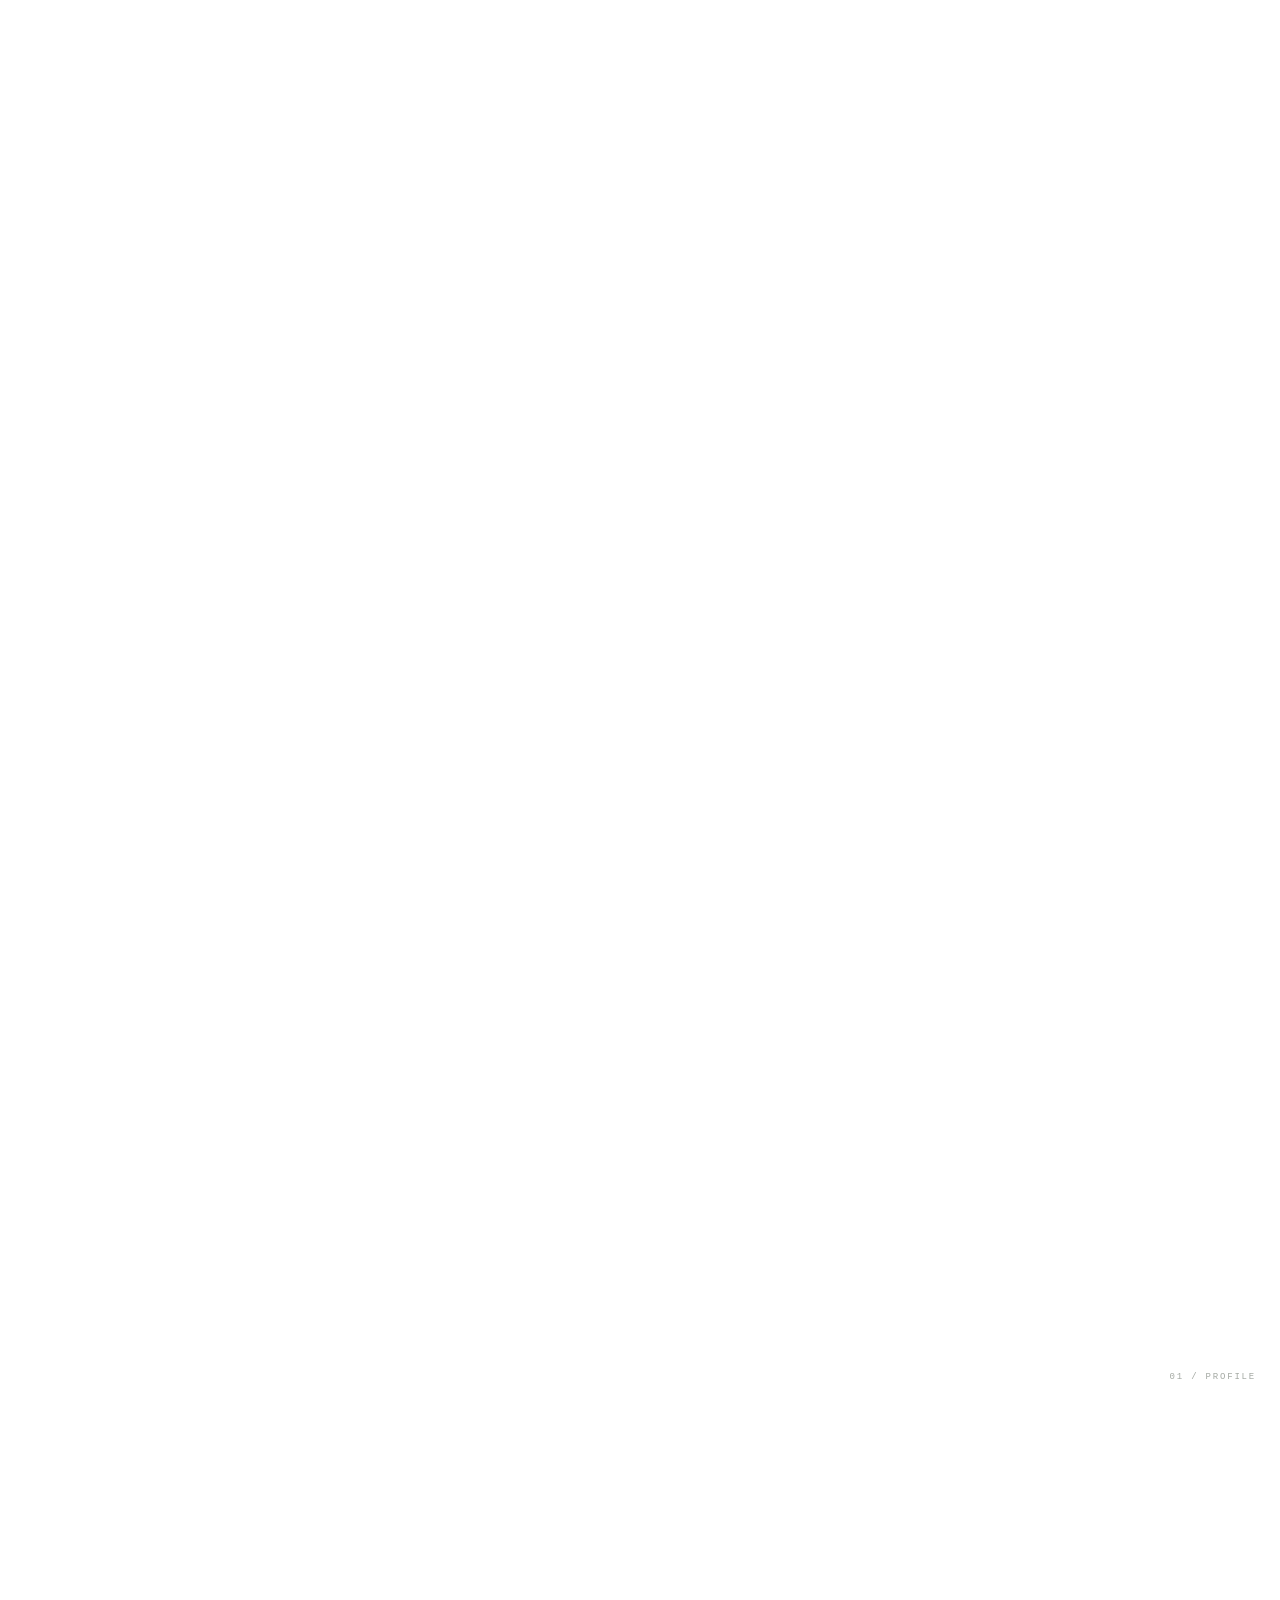
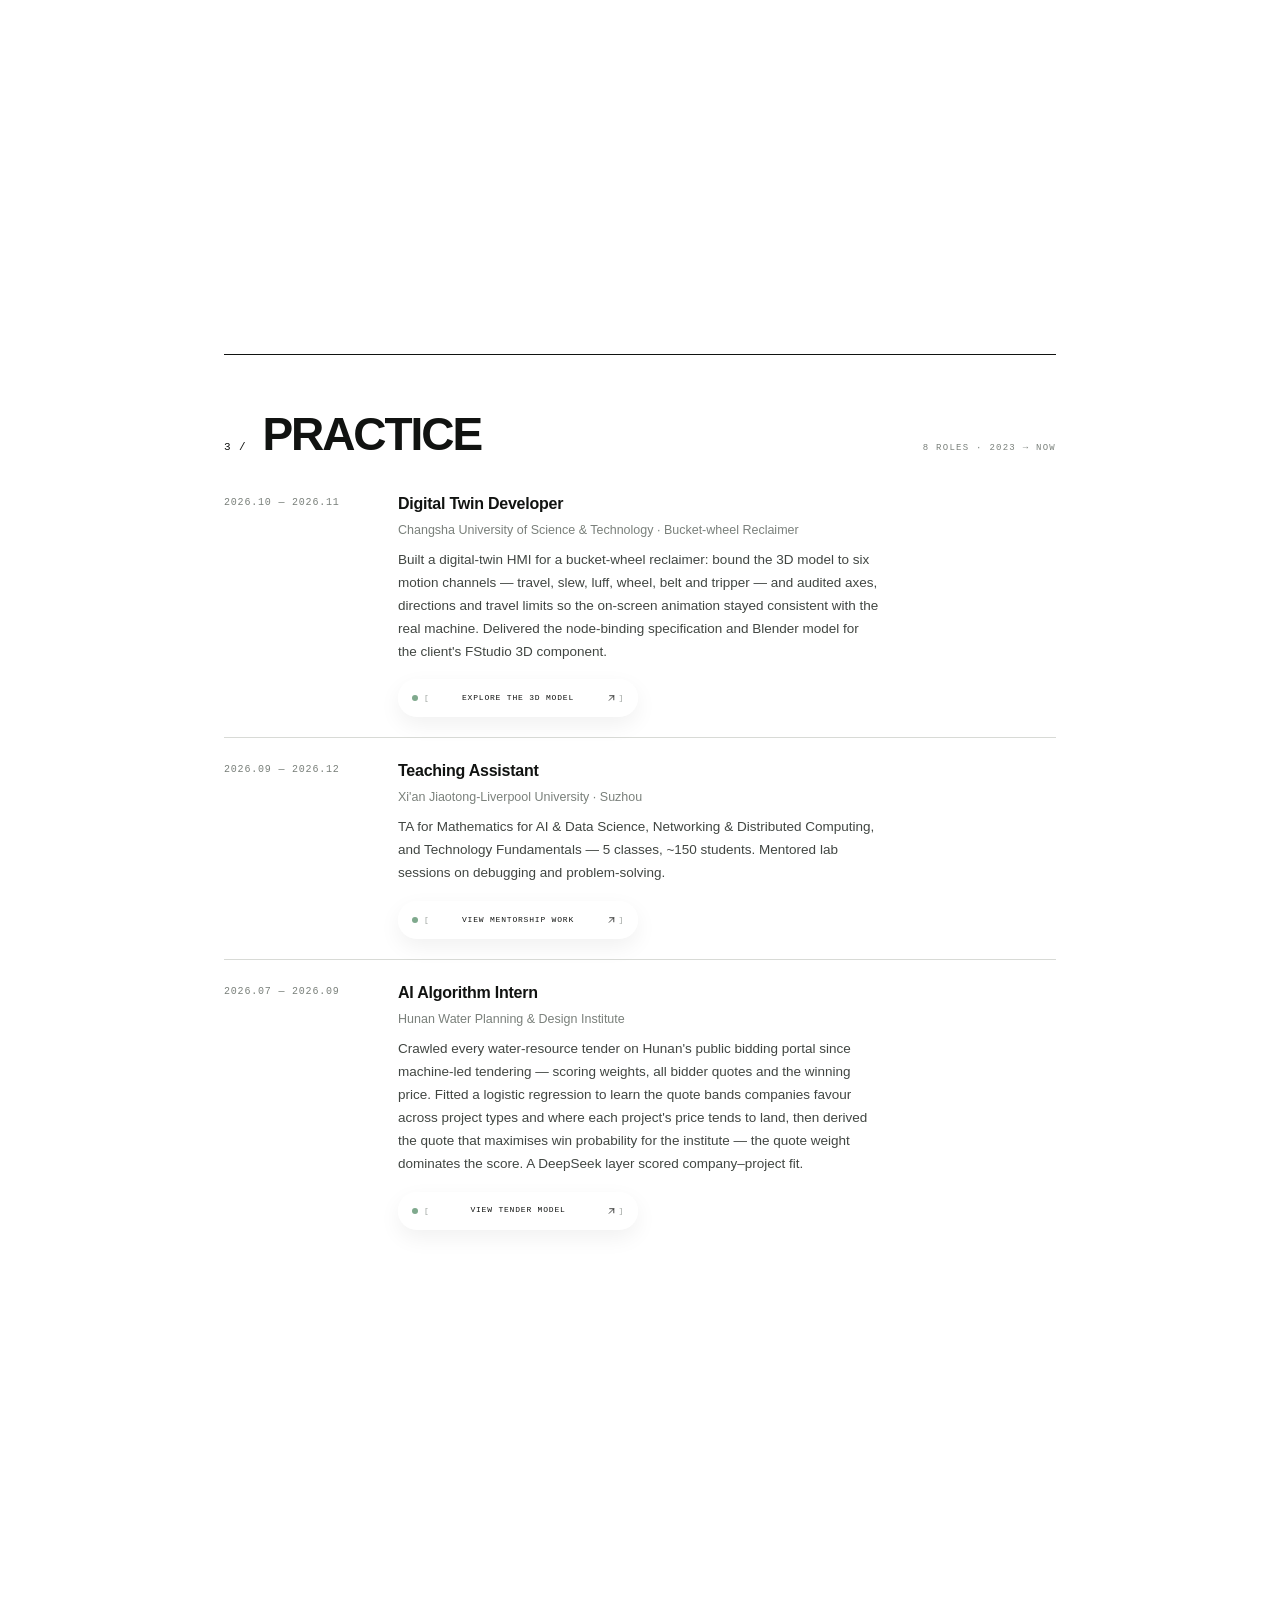
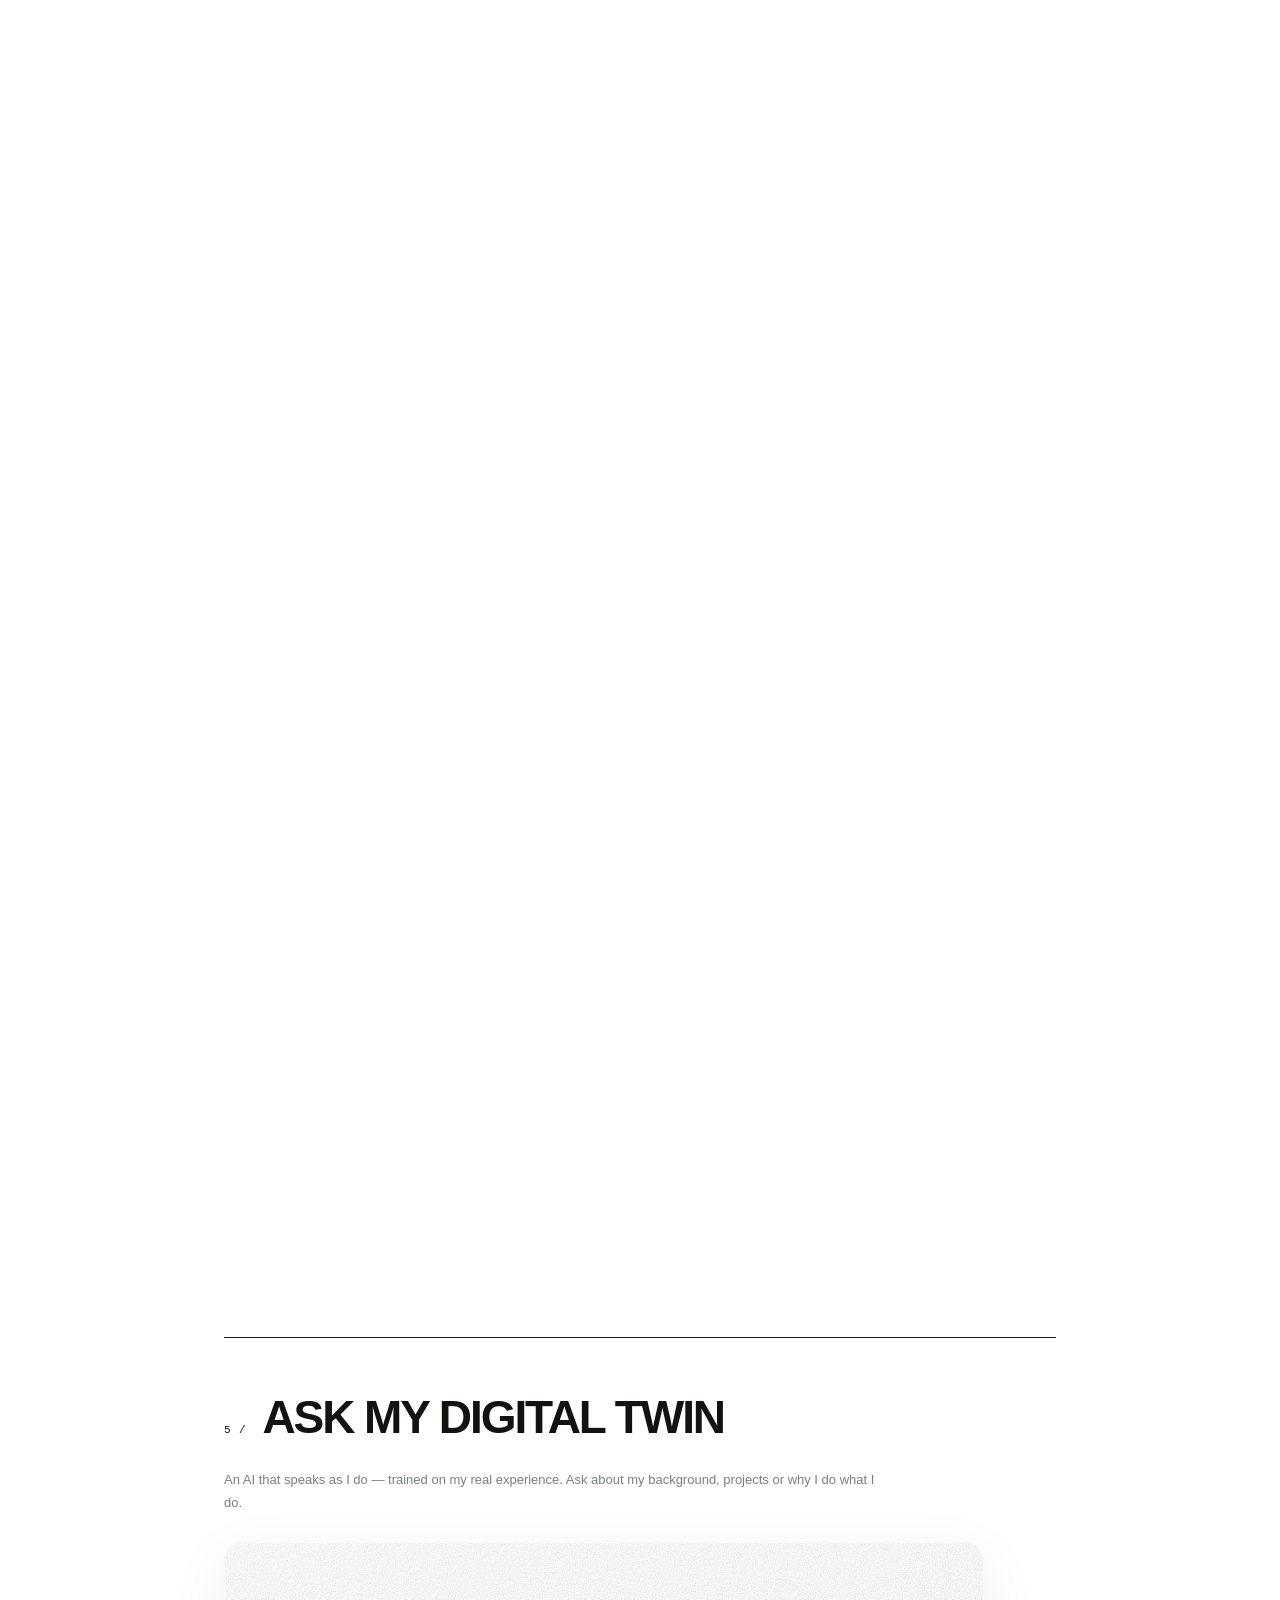
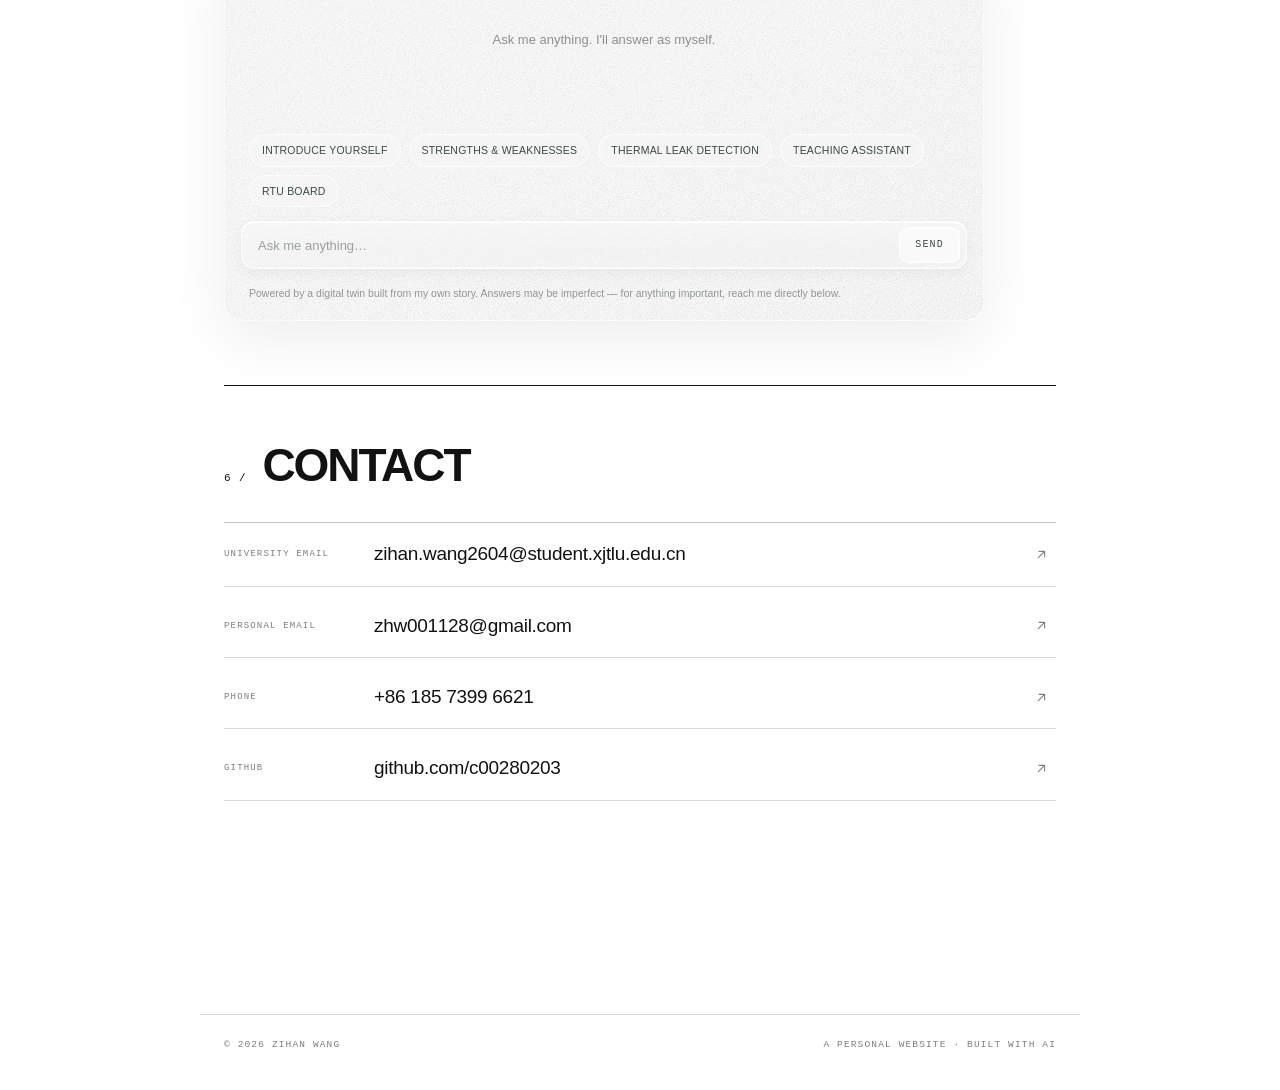
==== commit 5c9da04d: "Mobile touch fixes, lazy 3D, SVG icons and first-load optimizations" ====
--- a/index.html
+++ b/index.html
@@ -4,9 +4,11 @@
 <meta charset="UTF-8">
 <meta name="viewport" content="width=device-width, initial-scale=1.0, viewport-fit=cover">
 <meta name="theme-color" content="#FFFFFF">
+<meta name="theme-color" content="#7FA98D" media="(prefers-color-scheme: light)">
 <title>Zihan Wang — Interactive CV</title>
 <meta name="description" content="Zihan Wang (王子涵) — MSc Artificial Intelligence, XJTLU. A minimal, scroll-driven interactive CV.">
-<link rel="stylesheet" href="css/3d.css?v=closeglassoffv20261126">
+<link rel="manifest" href="manifest.webmanifest">
+<link rel="stylesheet" href="css/3d.css?v=mobilefixv20261126">
 </head>
 <body class="lang-en">
 
@@ -79,12 +81,12 @@
         <div class="nameplate plate-back">
           <div class="back-media">
             <div class="back-glow" aria-hidden="true"></div>
-            <video id="badge-video" autoplay muted loop playsinline
-                   poster="assets/portrait/portrait-me.png"
+            <video id="badge-video" muted loop playsinline preload="none"
+                   poster="assets/portrait/portrait-me.webp"
                    aria-label="Digital portrait of Zihan Wang">
               <source src="assets/portrait/Continuous_natural_micro_movem_2026-11-24T09-48-04.mp4" type="video/mp4">
             </video>
-            <img class="portrait-fallback" src="assets/portrait/portrait-me.png" alt="Zihan Wang">
+            <img class="portrait-fallback" src="assets/portrait/portrait-me.webp" alt="Zihan Wang">
             <button class="hotspot hs-1" type="button" data-key="identity" aria-label="Identity">01</button>
             <button class="hotspot hs-2" type="button" data-key="focus" aria-label="Focus">02</button>
             <button class="hotspot hs-3" type="button" data-key="base" aria-label="Base">03</button>
@@ -127,8 +129,8 @@
           <p><span class="en">中文 · English · Deutsch (A2)</span><span class="zh">中文 · 英语 · 德语（A2）</span></p>
         </div>
         <p class="links">
-          <a href="assets/CV.pdf" target="_blank" rel="noopener"><span class="en">CV PDF ↗</span><span class="zh">简历 PDF ↗</span></a>
-          <a href="https://github.com/c00280203" target="_blank" rel="noopener">GITHUB ↗</a>
+          <a href="assets/CV.pdf" target="_blank" rel="noopener"><span class="en">CV PDF ↗︎</span><span class="zh">简历 PDF ↗︎</span></a>
+          <a href="https://github.com/c00280203" target="_blank" rel="noopener">GITHUB ↗︎</a>
         </p>
       </div>
 
@@ -187,7 +189,7 @@
               <span class="to-bracket" aria-hidden="true">[</span>
               <span class="to-dot" aria-hidden="true"></span>
               <span class="en">EXPLORE THE 3D MODEL</span><span class="zh">探索 3D 模型</span>
-              <span class="to-arrow" aria-hidden="true">↗</span>
+              <span class="to-arrow" aria-hidden="true"><svg class="ico" viewBox="0 0 24 24" aria-hidden="true"><path d="M7 17 17 7M8 7h9v9"/></svg></span>
               <span class="to-bracket" aria-hidden="true">]</span>
             </button>
           </div>
@@ -202,7 +204,7 @@
               <span class="to-bracket" aria-hidden="true">[</span>
               <span class="to-dot" aria-hidden="true"></span>
               <span class="en">VIEW MENTORSHIP WORK</span><span class="zh">查看辅导作品</span>
-              <span class="to-arrow" aria-hidden="true">↗</span>
+              <span class="to-arrow" aria-hidden="true"><svg class="ico" viewBox="0 0 24 24" aria-hidden="true"><path d="M7 17 17 7M8 7h9v9"/></svg></span>
               <span class="to-bracket" aria-hidden="true">]</span>
             </button>
           </div>
@@ -217,7 +219,7 @@
               <span class="to-bracket" aria-hidden="true">[</span>
               <span class="to-dot" aria-hidden="true"></span>
               <span class="en">VIEW TENDER MODEL</span><span class="zh">查看报价模型</span>
-              <span class="to-arrow" aria-hidden="true">↗</span>
+              <span class="to-arrow" aria-hidden="true"><svg class="ico" viewBox="0 0 24 24" aria-hidden="true"><path d="M7 17 17 7M8 7h9v9"/></svg></span>
               <span class="to-bracket" aria-hidden="true">]</span>
             </button>
           </div>
@@ -232,7 +234,7 @@
               <span class="to-bracket" aria-hidden="true">[</span>
               <span class="to-dot" aria-hidden="true"></span>
               <span class="en">EXPLORE THE FLOOD MODEL</span><span class="zh">查看洪水模拟</span>
-              <span class="to-arrow" aria-hidden="true">↗</span>
+              <span class="to-arrow" aria-hidden="true"><svg class="ico" viewBox="0 0 24 24" aria-hidden="true"><path d="M7 17 17 7M8 7h9v9"/></svg></span>
               <span class="to-bracket" aria-hidden="true">]</span>
             </button>
           </div>
@@ -246,7 +248,7 @@
             <button class="twin-open" id="rtu-open" type="button" aria-haspopup="dialog">
               <span class="to-bracket" aria-hidden="true">[</span><span class="to-dot" aria-hidden="true"></span>
               <span class="en">EXPLORE THE RTU BOARD</span><span class="zh">查看 RTU 电路板</span>
-              <span class="to-arrow" aria-hidden="true">↗</span><span class="to-bracket" aria-hidden="true">]</span>
+              <span class="to-arrow" aria-hidden="true"><svg class="ico" viewBox="0 0 24 24" aria-hidden="true"><path d="M7 17 17 7M8 7h9v9"/></svg></span><span class="to-bracket" aria-hidden="true">]</span>
             </button>
           </div>
         </article>
@@ -259,7 +261,7 @@
             <button class="twin-open" id="drone-open" type="button" aria-haspopup="dialog">
               <span class="to-bracket" aria-hidden="true">[</span><span class="to-dot" aria-hidden="true"></span>
               <span class="en">EXPLORE INFRARED INSPECTION</span><span class="zh">查看红外巡检成果</span>
-              <span class="to-arrow" aria-hidden="true">↗</span><span class="to-bracket" aria-hidden="true">]</span>
+              <span class="to-arrow" aria-hidden="true"><svg class="ico" viewBox="0 0 24 24" aria-hidden="true"><path d="M7 17 17 7M8 7h9v9"/></svg></span><span class="to-bracket" aria-hidden="true">]</span>
             </button>
           </div>
         </article>
@@ -272,7 +274,7 @@
             <button class="twin-open" id="ux-open" type="button" aria-haspopup="dialog">
               <span class="to-bracket" aria-hidden="true">[</span><span class="to-dot" aria-hidden="true"></span>
               <span class="en">EXPLORE THE INTERACTIONS</span><span class="zh">查看交互设计成果</span>
-              <span class="to-arrow" aria-hidden="true">↗</span><span class="to-bracket" aria-hidden="true">]</span>
+              <span class="to-arrow" aria-hidden="true"><svg class="ico" viewBox="0 0 24 24" aria-hidden="true"><path d="M7 17 17 7M8 7h9v9"/></svg></span><span class="to-bracket" aria-hidden="true">]</span>
             </button>
           </div>
         </article>
@@ -285,7 +287,7 @@
             <button class="twin-open" id="stepper-open" type="button" aria-haspopup="dialog">
               <span class="to-bracket" aria-hidden="true">[</span><span class="to-dot" aria-hidden="true"></span>
               <span class="en">EXPLORE THE MOTOR</span><span class="zh">查看电机结构</span>
-              <span class="to-arrow" aria-hidden="true">↗</span><span class="to-bracket" aria-hidden="true">]</span>
+              <span class="to-arrow" aria-hidden="true"><svg class="ico" viewBox="0 0 24 24" aria-hidden="true"><path d="M7 17 17 7M8 7h9v9"/></svg></span><span class="to-bracket" aria-hidden="true">]</span>
             </button>
           </div>
         </article>
@@ -303,7 +305,7 @@
           <div class="skill-tile-top">
             <span class="skill-index">01</span>
             <h3><span class="en">CODE</span><span class="zh">编程</span></h3>
-            <span class="skill-mark">⌘</span>
+            <span class="skill-mark"><svg class="ico" viewBox="0 0 24 24" aria-hidden="true"><path d="M18 3a3 3 0 0 0-3 3v12a3 3 0 1 0 3-3H6a3 3 0 1 0 3 3V6a3 3 0 1 0-3 3h12"/></svg></span>
           </div>
           <div class="skill-chips">
             <span class="chip">Python</span><span class="chip">Java</span><span class="chip">C++</span>
@@ -317,7 +319,7 @@
           <div class="skill-tile-top">
             <span class="skill-index">02</span>
             <h3><span class="en">AI / ML</span><span class="zh">人工智能</span></h3>
-            <span class="skill-mark">✳</span>
+            <span class="skill-mark"><svg class="ico" viewBox="0 0 24 24" aria-hidden="true"><path d="M12 2v20M4.93 4.93l14.14 14.14M2 12h20M4.93 19.07 19.07 4.93"/></svg></span>
           </div>
           <div class="skill-chips">
             <span class="chip"><span class="en">Machine learning</span><span class="zh">机器学习</span></span>
@@ -334,7 +336,7 @@
           <div class="skill-tile-top">
             <span class="skill-index">03</span>
             <h3><span class="en">COMMUNITY</span><span class="zh">社区</span></h3>
-            <span class="skill-mark">↗</span>
+            <span class="skill-mark"><svg class="ico" viewBox="0 0 24 24" aria-hidden="true"><path d="M7 17 17 7M8 7h9v9"/></svg></span>
           </div>
           <div class="skill-chips">
             <span class="chip"><span class="en">SETU student liaison</span><span class="zh">SETU 学生联络人</span></span>
@@ -399,22 +401,22 @@
         <a class="contact-row" href="mailto:zihan.wang2604@student.xjtlu.edu.cn">
           <span class="contact-name"><span class="en">UNIVERSITY EMAIL</span><span class="zh">学校邮箱</span></span>
           <span class="contact-value">zihan.wang2604@student.xjtlu.edu.cn</span>
-          <span class="contact-arrow">↗</span>
+          <span class="contact-arrow"><svg class="ico" viewBox="0 0 24 24" aria-hidden="true"><path d="M7 17 17 7M8 7h9v9"/></svg></span>
         </a>
         <a class="contact-row" href="mailto:zhw001128@gmail.com">
           <span class="contact-name"><span class="en">PERSONAL EMAIL</span><span class="zh">个人邮箱</span></span>
           <span class="contact-value">zhw001128@gmail.com</span>
-          <span class="contact-arrow">↗</span>
+          <span class="contact-arrow"><svg class="ico" viewBox="0 0 24 24" aria-hidden="true"><path d="M7 17 17 7M8 7h9v9"/></svg></span>
         </a>
         <a class="contact-row" href="tel:+8618573996621">
           <span class="contact-name"><span class="en">PHONE</span><span class="zh">电话</span></span>
           <span class="contact-value">+86 185 7399 6621</span>
-          <span class="contact-arrow">↗</span>
+          <span class="contact-arrow"><svg class="ico" viewBox="0 0 24 24" aria-hidden="true"><path d="M7 17 17 7M8 7h9v9"/></svg></span>
         </a>
         <a class="contact-row" href="https://github.com/c00280203" target="_blank" rel="noopener">
           <span class="contact-name"><span class="en">GITHUB</span><span class="zh">代码仓库</span></span>
           <span class="contact-value">github.com/c00280203</span>
-          <span class="contact-arrow">↗</span>
+          <span class="contact-arrow"><svg class="ico" viewBox="0 0 24 24" aria-hidden="true"><path d="M7 17 17 7M8 7h9v9"/></svg></span>
         </a>
       </div>
       <p class="copy-tip" id="copy-tip" aria-live="polite"></p>
@@ -603,8 +605,8 @@
     <div class="ta-body drone-body">
       <div class="ta-stage">
         <div class="ta-shot drone-shot" id="drone-shot">
-          <img class="show" data-view="visible" src="assets/drone/visible-render.webp?v=drone17v20261126" alt="Visible-light dam photo — seepage invisible" loading="lazy">
-          <img data-view="thermal" src="assets/drone/thermal-render.webp?v=drone17v20261126" alt="Thermal image — cooler seepage band revealed" loading="lazy">
+          <img class="show" data-view="visible" data-src="assets/drone/visible-render.webp?v=drone17v20261126" alt="Visible-light dam photo — seepage invisible" loading="lazy">
+          <img data-view="thermal" data-src="assets/drone/thermal-render.webp?v=drone17v20261126" alt="Thermal image — cooler seepage band revealed" loading="lazy">
           <img data-view="user" id="drone-user-img" alt="Your uploaded image" hidden>
           <div class="drone-probe" id="drone-probe" aria-hidden="true"><i class="drone-probe-cross"></i><span class="drone-probe-val" id="drone-probe-val"></span></div>
         </div>
@@ -768,19 +770,25 @@
   }
 }
 </script>
-<script src="js/3d.js?v=procfixv20261126"></script>
-<script type="module" src="js/twin.js?v=procfixv20261126"></script>
-<script src="js/ta.js?v=zoomfixv20261126"></script>
-<script src="js/bid.js?v=vectorv20261126"></script>
-<script src="js/oec-card.js?v=scrollfix2v20261126"></script>
-<script type="module" src="js/oecusse.js?v=lazyv20261126"></script>
-<script src="js/rtu-card.js?v=procfixv20261126"></script>
-<script type="module" src="js/rtu.js?v=lazyv20261126"></script>
+<script src="js/3d.js?v=mobilefixv20261126"></script>
+<script type="module" src="js/twin.js?v=mobilefixv20261126"></script>
+<script src="js/ta.js?v=mobilefixv20261126"></script>
+<script src="js/bid.js?v=mobilefixv20261126"></script>
+<script src="js/oec-card.js?v=mobilefixv20261126"></script>
+<script src="js/rtu-card.js?v=mobilefixv20261126"></script>
 <script src="js/drone-temps.js?v=drone11v20261125"></script>
-<script src="js/drone-card.js?v=autoplayv20261126"></script>
-<script src="js/ux-card.js?v=uxonecorev20261126"></script>
-<script src="js/stepper-card.js?v=procfixv20261126"></script>
-<script type="module" src="js/stepper.js?v=rafstopv20261126"></script>
-<script src="js/ai-twin.js?v=procfixv20261126"></script>
+<script src="js/drone-card.js?v=mobilefixv20261126"></script>
+<script src="js/ux-card.js?v=mobilefixv20261126"></script>
+<script src="js/stepper-card.js?v=mobilefixv20261126"></script>
+<script src="js/ai-twin.js?v=mobilefixv20261126"></script>
+<script type="module" src="js/lazy3d.js?v=mobilefixv20261126"></script>
+<script>
+/* 手机端流畅访问：同一套页面的离线缓存，不另做简版。 */
+if ('serviceWorker' in navigator) {
+  window.addEventListener('load', function () {
+    navigator.serviceWorker.register('./sw.js', { scope: './' }).catch(function () {});
+  });
+}
+</script>
 </body>
 </html>
--- a/css/3d.css
+++ b/css/3d.css
@@ -31,6 +31,7 @@
 *,*::before,*::after{ box-sizing:border-box; }
 
 html{ scroll-behavior:smooth; -webkit-text-size-adjust:100%; overflow-x:clip; }
+button, .twin-open{ touch-action:manipulation; -webkit-tap-highlight-color:transparent; }
 section[id],div[id]{ scroll-margin-top:78px; }
 
 body{
@@ -625,6 +626,11 @@
   font-family:var(--mono); font-size:11px; letter-spacing:.18em; font-weight:600;
 }
 .skill-mark{ margin-left:auto; font-size:15px; color:#7FA98D; line-height:1; }
+/* 用内联 SVG 代替 Unicode 箭头/星号，避免 iOS 把它们当 emoji 渲染成蓝绿方块 */
+.ico{ display:block; width:15px; height:15px; fill:none; stroke:currentColor; stroke-width:1.7; stroke-linecap:round; stroke-linejoin:round; }
+.to-arrow .ico{ width:11px; height:11px; }
+.contact-arrow .ico{ width:15px; height:15px; }
+.twin-close, .ta-close{ user-select:none; -webkit-user-select:none; -webkit-touch-callout:none; }
 .skill-chips{ display:flex; flex-wrap:wrap; gap:8px 18px; }
 .chip{
   display:inline-flex; align-items:center;
@@ -674,6 +680,7 @@
   padding:22px 24px 40px; border-top:1px solid var(--line);
   display:flex; justify-content:space-between; gap:14px; flex-wrap:wrap;
   font-family:var(--mono); font-size:9.5px; letter-spacing:.12em; color:var(--muted);
+  user-select:none; -webkit-user-select:none; -webkit-touch-callout:none;
 }
 
 /* ---------------- 逐段入场 ---------------- */
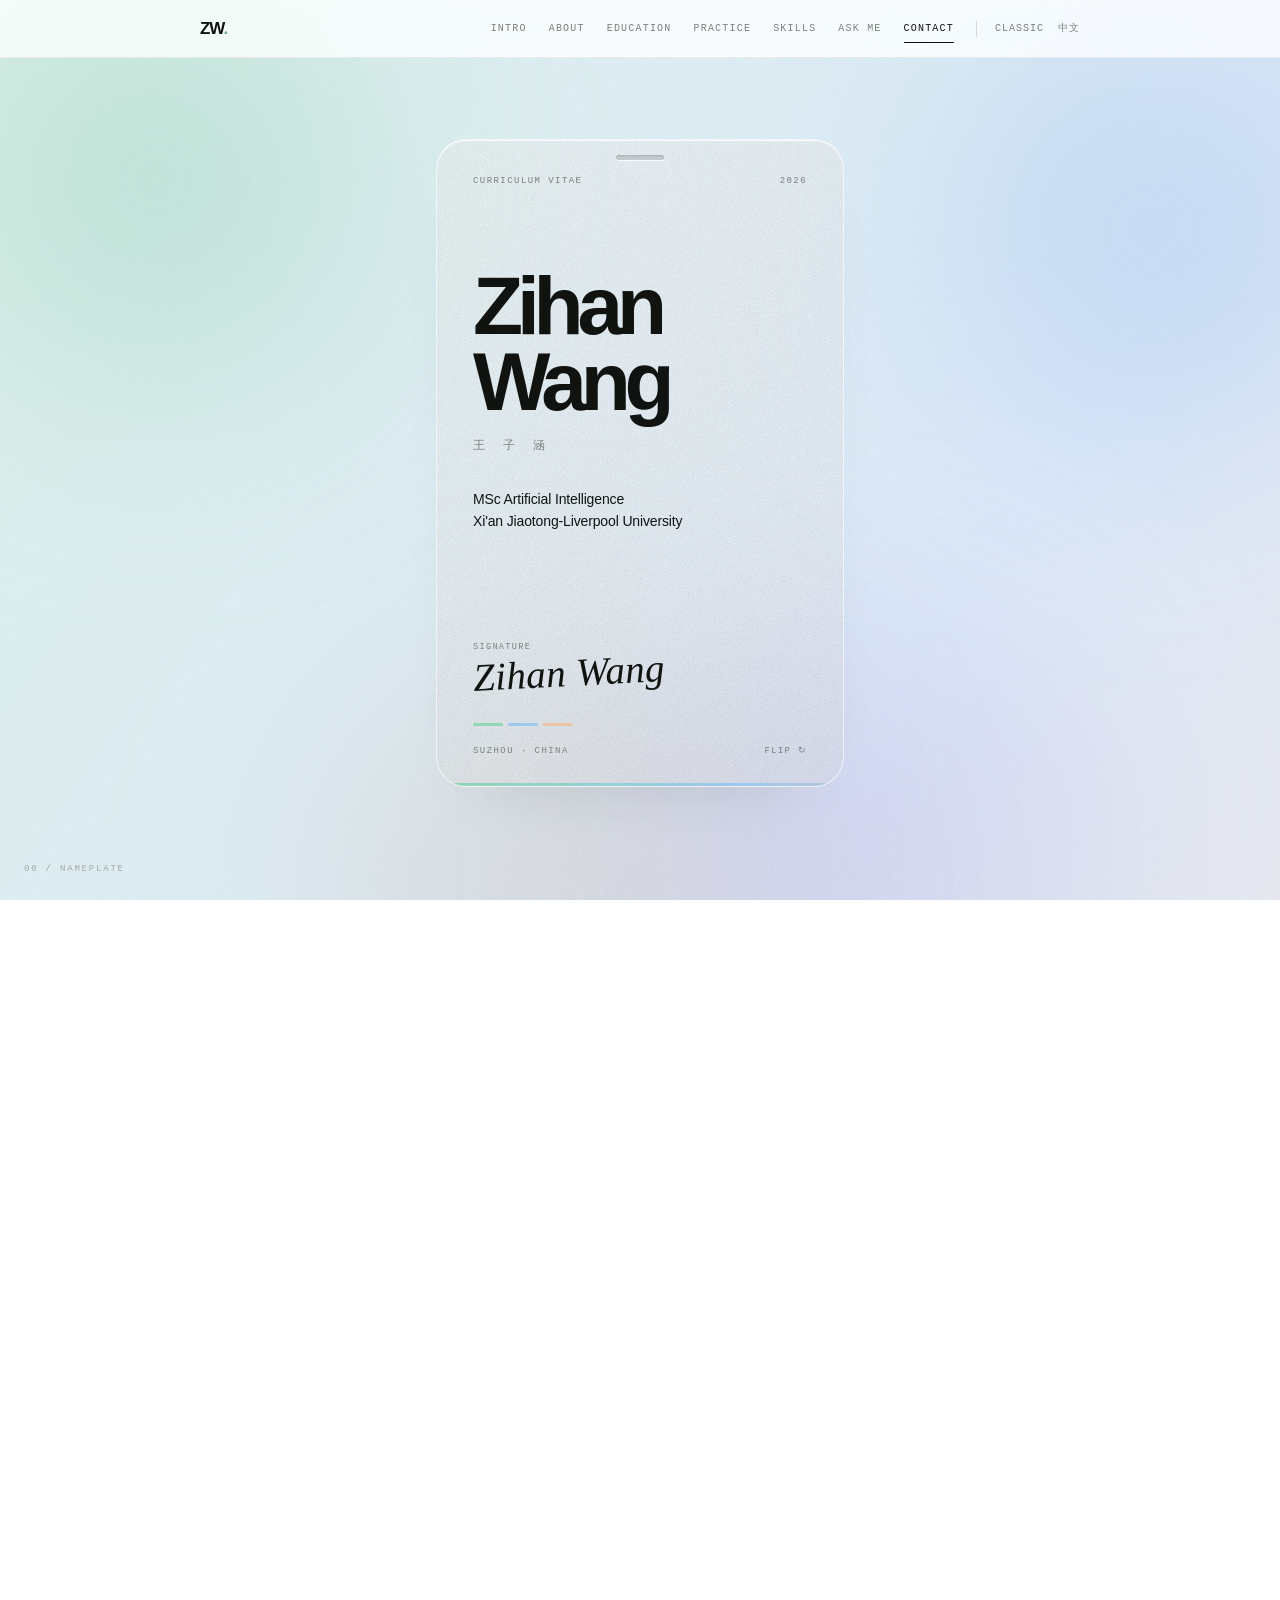
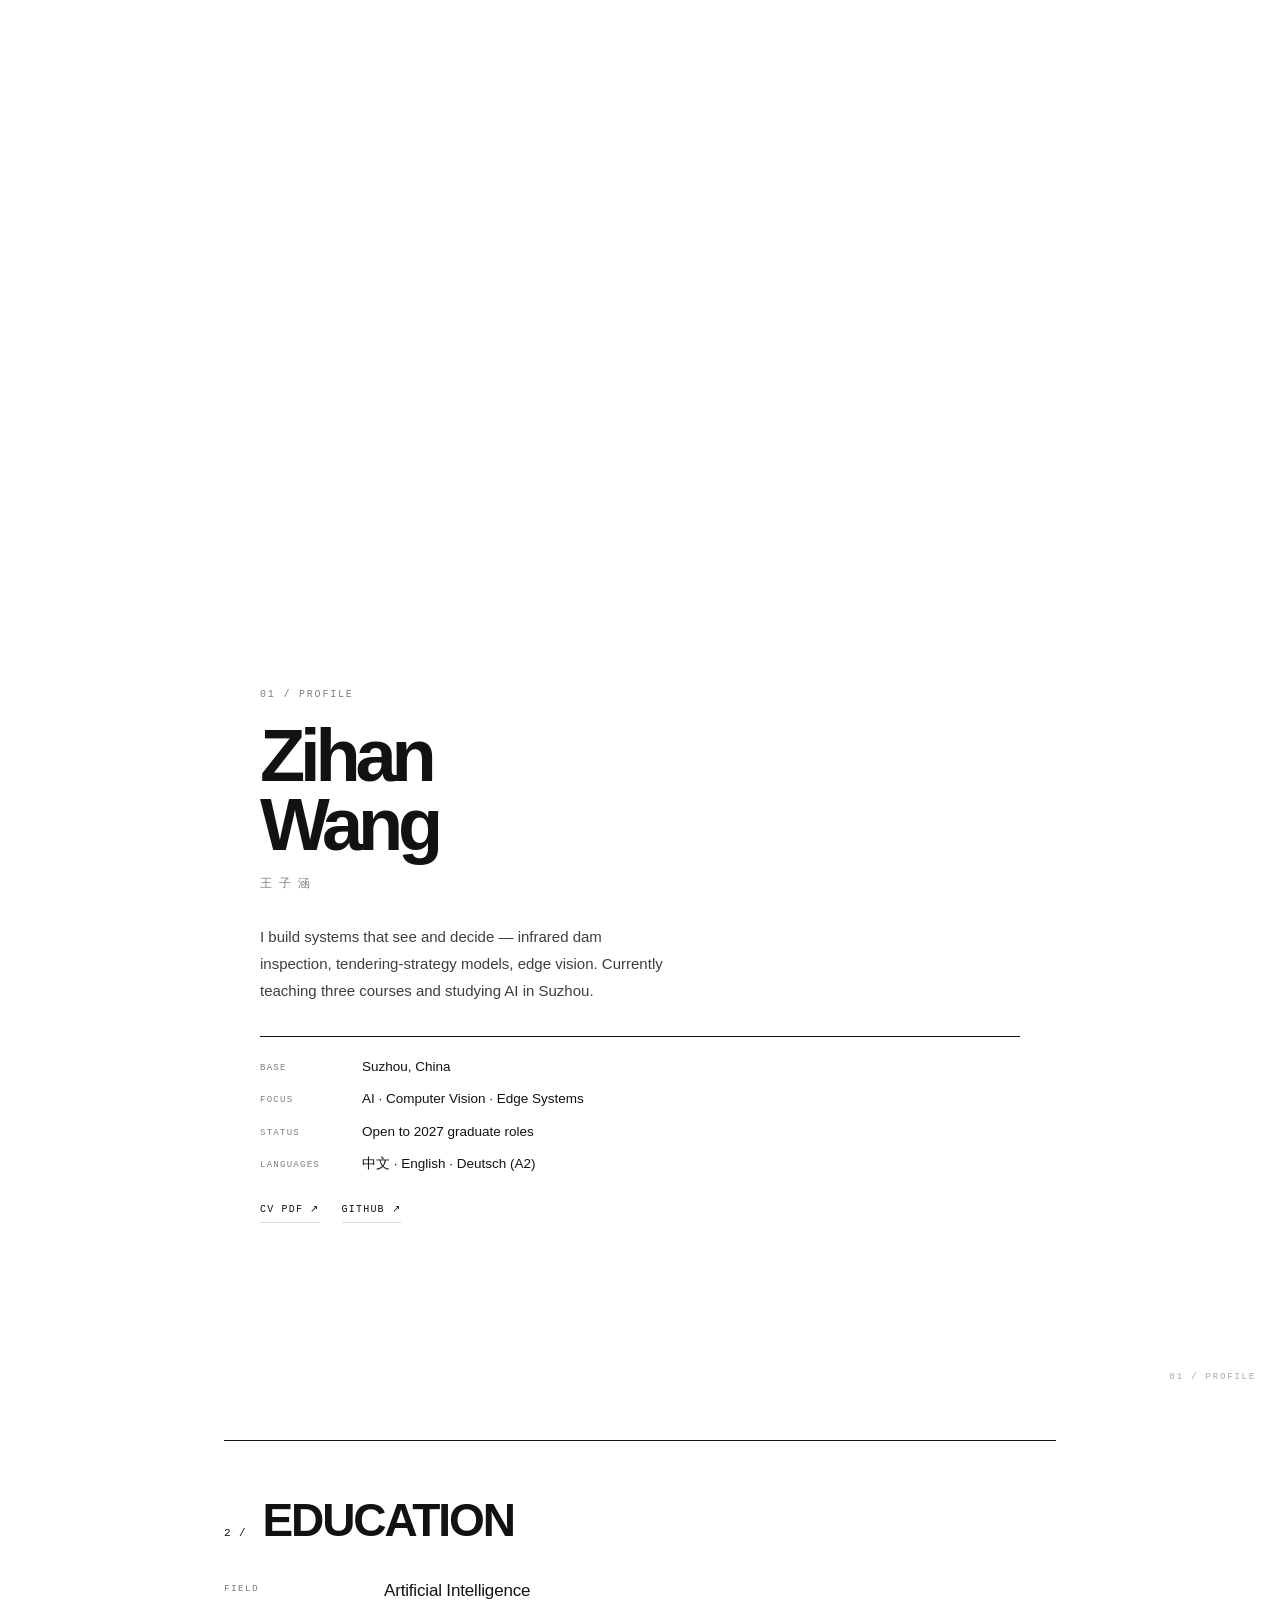
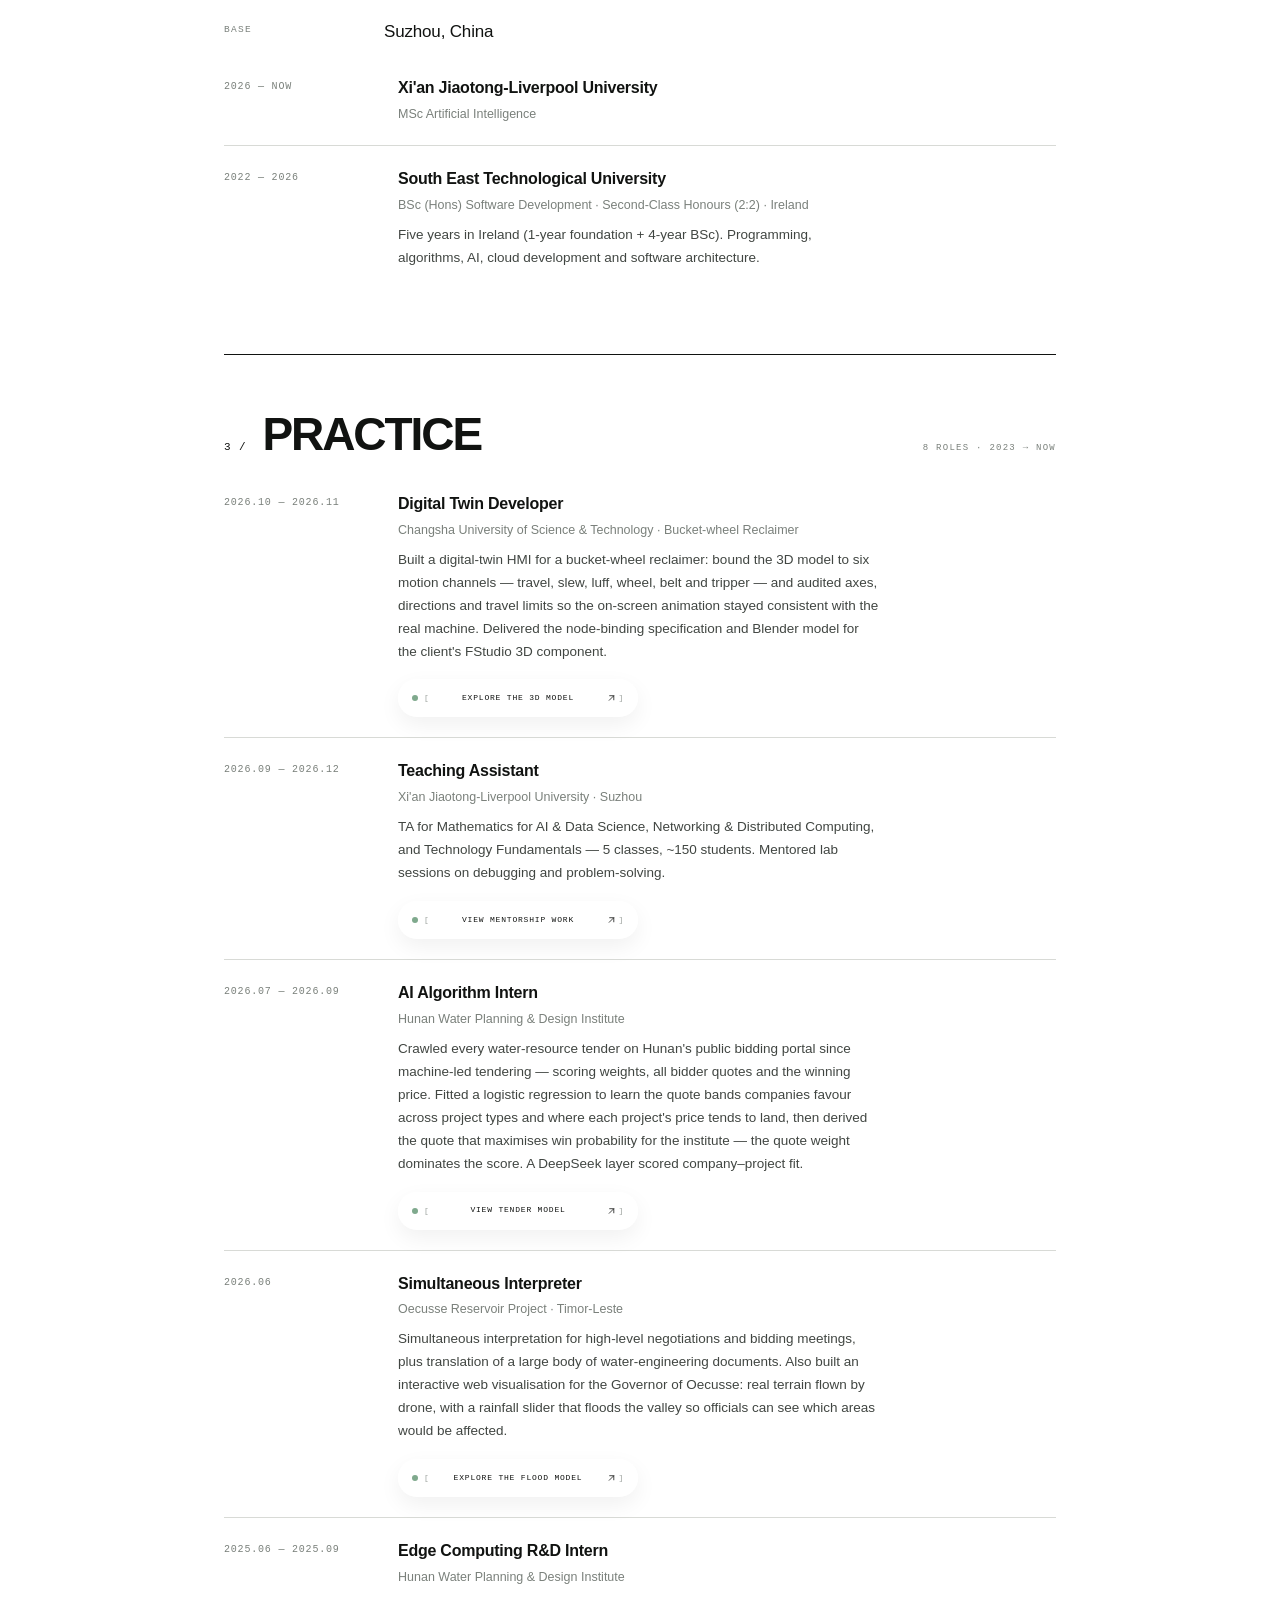
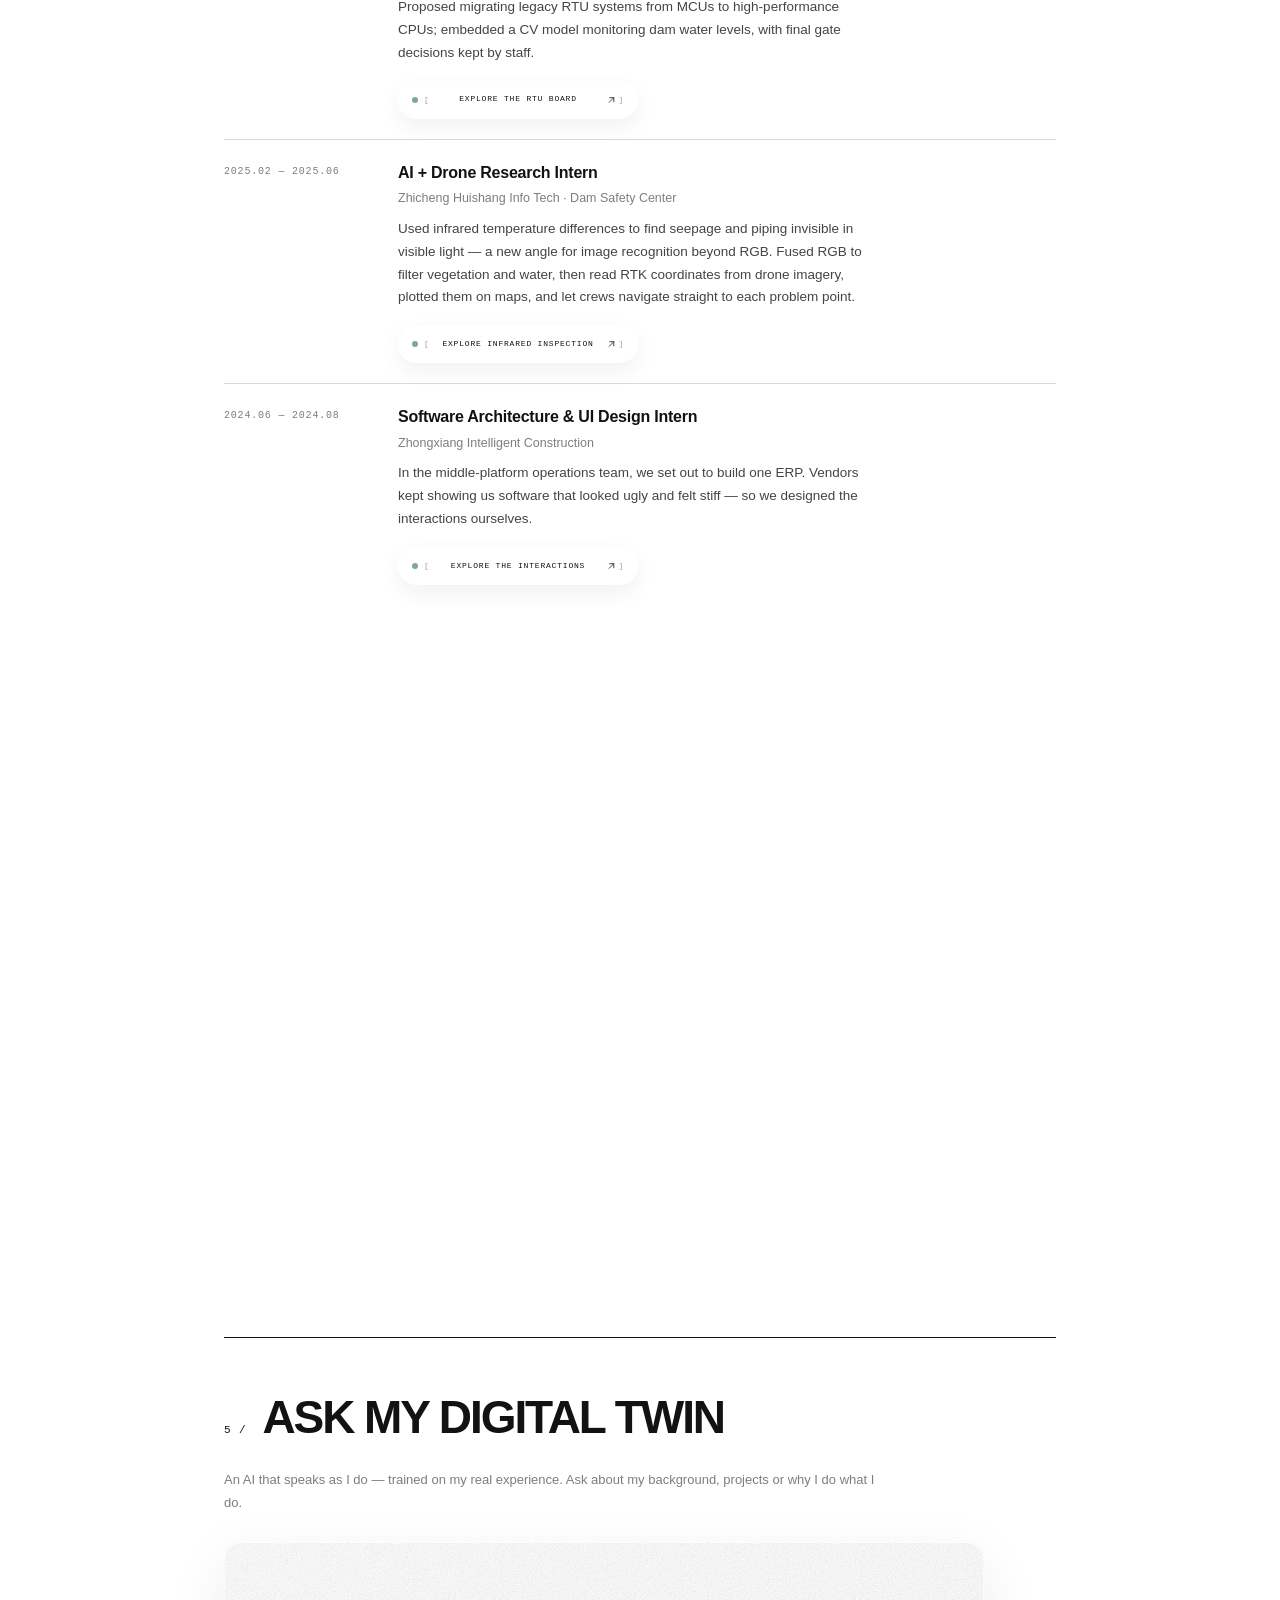
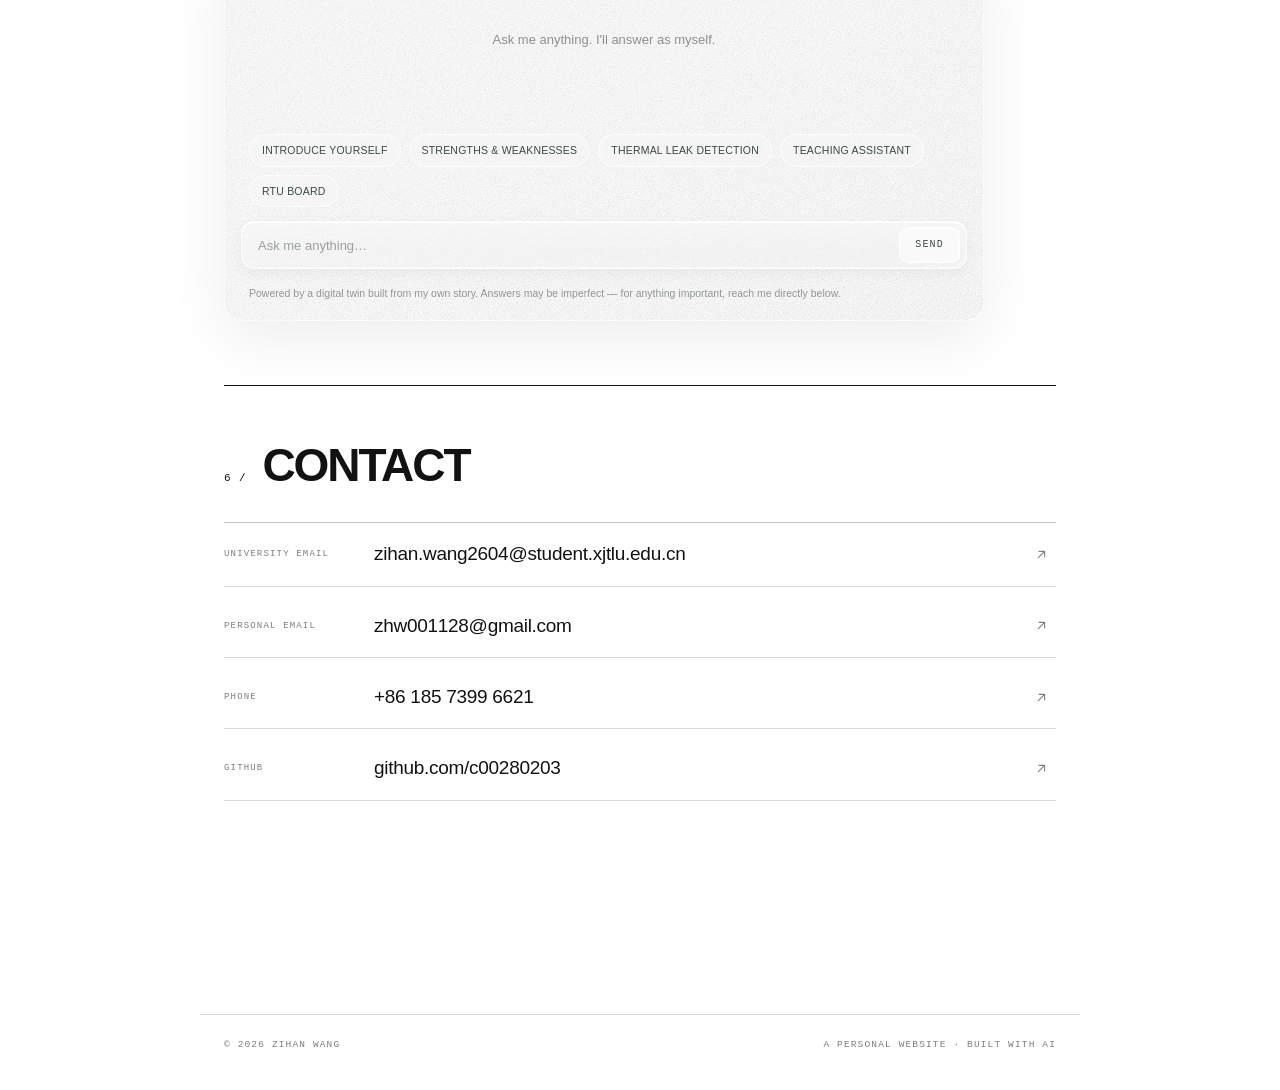
==== commit dc6d9a9a: "Fix mobile glass close artifact and full-card PCB/motor assembly" ====
--- a/index.html
+++ b/index.html
@@ -8,7 +8,7 @@
 <title>Zihan Wang — Interactive CV</title>
 <meta name="description" content="Zihan Wang (王子涵) — MSc Artificial Intelligence, XJTLU. A minimal, scroll-driven interactive CV.">
 <link rel="manifest" href="manifest.webmanifest">
-<link rel="stylesheet" href="css/3d.css?v=mobilefixv20261126">
+<link rel="stylesheet" href="css/3d.css?v=fullcardv20261126">
 </head>
 <body class="lang-en">
 
@@ -770,18 +770,18 @@
   }
 }
 </script>
-<script src="js/3d.js?v=mobilefixv20261126"></script>
-<script type="module" src="js/twin.js?v=mobilefixv20261126"></script>
-<script src="js/ta.js?v=mobilefixv20261126"></script>
-<script src="js/bid.js?v=mobilefixv20261126"></script>
-<script src="js/oec-card.js?v=mobilefixv20261126"></script>
-<script src="js/rtu-card.js?v=mobilefixv20261126"></script>
+<script src="js/3d.js?v=fullcardv20261126"></script>
+<script type="module" src="js/twin.js?v=fullcardv20261126"></script>
+<script src="js/ta.js?v=fullcardv20261126"></script>
+<script src="js/bid.js?v=fullcardv20261126"></script>
+<script src="js/oec-card.js?v=fullcardv20261126"></script>
+<script src="js/rtu-card.js?v=fullcardv20261126"></script>
 <script src="js/drone-temps.js?v=drone11v20261125"></script>
-<script src="js/drone-card.js?v=mobilefixv20261126"></script>
-<script src="js/ux-card.js?v=mobilefixv20261126"></script>
-<script src="js/stepper-card.js?v=mobilefixv20261126"></script>
-<script src="js/ai-twin.js?v=mobilefixv20261126"></script>
-<script type="module" src="js/lazy3d.js?v=mobilefixv20261126"></script>
+<script src="js/drone-card.js?v=fullcardv20261126"></script>
+<script src="js/ux-card.js?v=fullcardv20261126"></script>
+<script src="js/stepper-card.js?v=fullcardv20261126"></script>
+<script src="js/ai-twin.js?v=fullcardv20261126"></script>
+<script type="module" src="js/lazy3d.js?v=fullcardv20261126"></script>
 <script>
 /* 手机端流畅访问：同一套页面的离线缓存，不另做简版。 */
 if ('serviceWorker' in navigator) {
--- a/css/3d.css
+++ b/css/3d.css
@@ -631,6 +631,8 @@
 .to-arrow .ico{ width:11px; height:11px; }
 .contact-arrow .ico{ width:15px; height:15px; }
 .twin-close, .ta-close{ user-select:none; -webkit-user-select:none; -webkit-touch-callout:none; }
+/* 手机上关闭键必须压在所有舞台标签之上，避免装配完成后被 LIVE 3D 角标挡住。 */
+@media (max-width:760px){ .twin-close, .ta-close{ z-index:9; } }
 .skill-chips{ display:flex; flex-wrap:wrap; gap:8px 18px; }
 .chip{
   display:inline-flex; align-items:center;
@@ -910,7 +912,14 @@
   .twin-overlay{ padding:8px; place-items:end center; }
   .twin-card{ width:100%; max-height:94svh; border-radius:20px; }
   .twin-head{ padding:20px 20px 14px; }
-  .twin-close{ top:12px; right:14px; backdrop-filter:none; -webkit-backdrop-filter:none; }
+  /* 手机上关闭键不参与任何毛玻璃/高光合成：半透明底 + inset 高光叠加在
+     圆角毛玻璃卡片上会被 iOS 当成透镜采样，出现右上角那团畸变。 */
+  .twin-close{
+    top:12px; right:14px;
+    background:#fff; border:1px solid rgba(17,19,17,.10);
+    box-shadow:none; backdrop-filter:none; -webkit-backdrop-filter:none;
+    isolation:isolate;
+  }
   .twin-main{ grid-template-columns:1fr; gap:22px; padding:16px 20px 26px; }
   .twin-hint{ font-size:7.5px; }
 }
@@ -1080,7 +1089,13 @@
   .ta-overlay{ padding:8px; place-items:end center; }
   .ta-card{ width:100%; max-height:94svh; border-radius:20px; }
   .ta-head{ padding:20px 20px 14px; }
-  .ta-close{ top:12px; right:14px; backdrop-filter:none; -webkit-backdrop-filter:none; }
+  /* 同上：实体白底、实边、无内阴影/滤镜，避免右上角圆角采样畸变。 */
+  .ta-close{
+    top:12px; right:14px;
+    background:#fff; border:1px solid rgba(17,19,17,.10);
+    box-shadow:none; backdrop-filter:none; -webkit-backdrop-filter:none;
+    isolation:isolate;
+  }
   .ta-body{ padding:16px 20px 22px; gap:16px; }
   .ta-list{ margin-bottom:12px; }
   .ta-list button{ padding:7px 9px; font-size:11px; }
@@ -1217,6 +1232,11 @@
 @media (max-width:760px){
   .oec-stage{ aspect-ratio:1/1; }
   .oec-label{ font-size:9px; padding:3px 7px; }
+  .oec-card .ta-close{
+    background:#18263a; border-color:rgba(255,255,255,.28);
+    box-shadow:none; backdrop-filter:none; -webkit-backdrop-filter:none;
+    isolation:isolate;
+  }
 }
 @media (prefers-reduced-motion:reduce){ .oec-spin{ animation:none; } }
 
@@ -1275,6 +1295,15 @@
   .rtu-stage{ aspect-ratio:1/1; }
   .rtu-cue{ font-size:8px; }
   .rtu-brief{ font-size:11px; line-height:1.75; }
+}
+/* 手机上装配完成：标题和说明退场，整张卡就是这一块 PCB。 */
+@media (max-width:760px){
+  .rtu-card.fullview{ width:min(520px,100%); }
+  .rtu-card.fullview .ta-head, .rtu-card.fullview .rtu-brief{ display:none; }
+  .rtu-card.fullview .rtu-body{ padding:0; overflow:hidden; gap:0; }
+  .rtu-card.fullview .rtu-stage{ aspect-ratio:1/1; }
+  .rtu-card.fullview .rtu-cue{ bottom:18px; }
+  .rtu-card.fullview .rtu-badge{ left:12px; right:auto; }
 }
 @media (prefers-reduced-motion:reduce){ .rtu-cue{ animation:none; } }
 
@@ -1325,6 +1354,15 @@
 @media (max-width:560px){
   .stepper-stage{ aspect-ratio:1/1; }
   .stepper-stage .rtu-cue{ font-size:8px; }
+}
+/* 手机上装配完成：卡片只剩 3D 舞台，一台完整步进电机占满视野。 */
+@media (max-width:760px){
+  .stepper-card.fullview{ width:min(520px,100%); }
+  .stepper-card.fullview .ta-head, .stepper-card.fullview .rtu-brief{ display:none; }
+  .stepper-card.fullview .stepper-body{ padding:0; overflow:hidden; gap:0; }
+  .stepper-card.fullview .stepper-stage{ aspect-ratio:1/1; }
+  .stepper-card.fullview .rtu-cue{ bottom:18px; }
+  .stepper-card.fullview .rtu-badge{ left:12px; right:auto; }
 }
 
 /* ============================================================
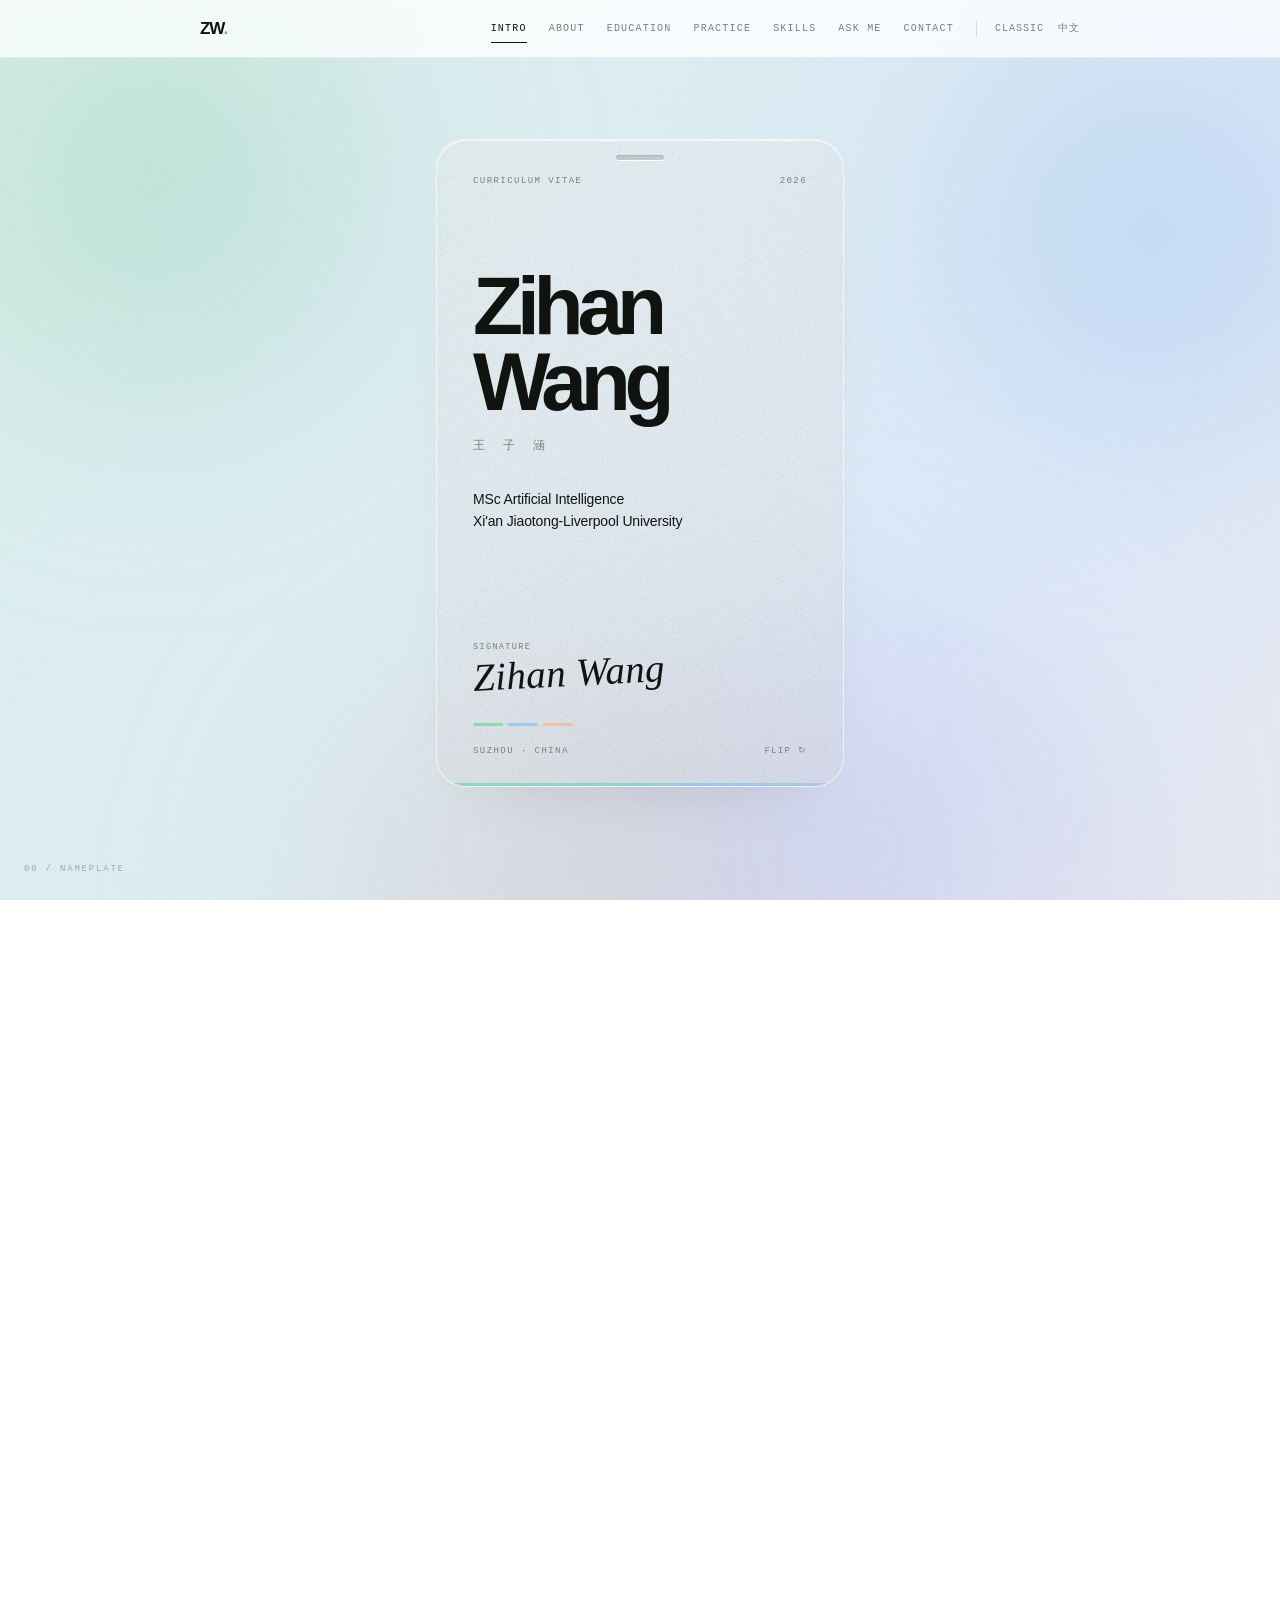
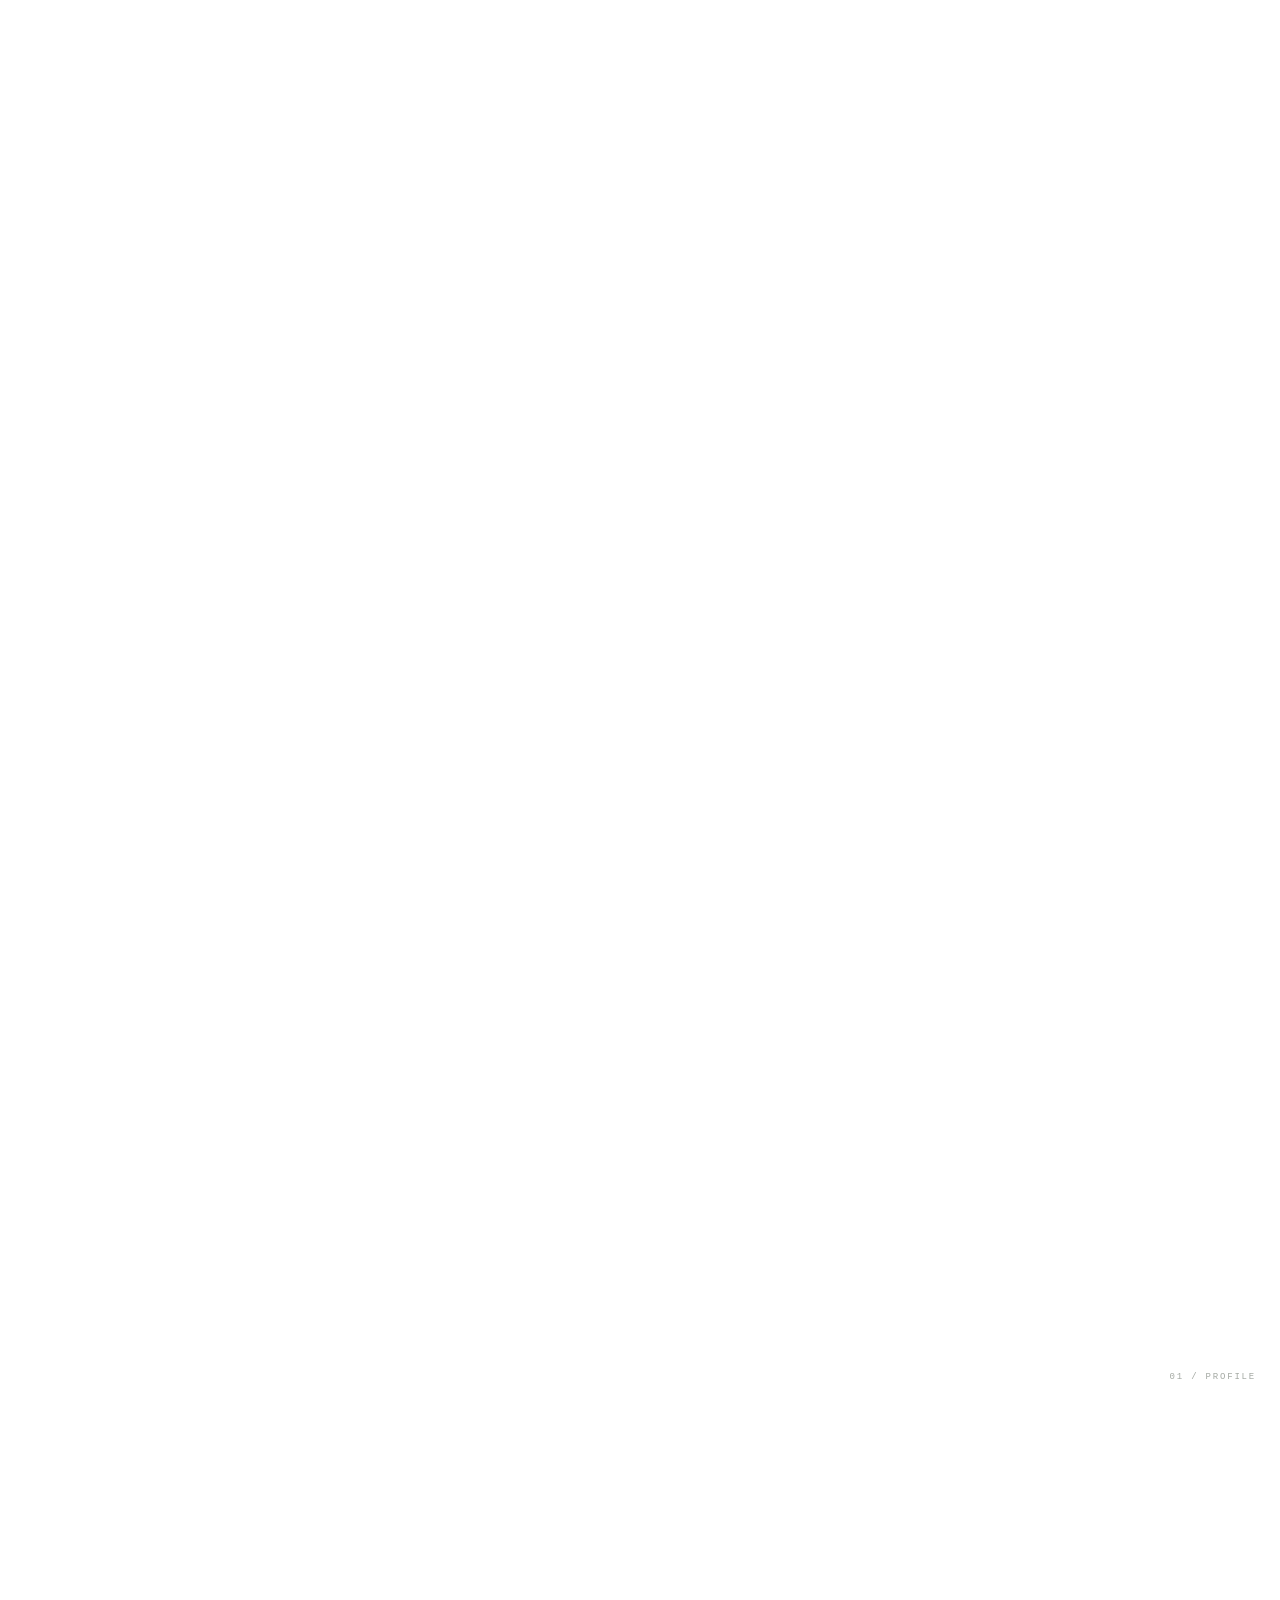
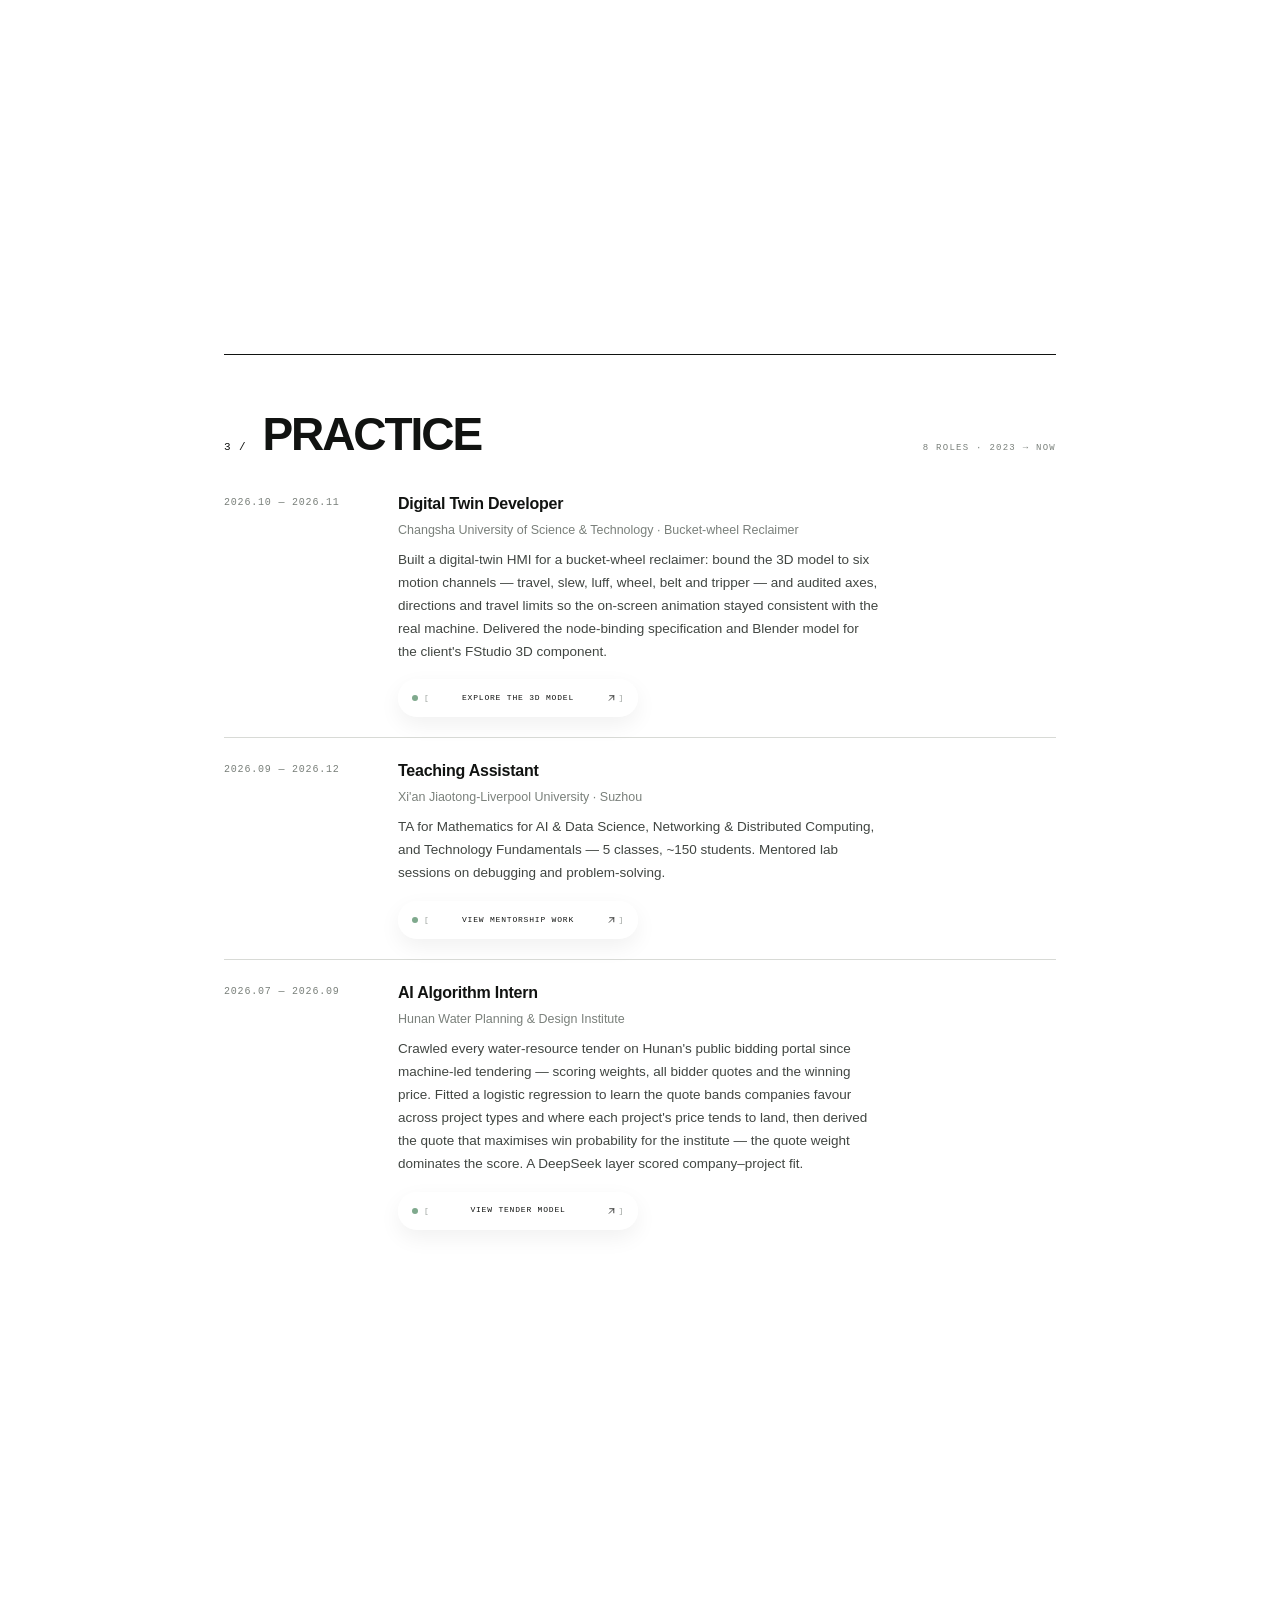
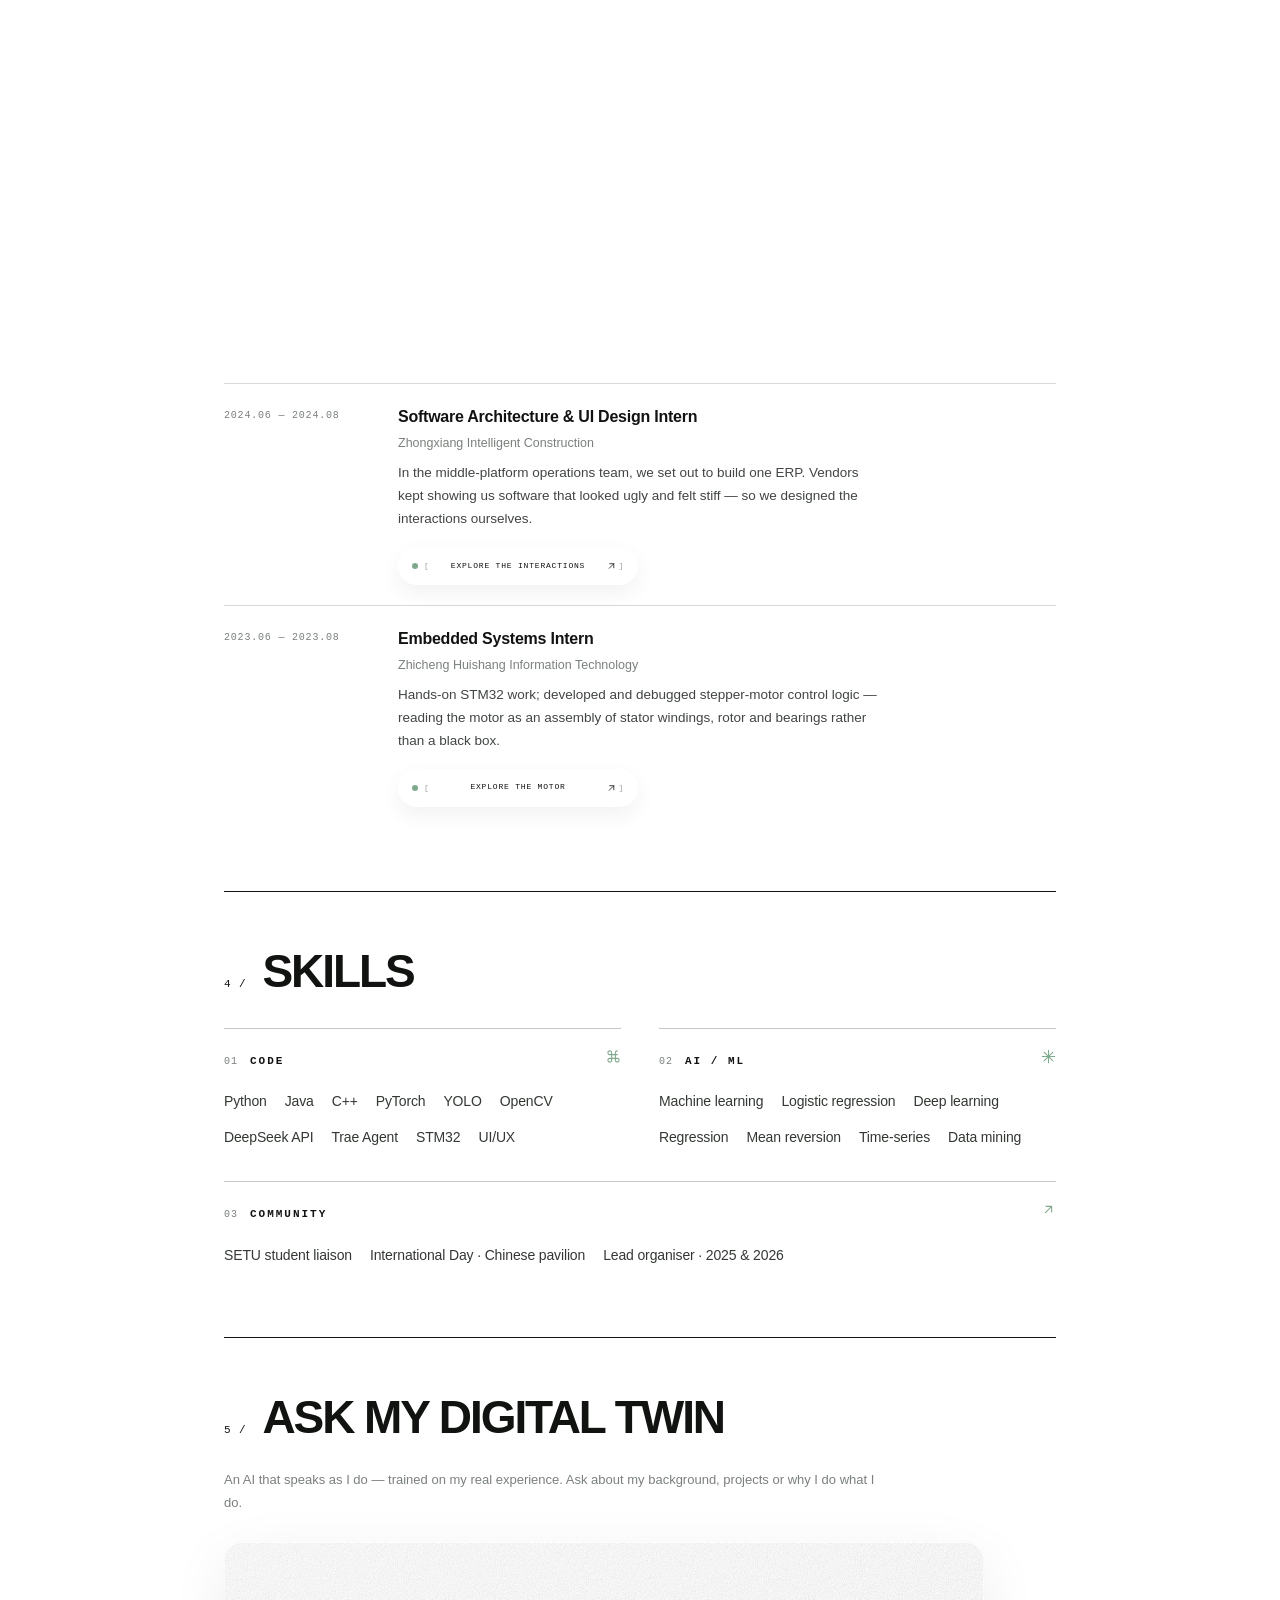
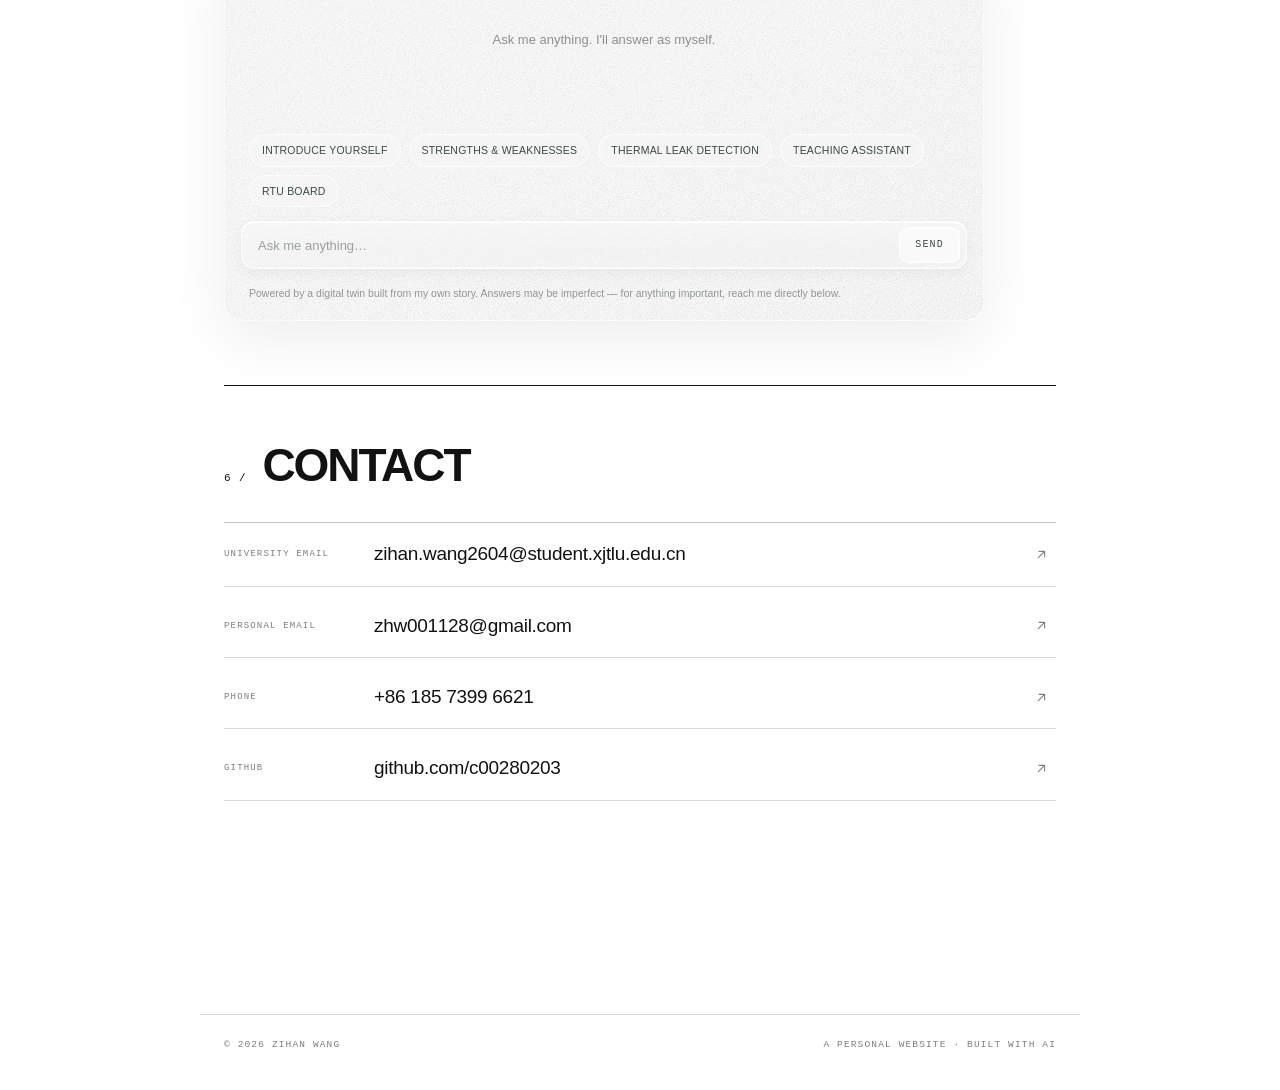
==== commit 6a34e9aa: "Remove mobile glass compositing artifact at card close button" ====
--- a/index.html
+++ b/index.html
@@ -8,7 +8,7 @@
 <title>Zihan Wang — Interactive CV</title>
 <meta name="description" content="Zihan Wang (王子涵) — MSc Artificial Intelligence, XJTLU. A minimal, scroll-driven interactive CV.">
 <link rel="manifest" href="manifest.webmanifest">
-<link rel="stylesheet" href="css/3d.css?v=fullcardv20261126">
+<link rel="stylesheet" href="css/3d.css?v=noblurfixv20261126">
 </head>
 <body class="lang-en">
 
@@ -770,18 +770,18 @@
   }
 }
 </script>
-<script src="js/3d.js?v=fullcardv20261126"></script>
-<script type="module" src="js/twin.js?v=fullcardv20261126"></script>
-<script src="js/ta.js?v=fullcardv20261126"></script>
-<script src="js/bid.js?v=fullcardv20261126"></script>
-<script src="js/oec-card.js?v=fullcardv20261126"></script>
-<script src="js/rtu-card.js?v=fullcardv20261126"></script>
+<script src="js/3d.js?v=noblurfixv20261126"></script>
+<script type="module" src="js/twin.js?v=noblurfixv20261126"></script>
+<script src="js/ta.js?v=noblurfixv20261126"></script>
+<script src="js/bid.js?v=noblurfixv20261126"></script>
+<script src="js/oec-card.js?v=noblurfixv20261126"></script>
+<script src="js/rtu-card.js?v=noblurfixv20261126"></script>
 <script src="js/drone-temps.js?v=drone11v20261125"></script>
-<script src="js/drone-card.js?v=fullcardv20261126"></script>
-<script src="js/ux-card.js?v=fullcardv20261126"></script>
-<script src="js/stepper-card.js?v=fullcardv20261126"></script>
-<script src="js/ai-twin.js?v=fullcardv20261126"></script>
-<script type="module" src="js/lazy3d.js?v=fullcardv20261126"></script>
+<script src="js/drone-card.js?v=noblurfixv20261126"></script>
+<script src="js/ux-card.js?v=noblurfixv20261126"></script>
+<script src="js/stepper-card.js?v=noblurfixv20261126"></script>
+<script src="js/ai-twin.js?v=noblurfixv20261126"></script>
+<script type="module" src="js/lazy3d.js?v=noblurfixv20261126"></script>
 <script>
 /* 手机端流畅访问：同一套页面的离线缓存，不另做简版。 */
 if ('serviceWorker' in navigator) {
--- a/css/3d.css
+++ b/css/3d.css
@@ -1796,3 +1796,40 @@
   .ai-twin-status{ left:13px; }
   .ai-twin-note{ padding:0 16px 14px; font-size:10px; }
 }
+
+/* ============================================================
+   手机端最终修复：iOS Safari 的 backdrop-filter 在圆角卡片 + 任何
+   叠加元素处会出现透镜采样/白色光斑。这里不再让卡片自己采样背景，
+   改用不透明度和噪点模拟同一套磨砂质感；关闭键也去掉所有底色与
+   高光，只保留一个干净的 ×。桌面版完全不受影响。
+   ============================================================ */
+@media (max-width:760px){
+  .ta-card, .twin-card, .oec-card, .rtu-card, .stepper-card, .drone-card, #hotspot-card{
+    -webkit-backdrop-filter:none !important;
+    backdrop-filter:none !important;
+    box-shadow:0 18px 48px rgba(17,19,17,.12) !important;
+  }
+  .ta-card:not(.oec-card), .twin-card, .rtu-card, .stepper-card, .drone-card, #hotspot-card{
+    border-color:rgba(255,255,255,.72) !important;
+    background:linear-gradient(155deg,rgba(255,255,255,.90),rgba(255,255,255,.78)), var(--frost) !important;
+  }
+  .oec-card{
+    border-color:rgba(190,215,235,.34) !important;
+    background:linear-gradient(155deg,rgba(24,39,62,.94),rgba(9,17,31,.90)), var(--frost) !important;
+  }
+  .ta-close, .twin-close{
+    width:36px; height:36px;
+    background:transparent !important;
+    border:0 !important;
+    box-shadow:none !important;
+    -webkit-backdrop-filter:none !important;
+    backdrop-filter:none !important;
+    color:#20251f !important;
+    font-size:22px;
+    text-shadow:0 1px 2px rgba(255,255,255,.9);
+  }
+  .oec-card .ta-close{
+    color:#e8eef5 !important;
+    text-shadow:0 1px 2px rgba(0,0,0,.5);
+  }
+}
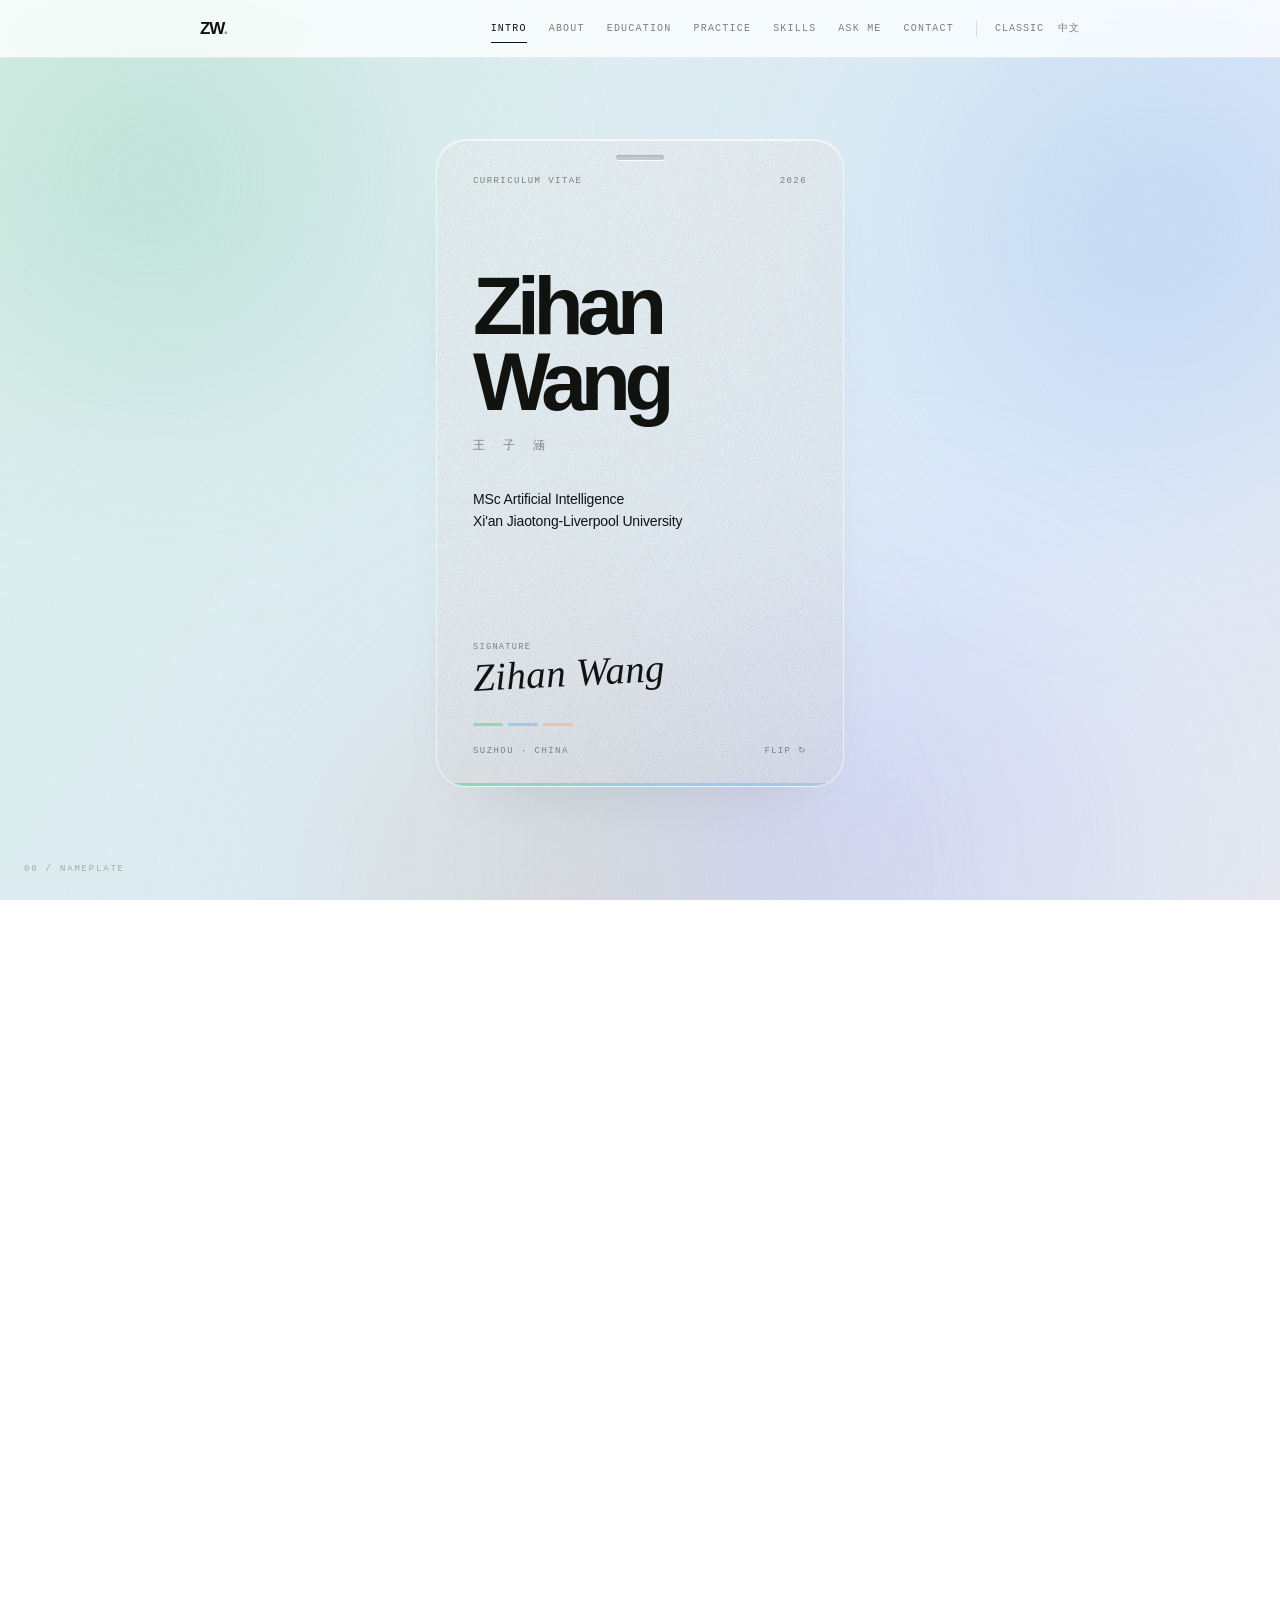
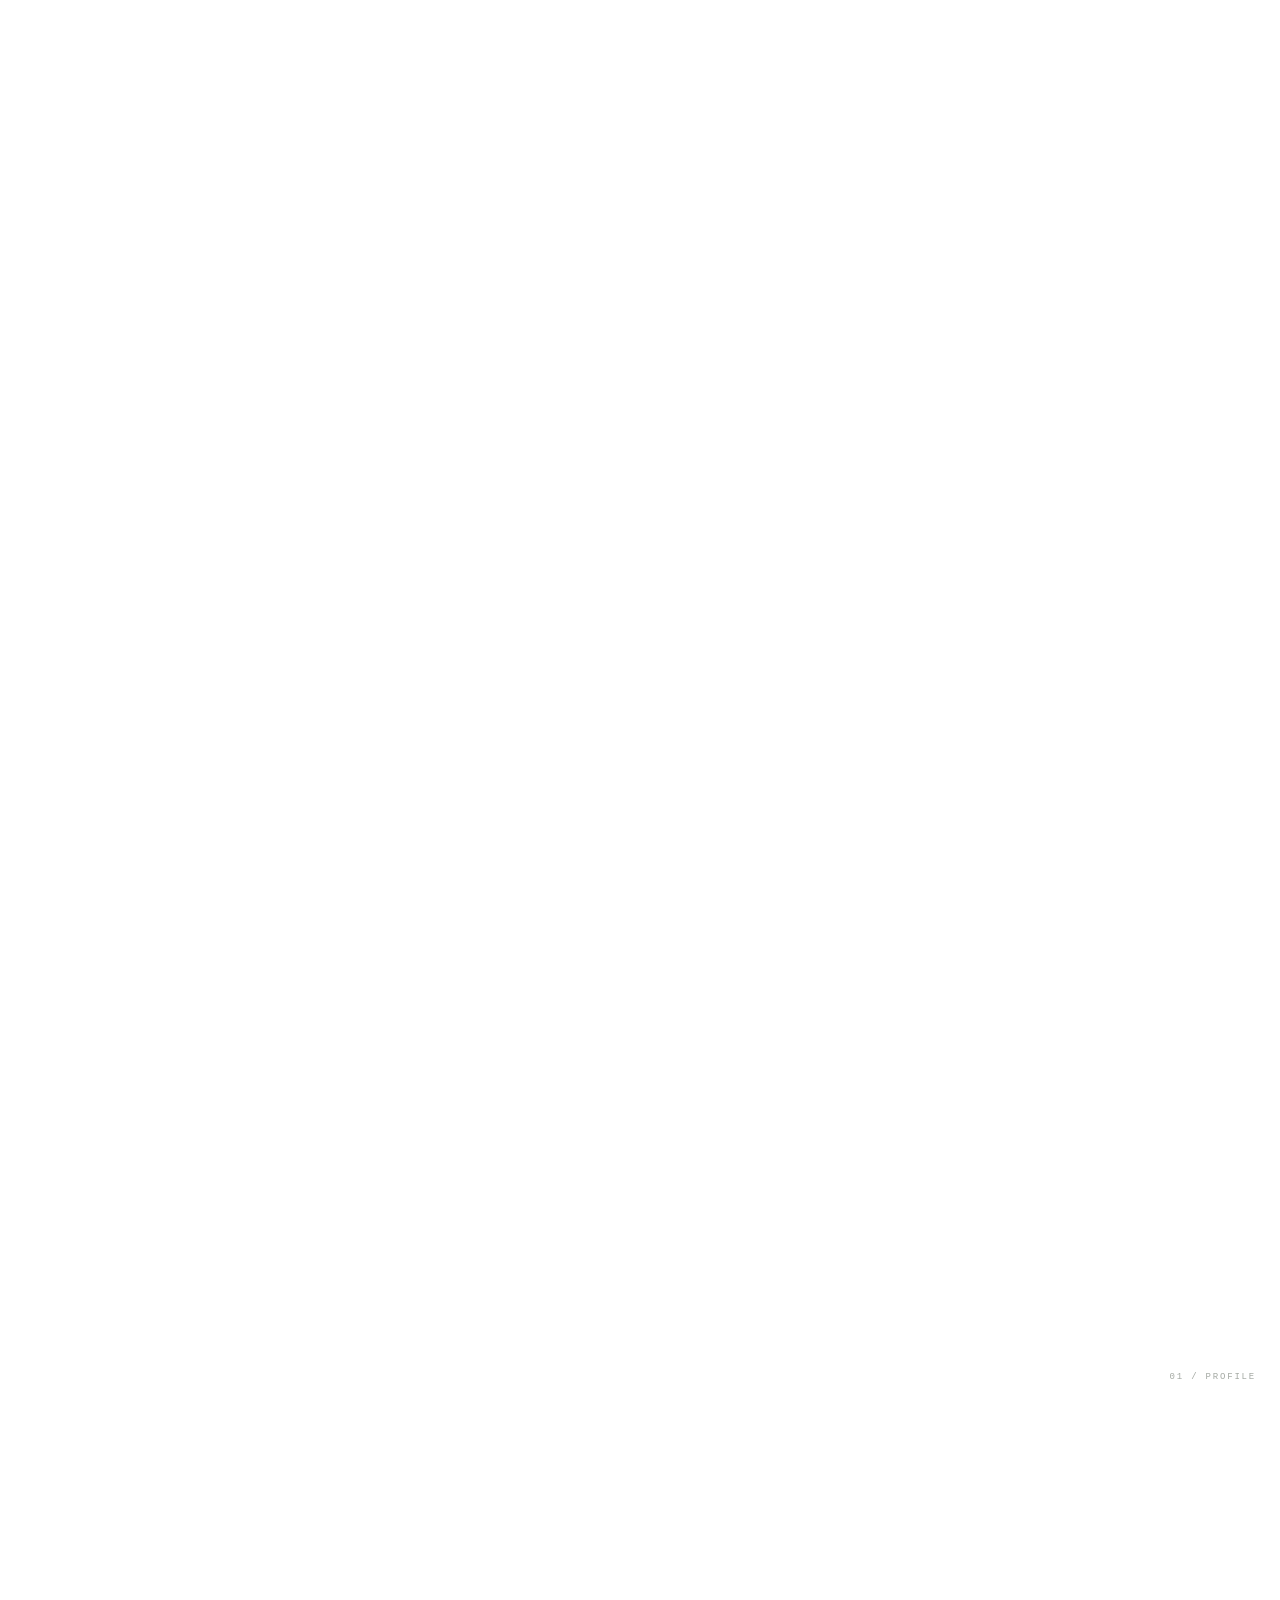
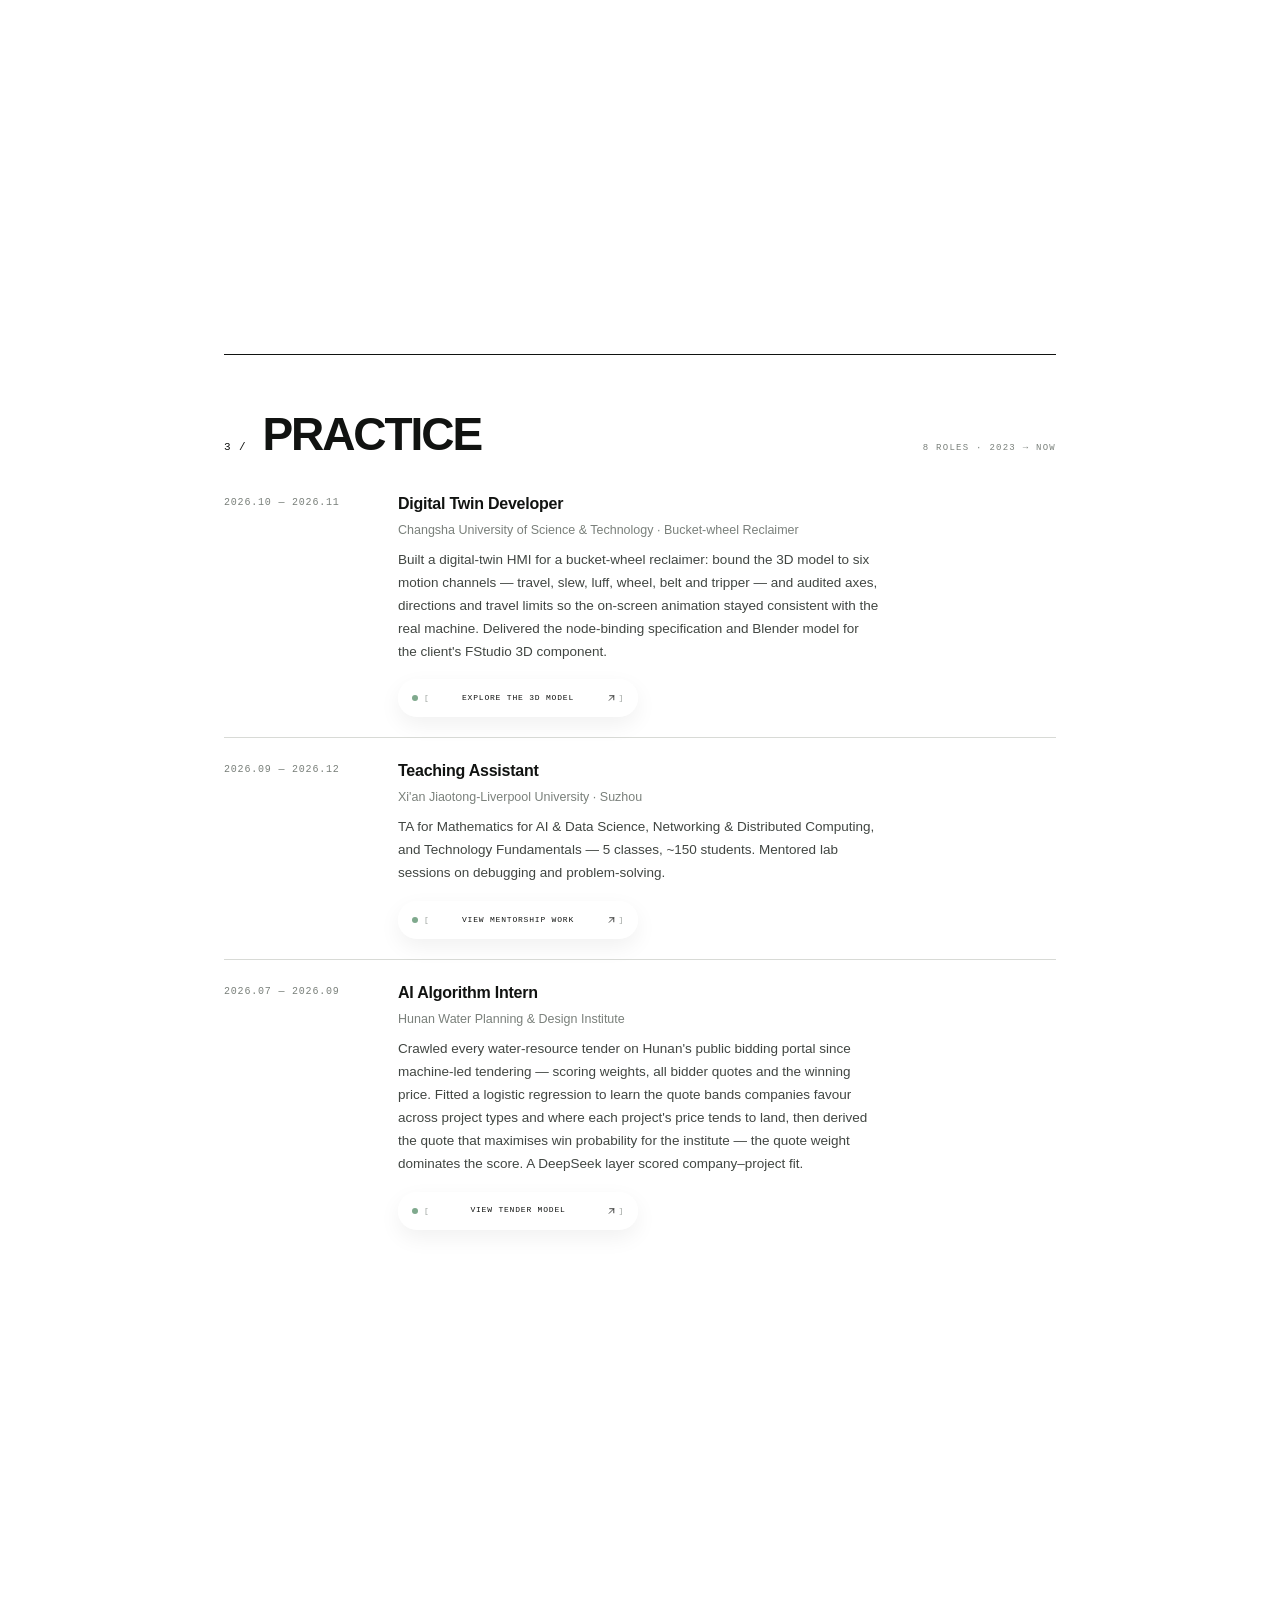
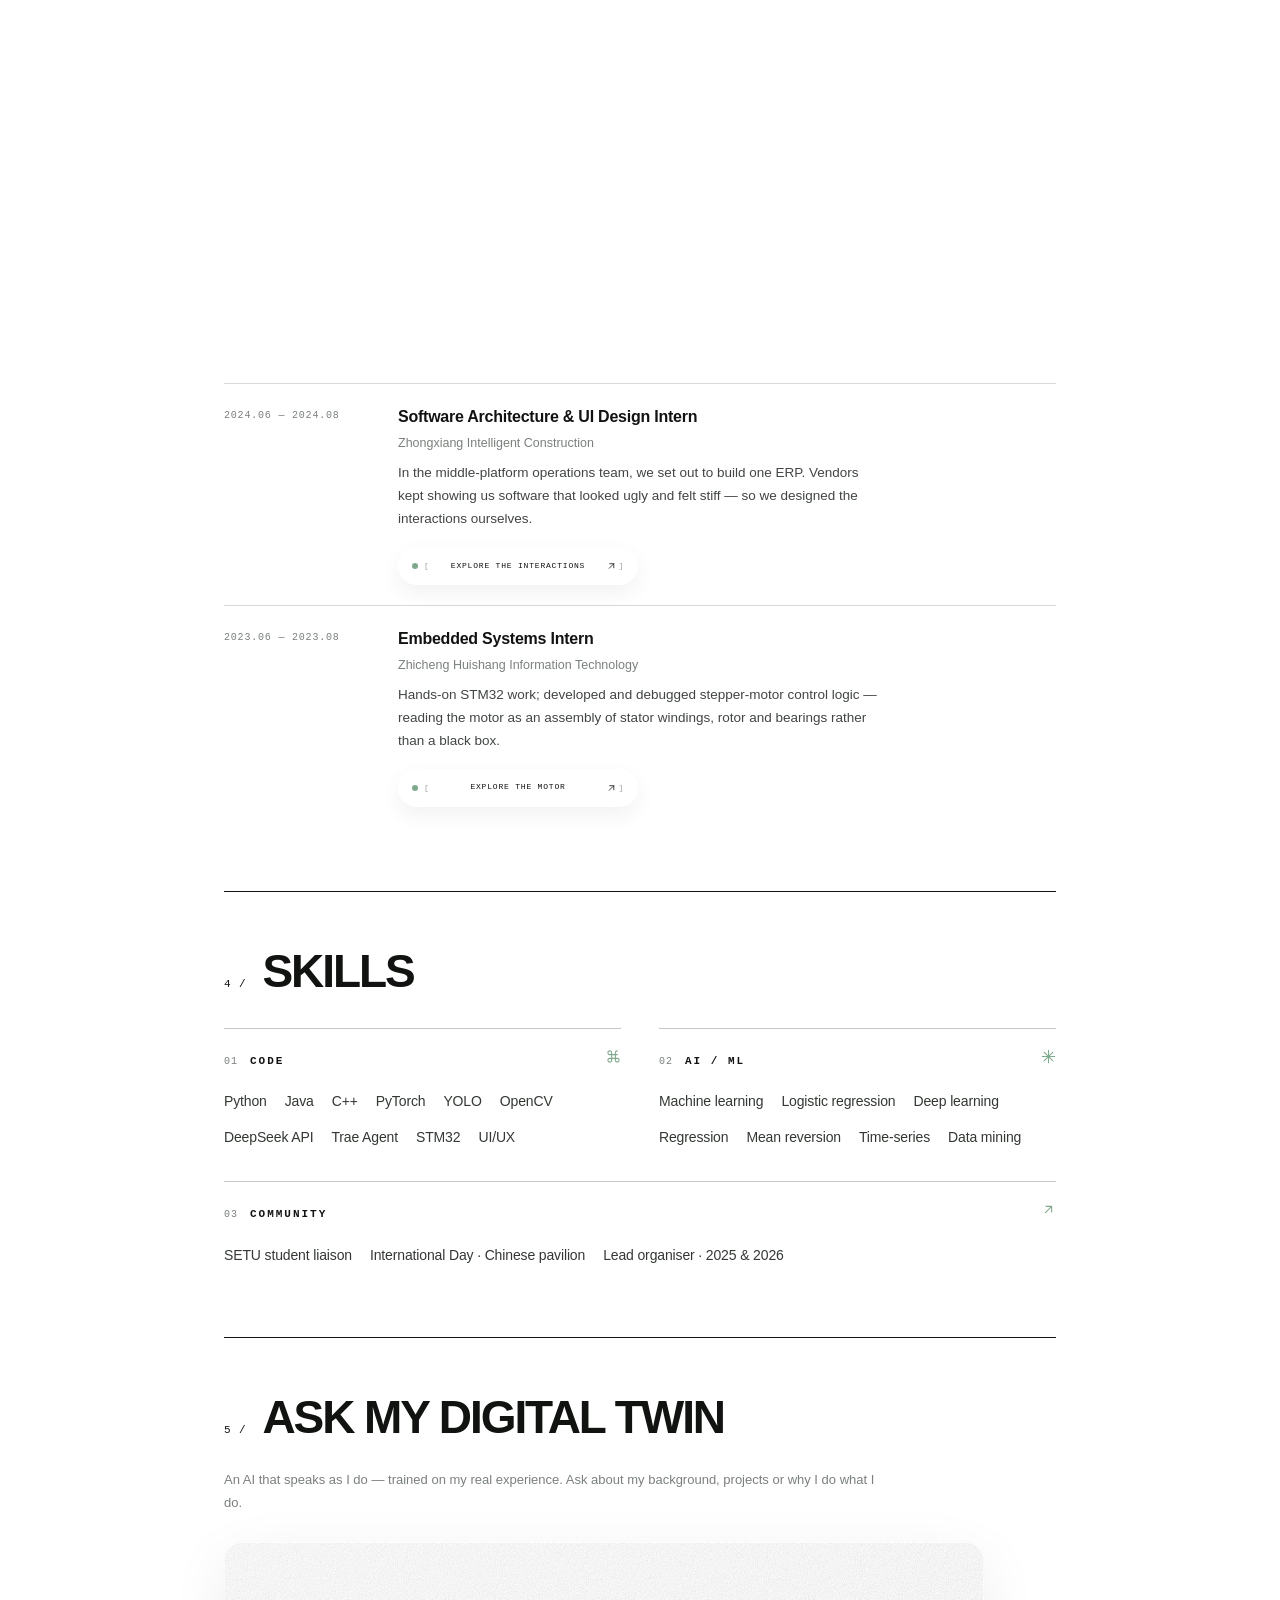
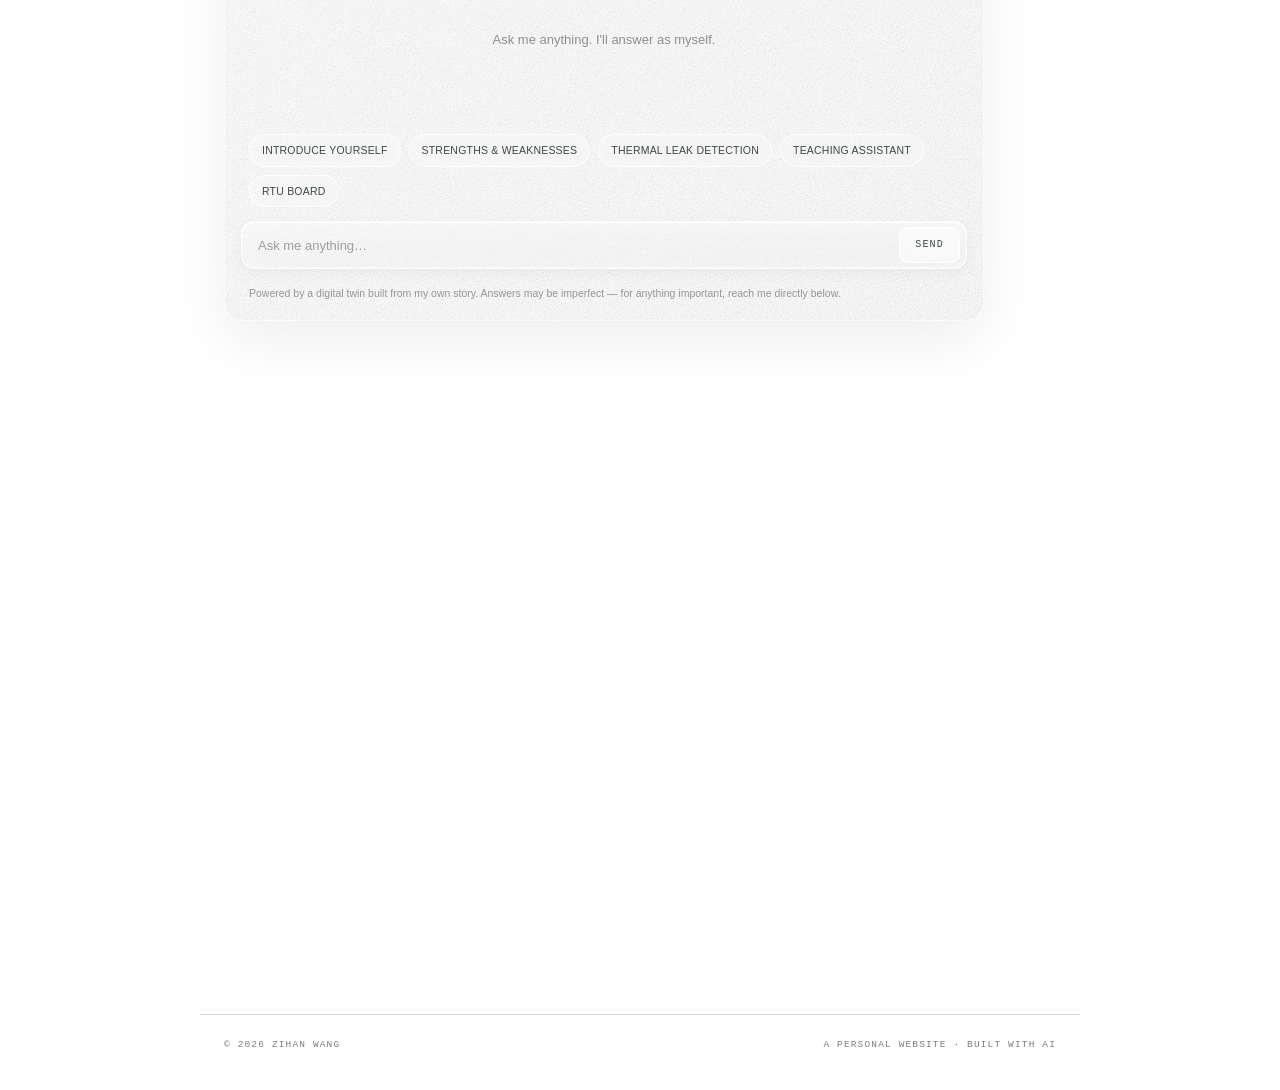
==== commit fc9aab27: "Remove German A2 from site and CV PDF" ====
--- a/index.html
+++ b/index.html
@@ -126,10 +126,10 @@
           <div><span class="en">STATUS</span><span class="zh">状态</span></div>
           <p><span class="en">Open to 2027 graduate roles</span><span class="zh">寻找 2027 届机会</span></p>
           <div><span class="en">LANGUAGES</span><span class="zh">语言</span></div>
-          <p><span class="en">中文 · English · Deutsch (A2)</span><span class="zh">中文 · 英语 · 德语（A2）</span></p>
+          <p><span class="en">中文 · English</span><span class="zh">中文 · 英语</span></p>
         </div>
         <p class="links">
-          <a href="assets/CV.pdf" target="_blank" rel="noopener"><span class="en">CV PDF ↗︎</span><span class="zh">简历 PDF ↗︎</span></a>
+          <a href="assets/CV.pdf?v=nogerman20261126" target="_blank" rel="noopener"><span class="en">CV PDF ↗︎</span><span class="zh">简历 PDF ↗︎</span></a>
           <a href="https://github.com/c00280203" target="_blank" rel="noopener">GITHUB ↗︎</a>
         </p>
       </div>
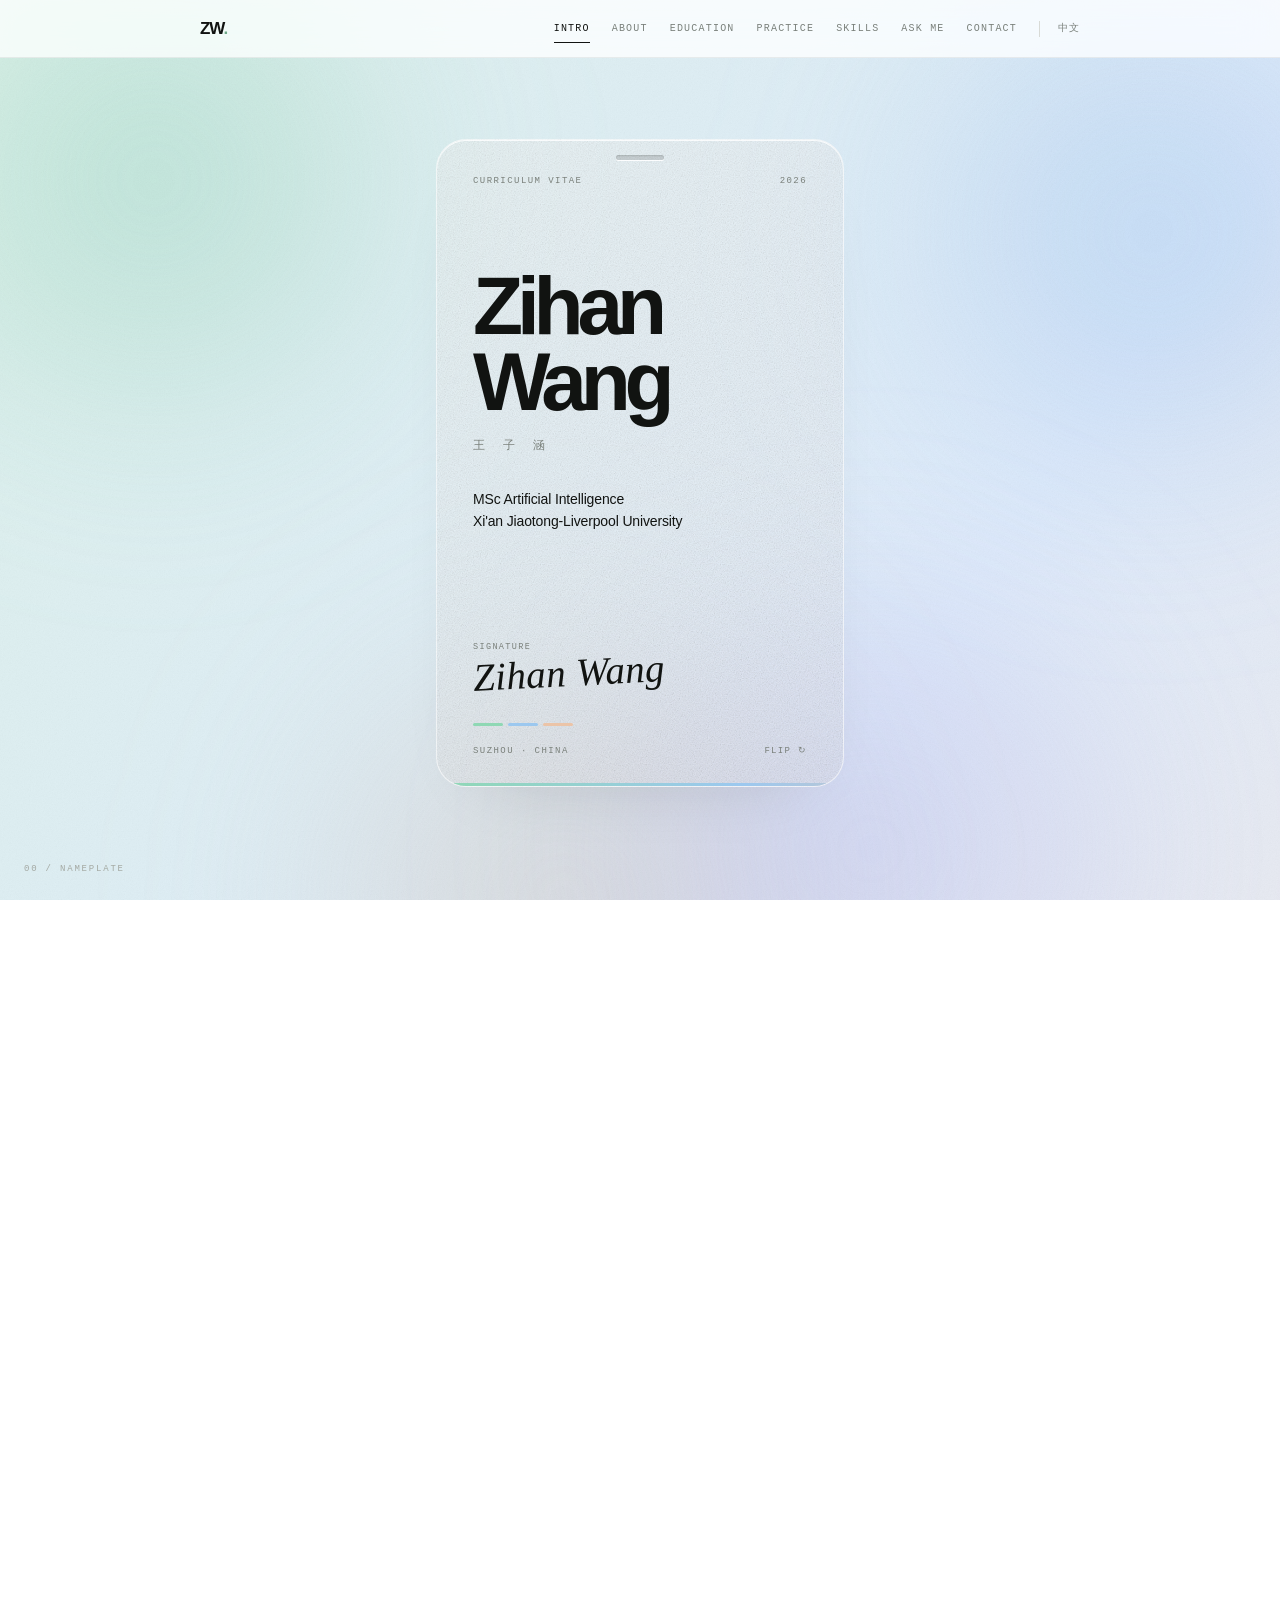
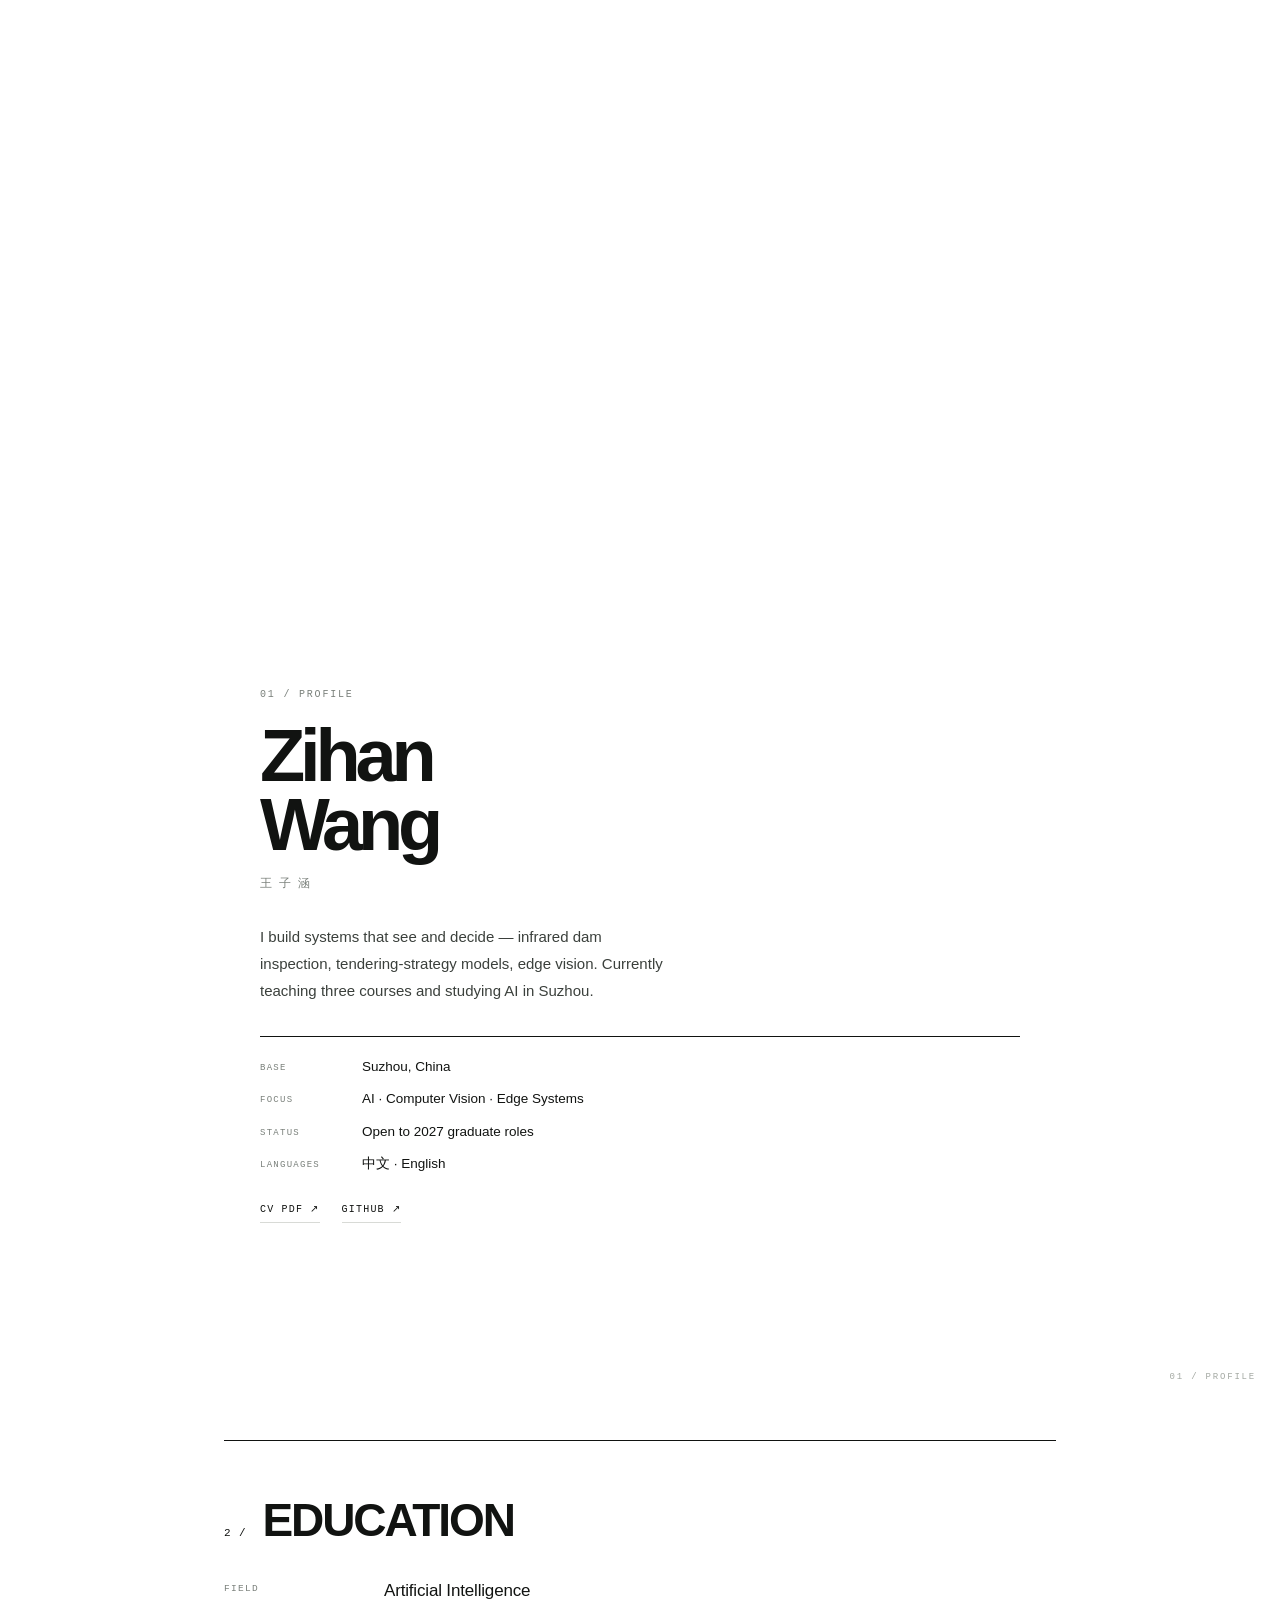
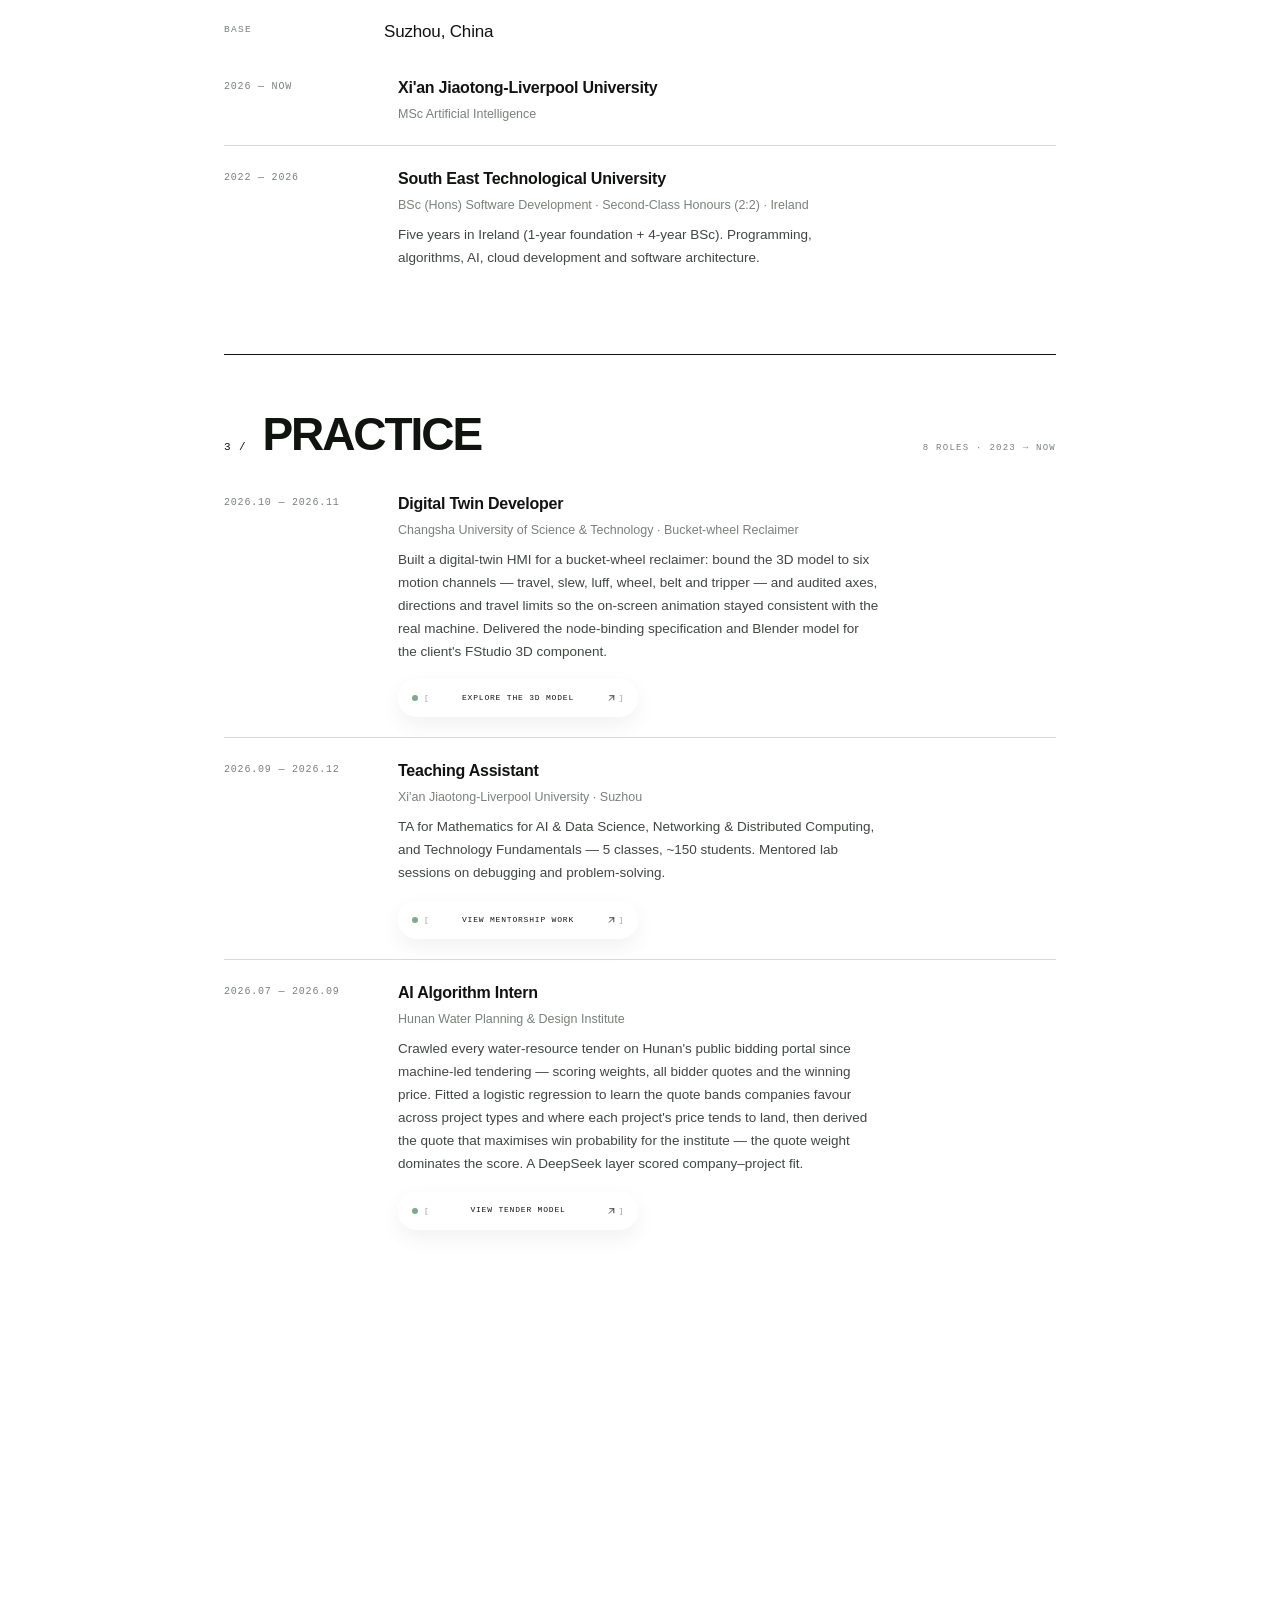
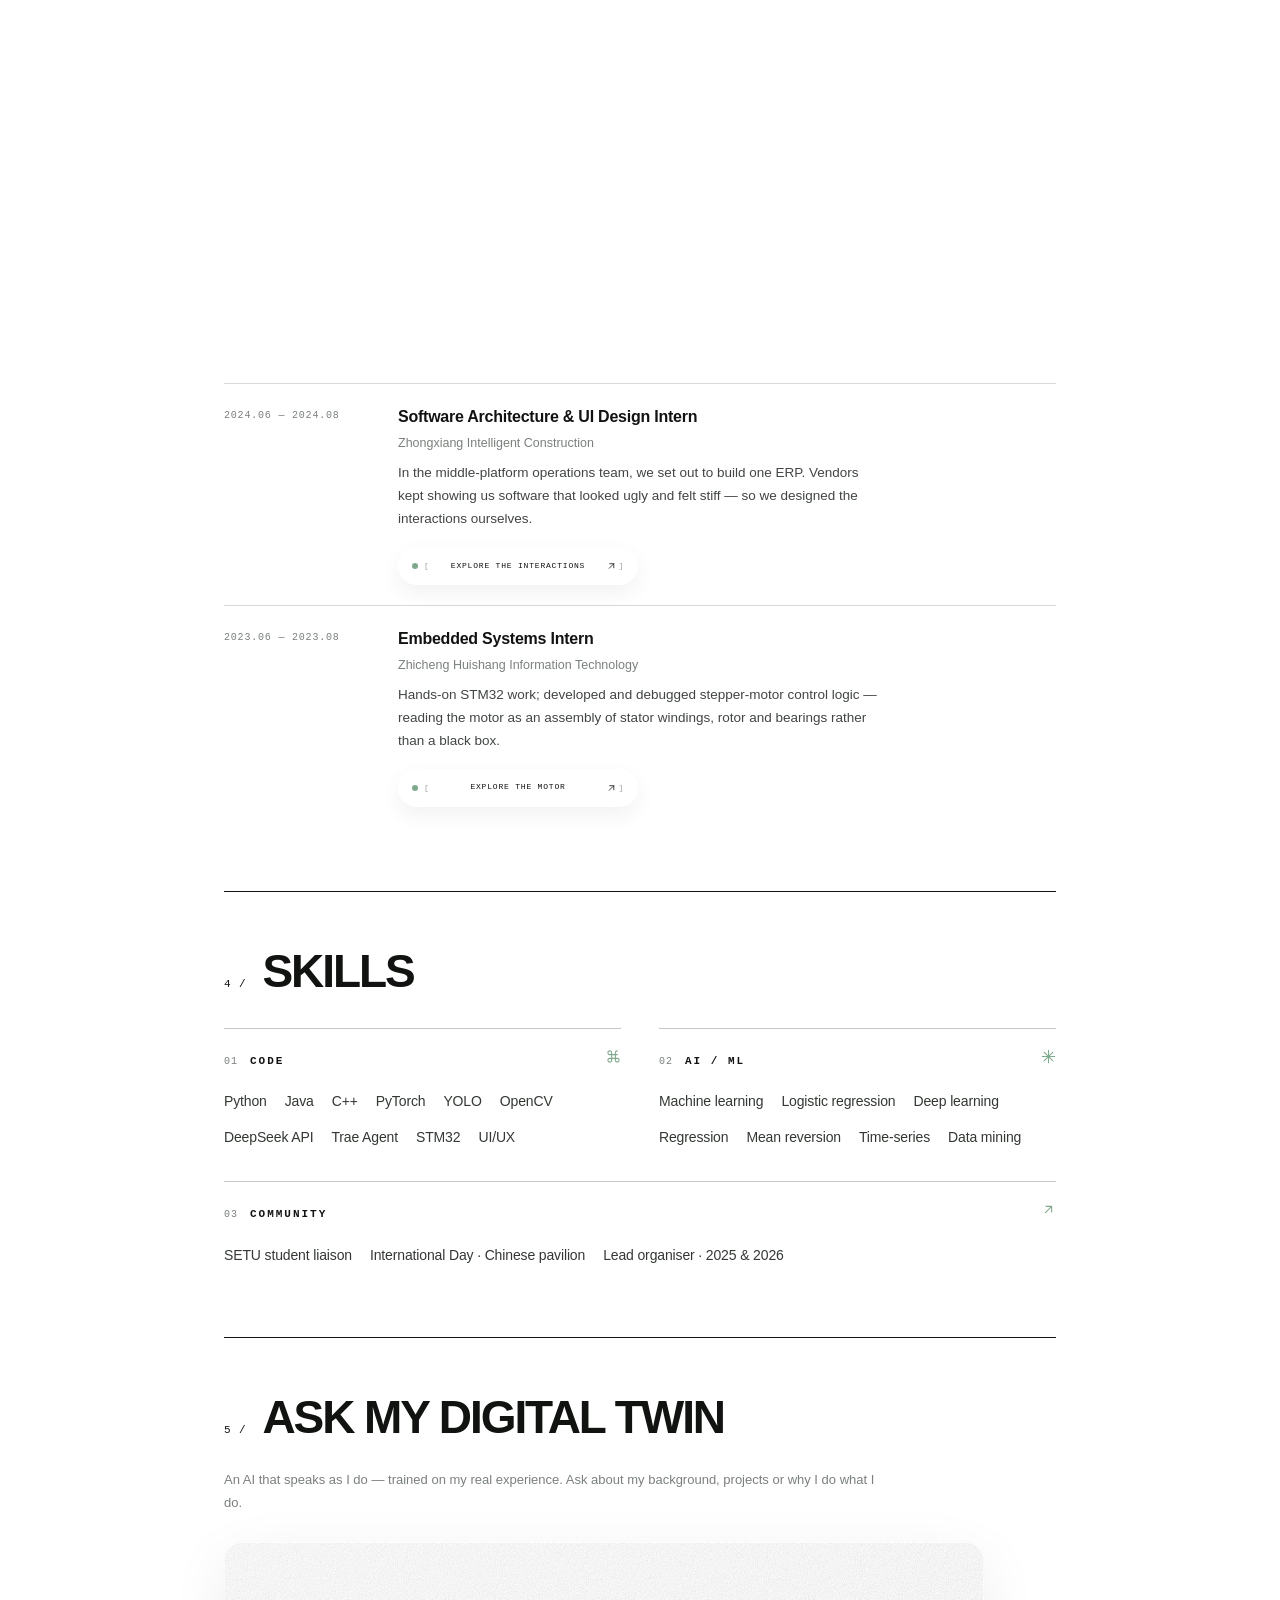
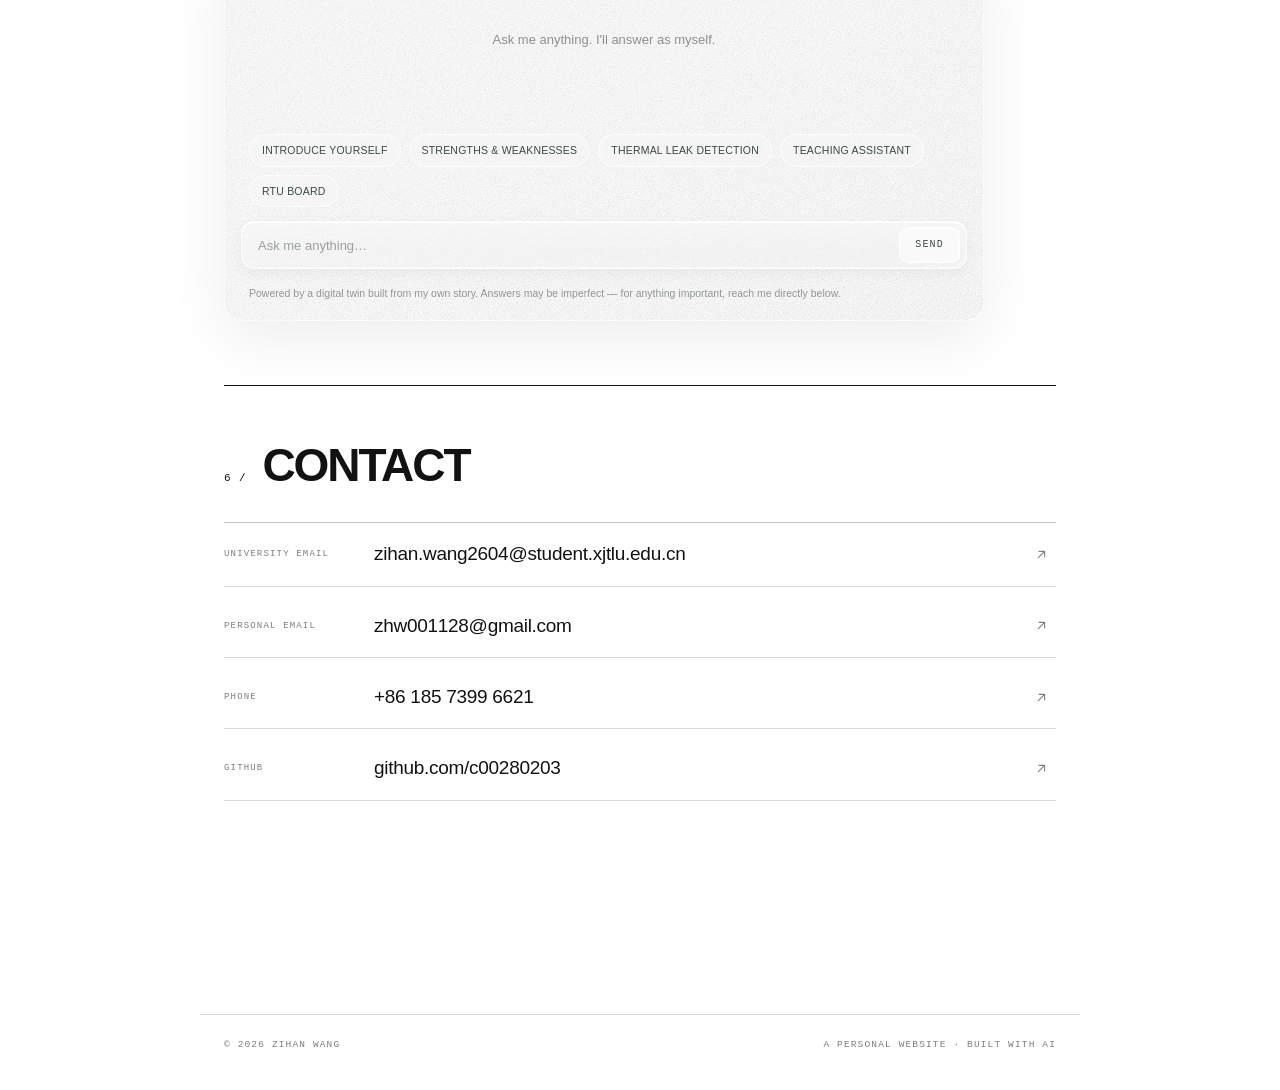
==== commit b306d9e2: "Read coordinates from all image metadata and remove classic page" ====
--- a/index.html
+++ b/index.html
@@ -8,7 +8,7 @@
 <title>Zihan Wang — Interactive CV</title>
 <meta name="description" content="Zihan Wang (王子涵) — MSc Artificial Intelligence, XJTLU. A minimal, scroll-driven interactive CV.">
 <link rel="manifest" href="manifest.webmanifest">
-<link rel="stylesheet" href="css/3d.css?v=noblurfixv20261126">
+<link rel="stylesheet" href="css/3d.css?v=exifv20261126">
 </head>
 <body class="lang-en">
 
@@ -32,7 +32,6 @@
     <a href="#contact"><span class="en">CONTACT</span><span class="zh">联系</span></a>
   </nav>
   <div class="tools">
-    <a class="quiet" href="classic.html"><span class="en">CLASSIC</span><span class="zh">经典版</span></a>
     <button id="lang-toggle" class="quiet" type="button" aria-label="Switch language">
       <span class="en">中文</span><span class="zh">EN</span>
     </button>
@@ -636,7 +635,7 @@
           <input type="file" id="drone-file" accept="image/*" hidden>
           <span class="drone-readout" id="drone-readout" aria-live="polite"></span>
         </div>
-        <p class="drone-nav-note" id="drone-nav-note"><span class="en">We also work on image-based navigation — a photo carrying location metadata can be opened straight in a map. Upload one to try it.</span><span class="zh">我们也做图像导航 — 带有位置元数据的照片可以直接在地图中打开。上传一张即可体验。</span></p>
+        <p class="drone-nav-note" id="drone-nav-note"><span class="en">We also work on image-based navigation — any photo with coordinates kept in its metadata can be opened straight in a map. Upload one to try it.</span><span class="zh">我们也做图像导航 — 只要图片里保留经纬度元数据，就可以直接在地图中打开。上传一张即可体验。</span></p>
         <div class="drone-maps" id="drone-maps" aria-disabled="true" hidden>
           <a href="#" target="_blank" rel="noopener" data-map="amap" aria-disabled="true"><span class="en">Amap</span><span class="zh">高德</span></a>
           <a href="#" target="_blank" rel="noopener" data-map="baidu" aria-disabled="true"><span class="en">Baidu</span><span class="zh">百度</span></a>
@@ -770,18 +769,18 @@
   }
 }
 </script>
-<script src="js/3d.js?v=noblurfixv20261126"></script>
-<script type="module" src="js/twin.js?v=noblurfixv20261126"></script>
-<script src="js/ta.js?v=noblurfixv20261126"></script>
-<script src="js/bid.js?v=noblurfixv20261126"></script>
-<script src="js/oec-card.js?v=noblurfixv20261126"></script>
-<script src="js/rtu-card.js?v=noblurfixv20261126"></script>
+<script src="js/3d.js?v=exifv20261126"></script>
+<script type="module" src="js/twin.js?v=exifv20261126"></script>
+<script src="js/ta.js?v=exifv20261126"></script>
+<script src="js/bid.js?v=exifv20261126"></script>
+<script src="js/oec-card.js?v=exifv20261126"></script>
+<script src="js/rtu-card.js?v=exifv20261126"></script>
 <script src="js/drone-temps.js?v=drone11v20261125"></script>
-<script src="js/drone-card.js?v=noblurfixv20261126"></script>
-<script src="js/ux-card.js?v=noblurfixv20261126"></script>
-<script src="js/stepper-card.js?v=noblurfixv20261126"></script>
-<script src="js/ai-twin.js?v=noblurfixv20261126"></script>
-<script type="module" src="js/lazy3d.js?v=noblurfixv20261126"></script>
+<script src="js/drone-card.js?v=exifv20261126"></script>
+<script src="js/ux-card.js?v=exifv20261126"></script>
+<script src="js/stepper-card.js?v=exifv20261126"></script>
+<script src="js/ai-twin.js?v=exifv20261126"></script>
+<script type="module" src="js/lazy3d.js?v=exifv20261126"></script>
 <script>
 /* 手机端流畅访问：同一套页面的离线缓存，不另做简版。 */
 if ('serviceWorker' in navigator) {
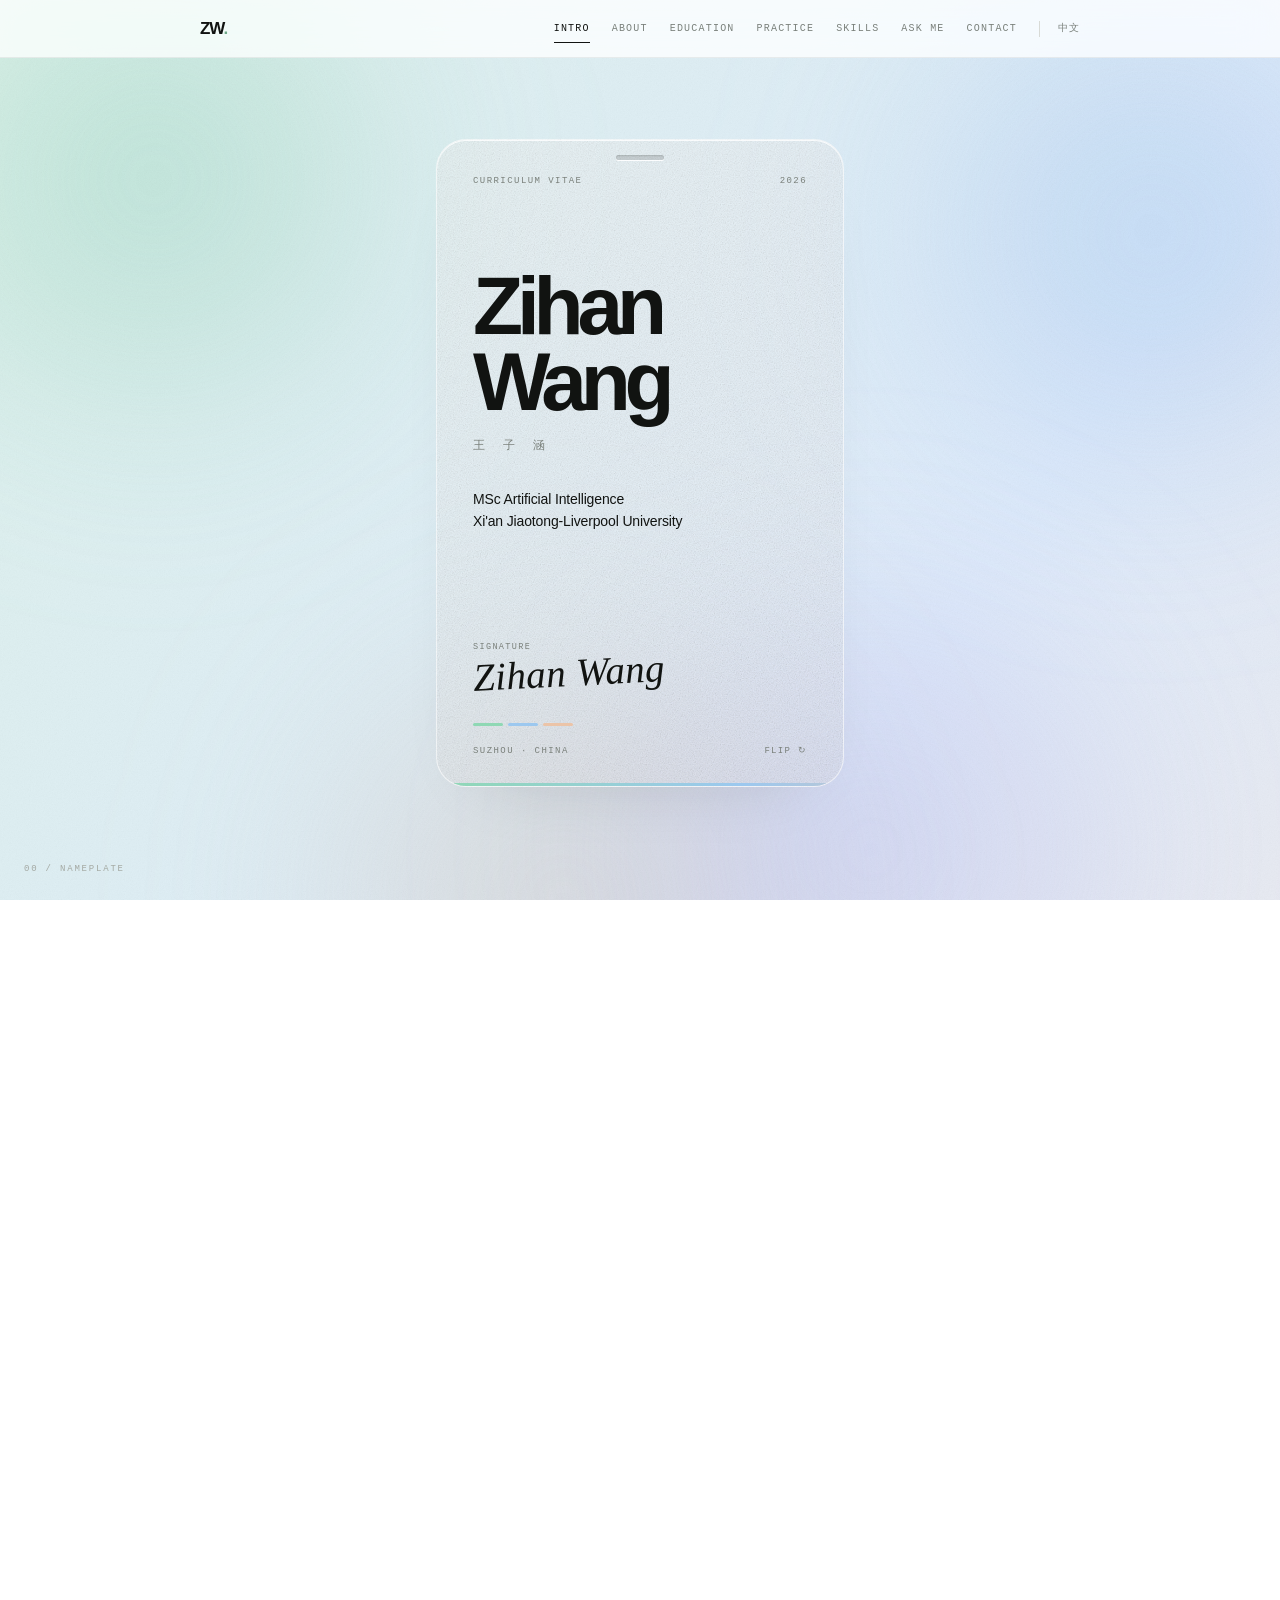
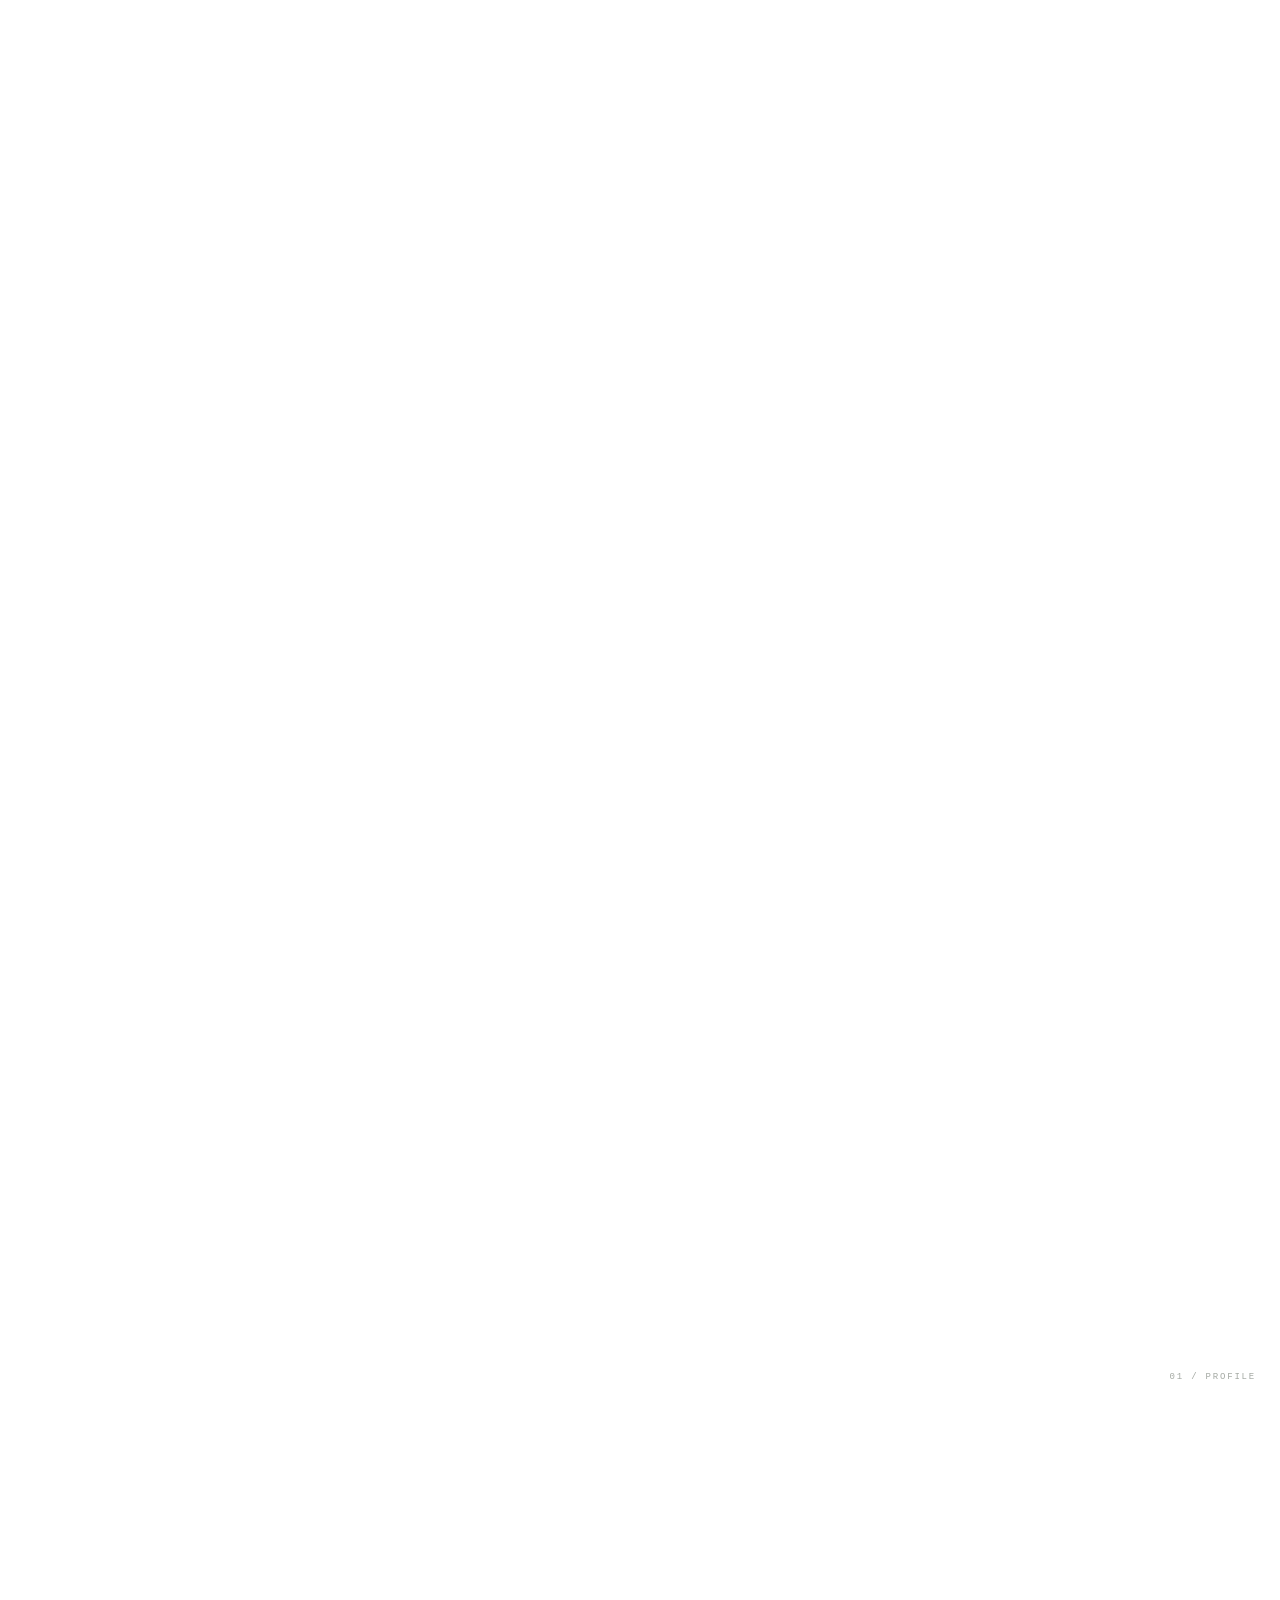
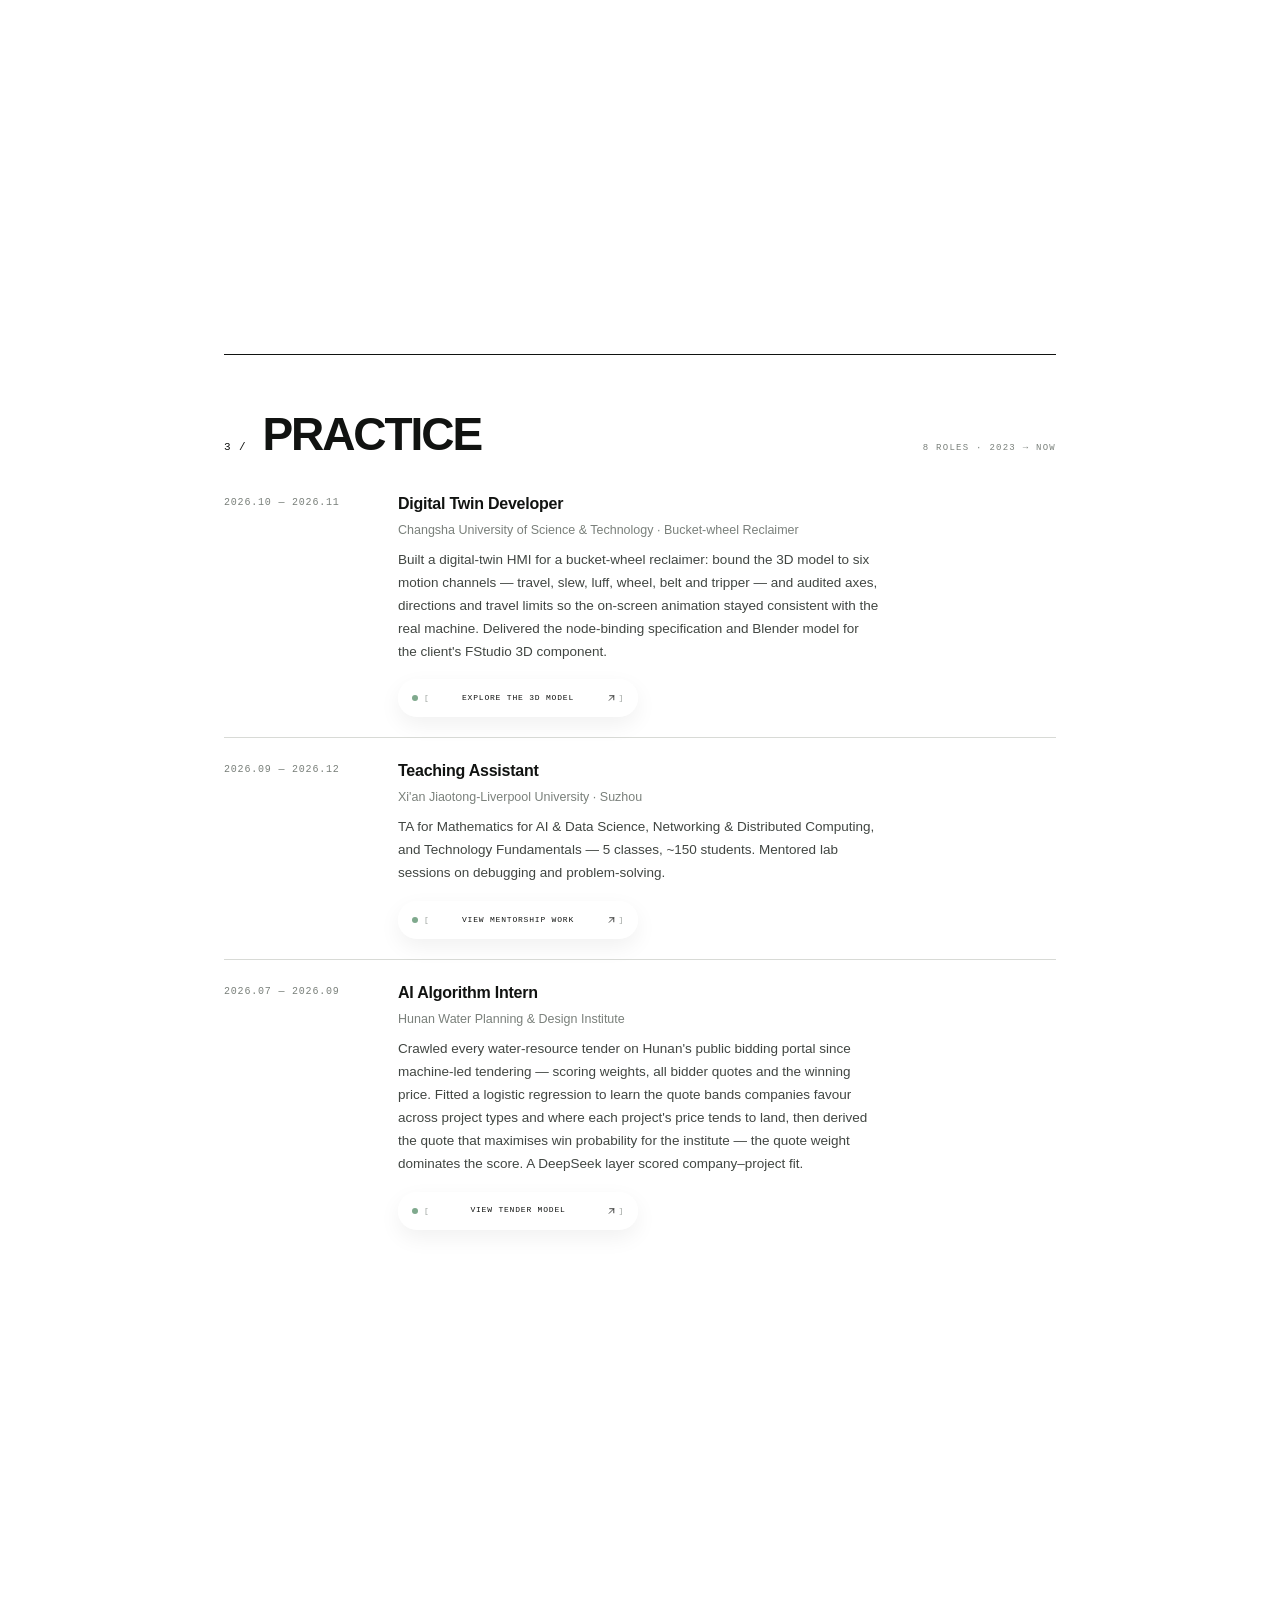
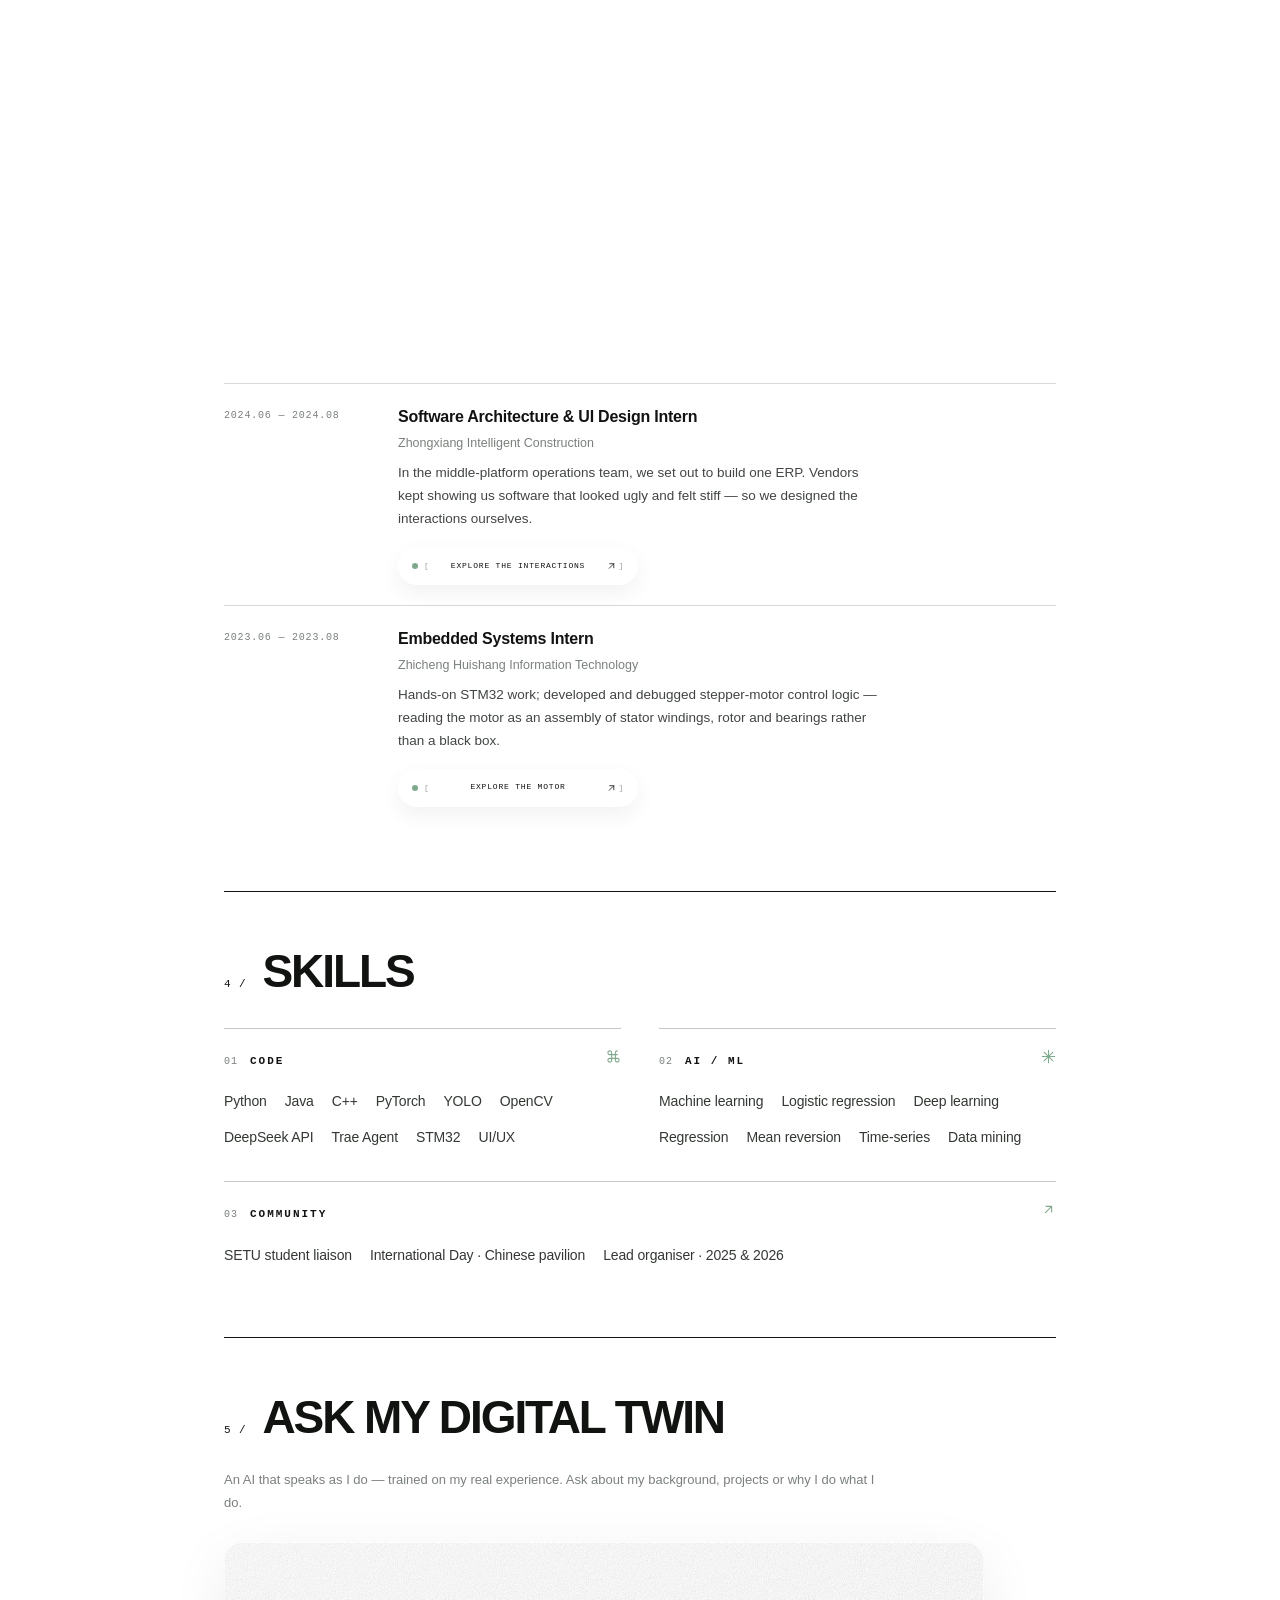
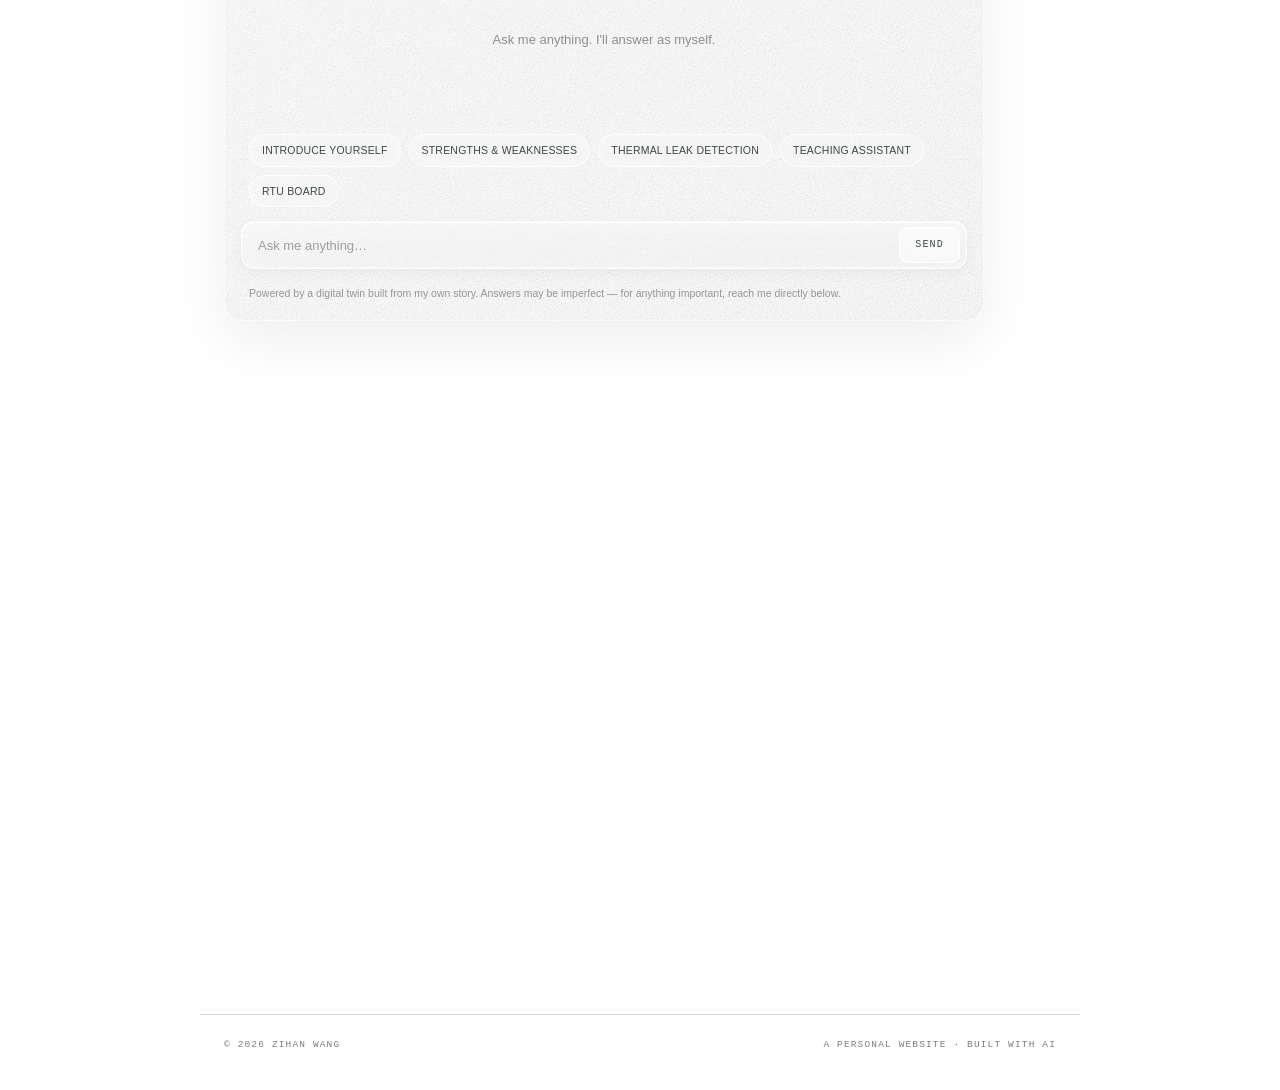
==== commit f2254b92: "Remove degree classification from CV, site and AI persona" ====
--- a/index.html
+++ b/index.html
@@ -8,7 +8,7 @@
 <title>Zihan Wang — Interactive CV</title>
 <meta name="description" content="Zihan Wang (王子涵) — MSc Artificial Intelligence, XJTLU. A minimal, scroll-driven interactive CV.">
 <link rel="manifest" href="manifest.webmanifest">
-<link rel="stylesheet" href="css/3d.css?v=exifv20261126">
+<link rel="stylesheet" href="css/3d.css?v=degfixv20261126">
 </head>
 <body class="lang-en">
 
@@ -128,7 +128,7 @@
           <p><span class="en">中文 · English</span><span class="zh">中文 · 英语</span></p>
         </div>
         <p class="links">
-          <a href="assets/CV.pdf?v=nogerman20261126" target="_blank" rel="noopener"><span class="en">CV PDF ↗︎</span><span class="zh">简历 PDF ↗︎</span></a>
+          <a href="assets/CV.pdf?v=nodegree20261126" target="_blank" rel="noopener"><span class="en">CV PDF ↗︎</span><span class="zh">简历 PDF ↗︎</span></a>
           <a href="https://github.com/c00280203" target="_blank" rel="noopener">GITHUB ↗︎</a>
         </p>
       </div>
@@ -163,7 +163,7 @@
           <div class="when">2022 — 2026</div>
           <div class="what">
             <h3><span class="en">South East Technological University</span><span class="zh">爱尔兰东南理工大学</span></h3>
-            <p class="org"><span class="en">BSc (Hons) Software Development · Second-Class Honours (2:2) · Ireland</span><span class="zh">软件开发 荣誉学士 · 二等二学位 · 爱尔兰</span></p>
+            <p class="org"><span class="en">BSc (Hons) Software Development · Ireland</span><span class="zh">软件开发 荣誉学士 · 爱尔兰</span></p>
             <p><span class="en">Five years in Ireland (1-year foundation + 4-year BSc). Programming, algorithms, AI, cloud development and software architecture.</span><span class="zh">爱尔兰五年（一年预科 + 四年本科），学习编程、算法、人工智能、云开发与软件架构。</span></p>
           </div>
         </article>
@@ -769,18 +769,18 @@
   }
 }
 </script>
-<script src="js/3d.js?v=exifv20261126"></script>
-<script type="module" src="js/twin.js?v=exifv20261126"></script>
-<script src="js/ta.js?v=exifv20261126"></script>
-<script src="js/bid.js?v=exifv20261126"></script>
-<script src="js/oec-card.js?v=exifv20261126"></script>
-<script src="js/rtu-card.js?v=exifv20261126"></script>
+<script src="js/3d.js?v=degfixv20261126"></script>
+<script type="module" src="js/twin.js?v=degfixv20261126"></script>
+<script src="js/ta.js?v=degfixv20261126"></script>
+<script src="js/bid.js?v=degfixv20261126"></script>
+<script src="js/oec-card.js?v=degfixv20261126"></script>
+<script src="js/rtu-card.js?v=degfixv20261126"></script>
 <script src="js/drone-temps.js?v=drone11v20261125"></script>
-<script src="js/drone-card.js?v=exifv20261126"></script>
-<script src="js/ux-card.js?v=exifv20261126"></script>
-<script src="js/stepper-card.js?v=exifv20261126"></script>
-<script src="js/ai-twin.js?v=exifv20261126"></script>
-<script type="module" src="js/lazy3d.js?v=exifv20261126"></script>
+<script src="js/drone-card.js?v=degfixv20261126"></script>
+<script src="js/ux-card.js?v=degfixv20261126"></script>
+<script src="js/stepper-card.js?v=degfixv20261126"></script>
+<script src="js/ai-twin.js?v=degfixv20261126"></script>
+<script type="module" src="js/lazy3d.js?v=degfixv20261126"></script>
 <script>
 /* 手机端流畅访问：同一套页面的离线缓存，不另做简版。 */
 if ('serviceWorker' in navigator) {
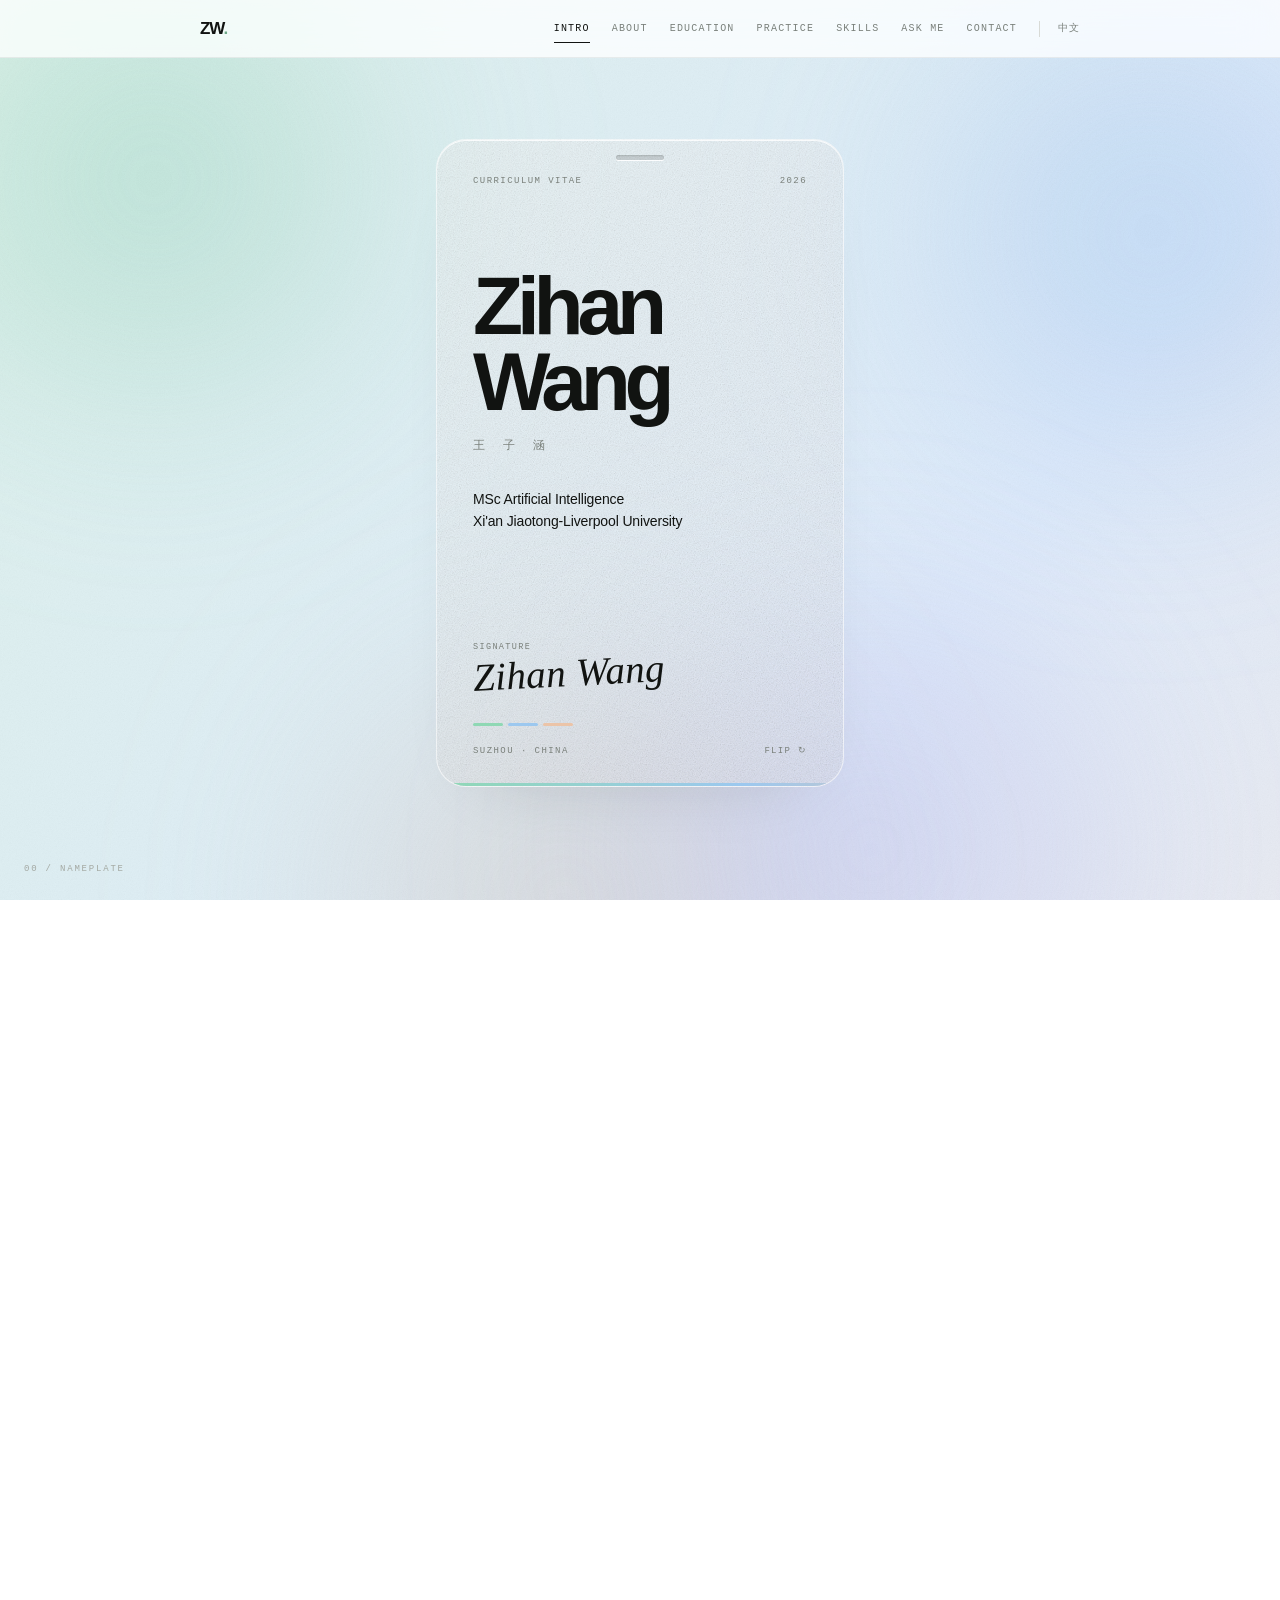
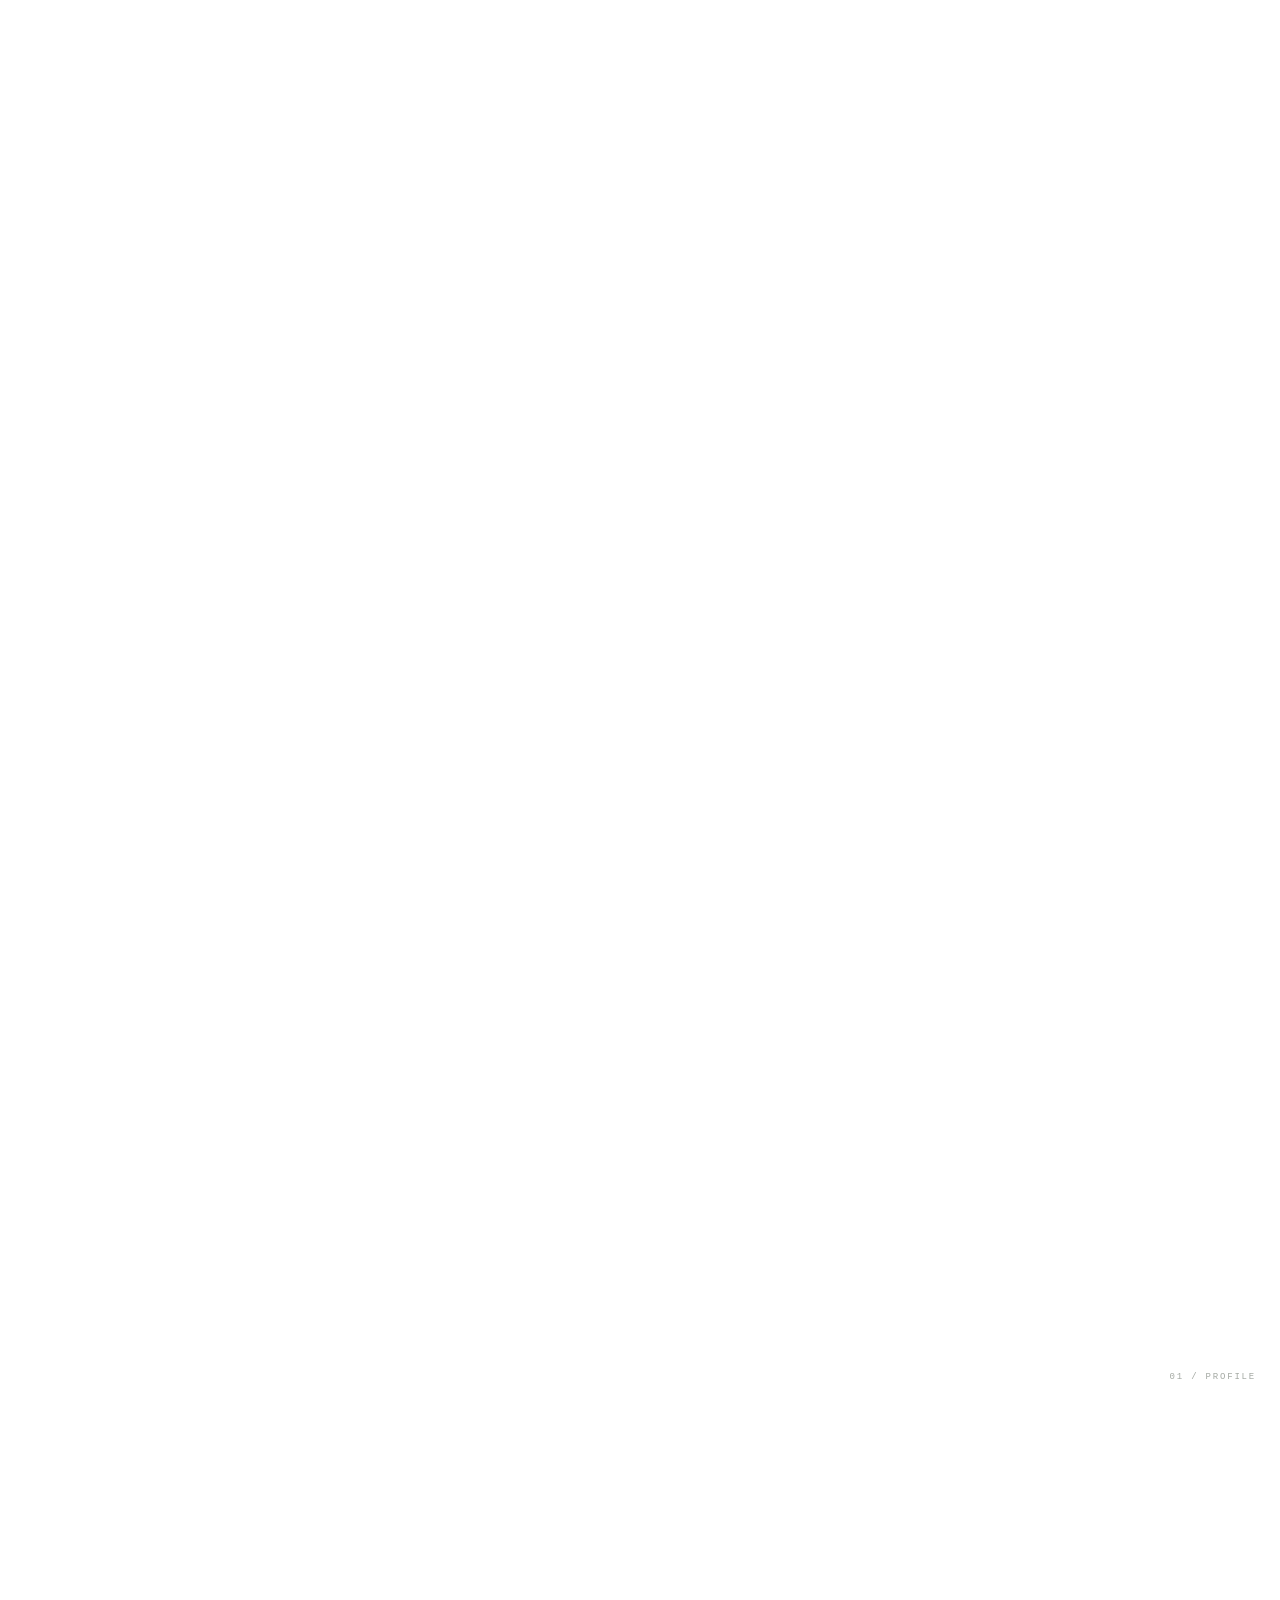
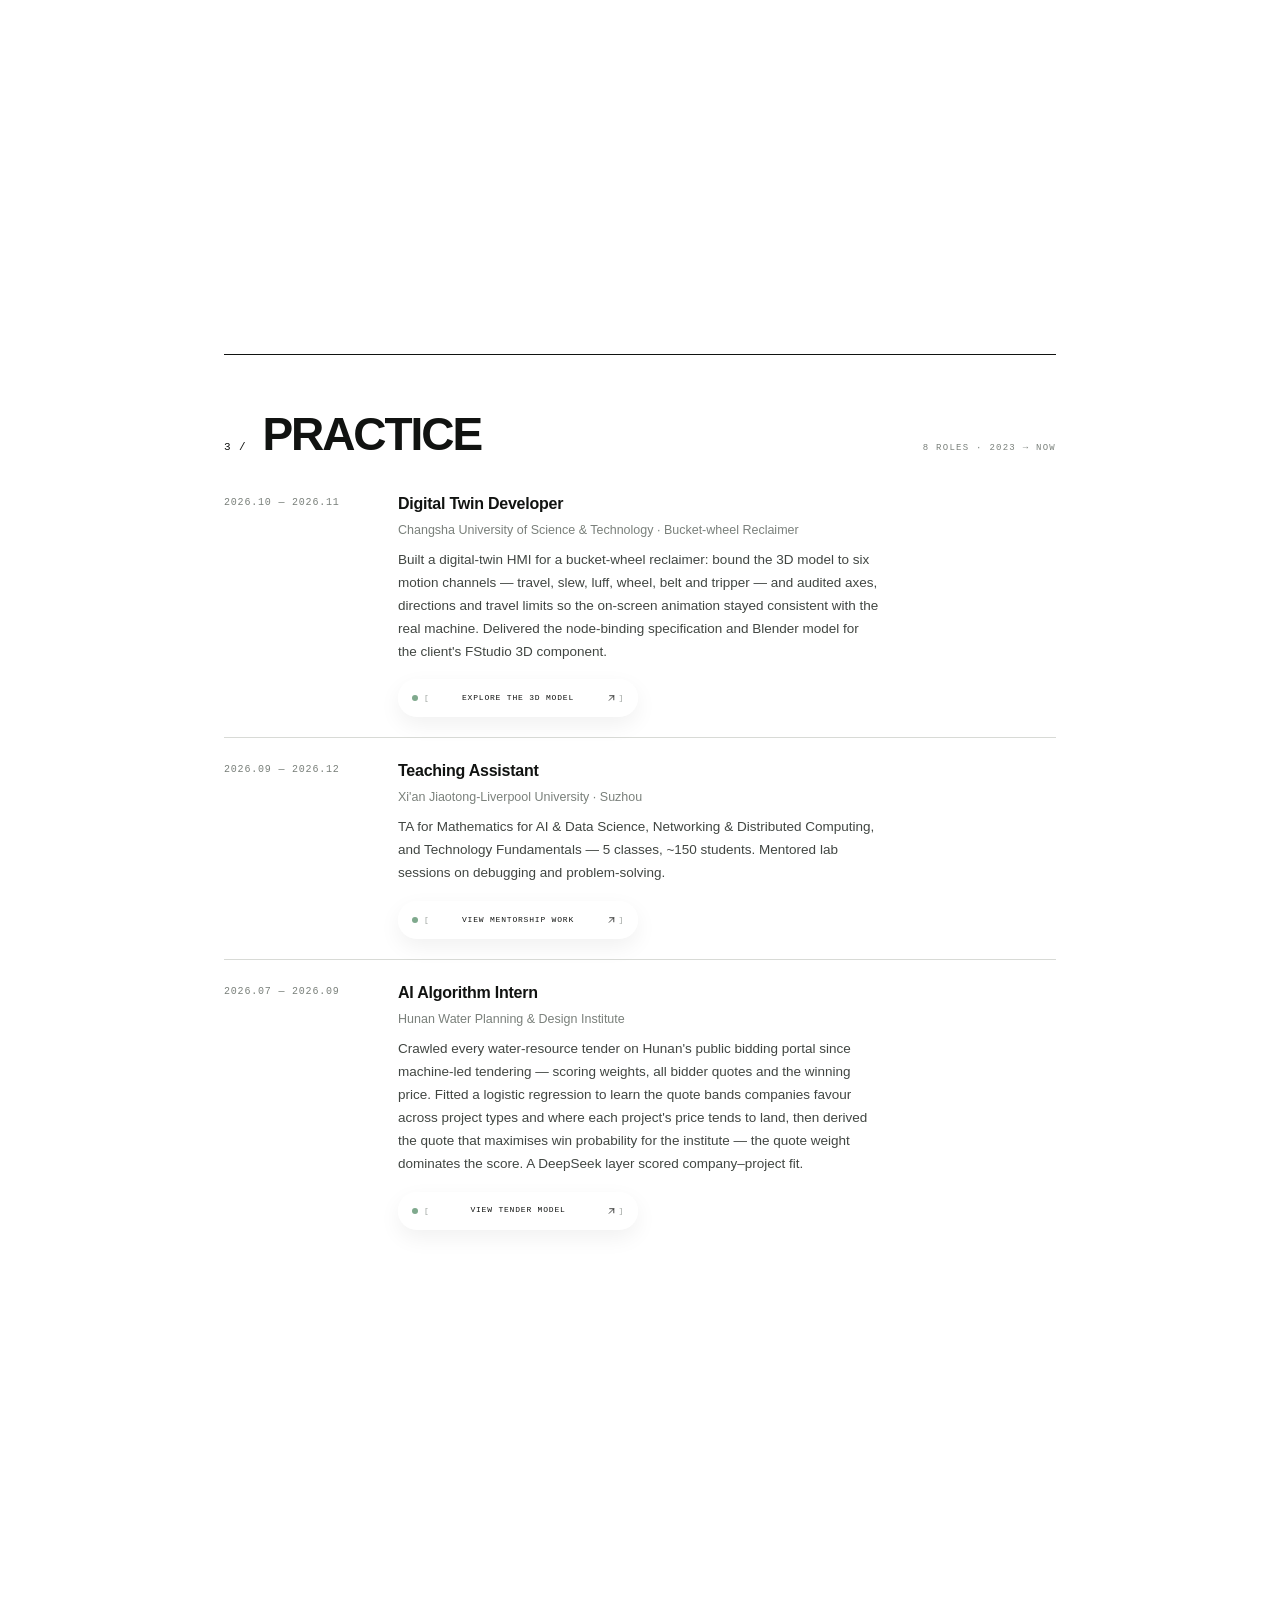
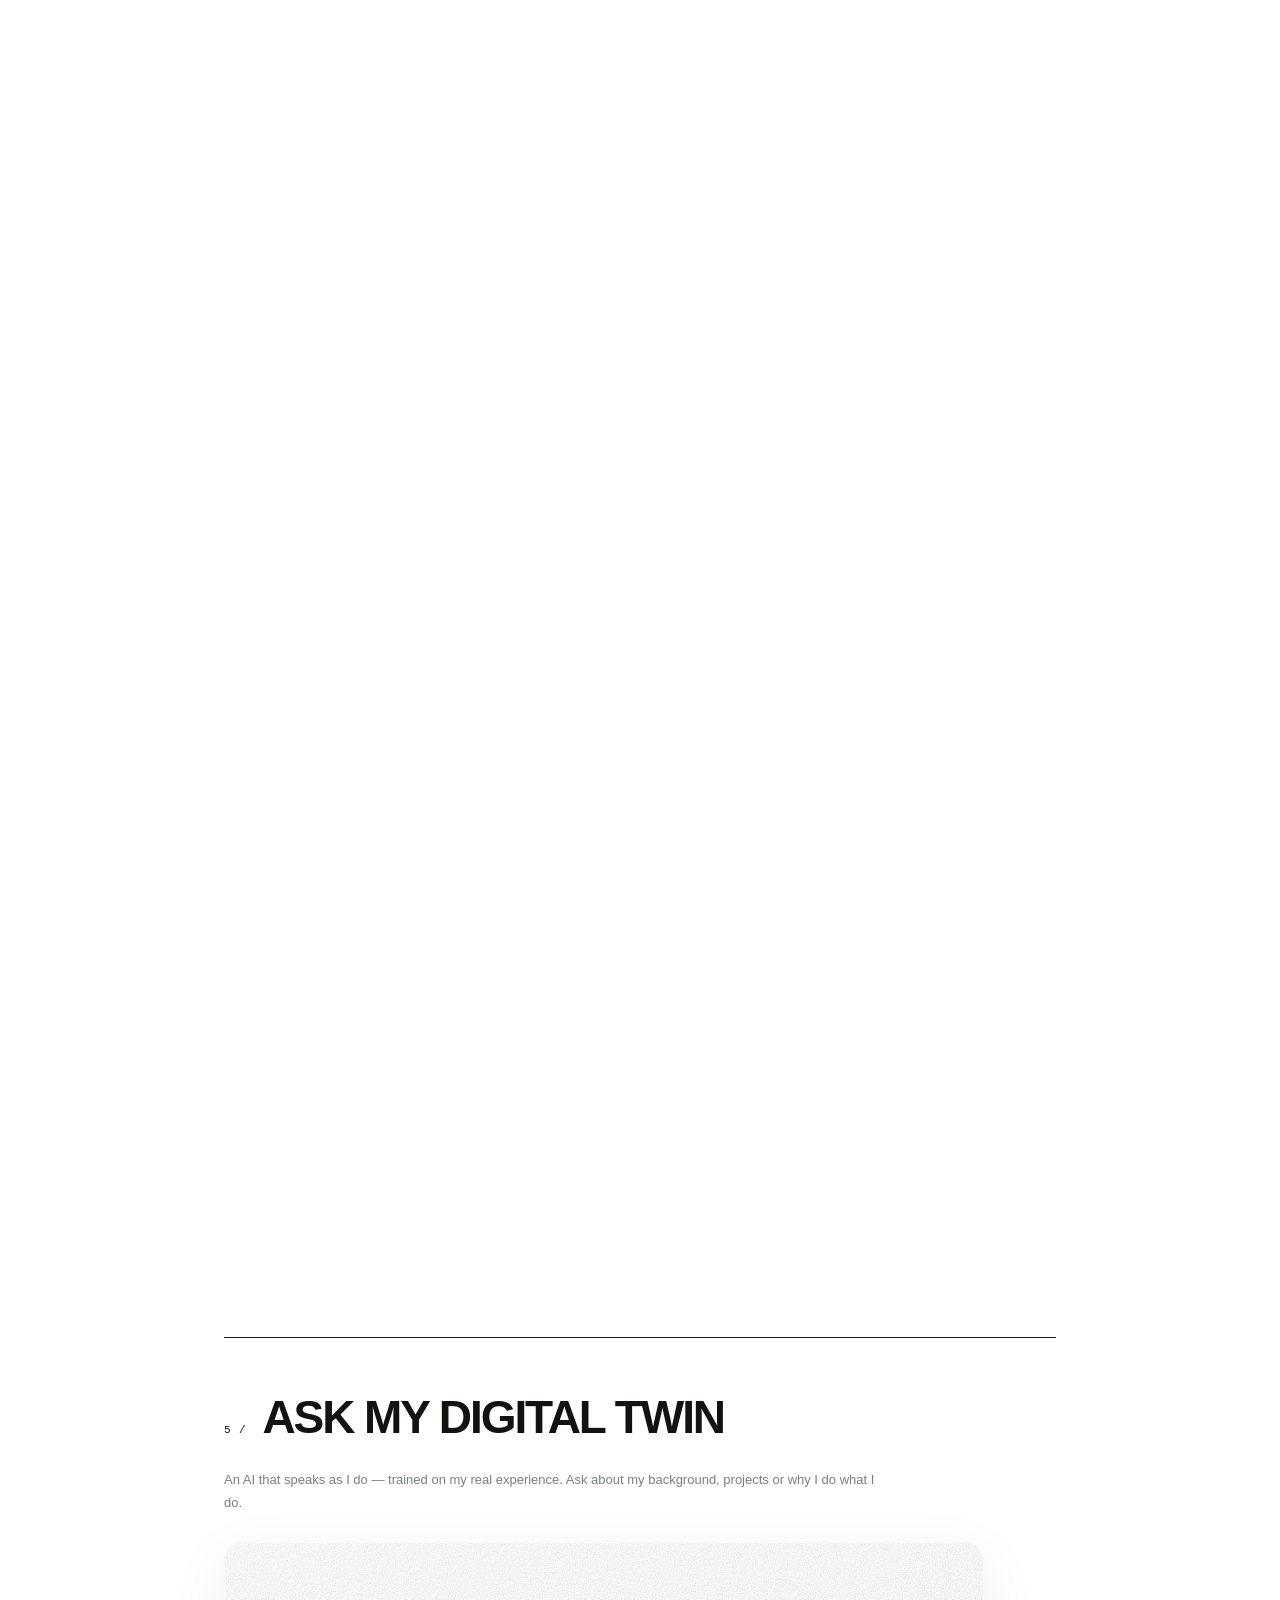
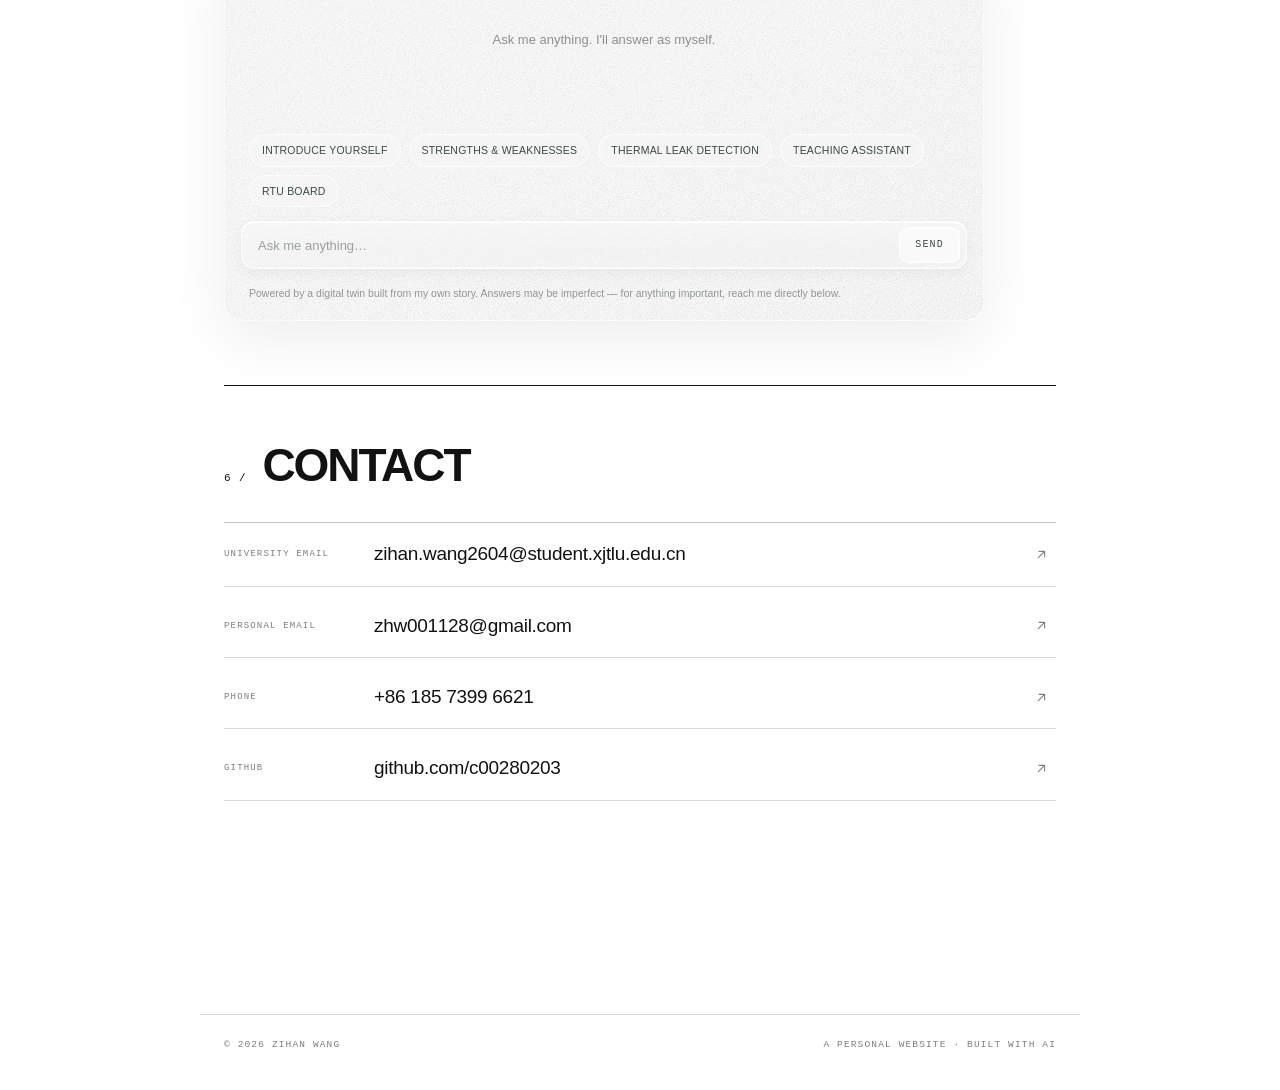
==== commit 5f1d3866: "Improve mobile thermal performance, photo location diagnostics and card title spacing" ====
--- a/index.html
+++ b/index.html
@@ -8,7 +8,7 @@
 <title>Zihan Wang — Interactive CV</title>
 <meta name="description" content="Zihan Wang (王子涵) — MSc Artificial Intelligence, XJTLU. A minimal, scroll-driven interactive CV.">
 <link rel="manifest" href="manifest.webmanifest">
-<link rel="stylesheet" href="css/3d.css?v=degfixv20261126">
+<link rel="stylesheet" href="css/3d.css?v=perfv20261126">
 </head>
 <body class="lang-en">
 
@@ -635,6 +635,7 @@
           <input type="file" id="drone-file" accept="image/*" hidden>
           <span class="drone-readout" id="drone-readout" aria-live="polite"></span>
         </div>
+        <p class="drone-diag" id="drone-diag" hidden></p>
         <p class="drone-nav-note" id="drone-nav-note"><span class="en">We also work on image-based navigation — any photo with coordinates kept in its metadata can be opened straight in a map. Upload one to try it.</span><span class="zh">我们也做图像导航 — 只要图片里保留经纬度元数据，就可以直接在地图中打开。上传一张即可体验。</span></p>
         <div class="drone-maps" id="drone-maps" aria-disabled="true" hidden>
           <a href="#" target="_blank" rel="noopener" data-map="amap" aria-disabled="true"><span class="en">Amap</span><span class="zh">高德</span></a>
@@ -769,18 +770,18 @@
   }
 }
 </script>
-<script src="js/3d.js?v=degfixv20261126"></script>
-<script type="module" src="js/twin.js?v=degfixv20261126"></script>
-<script src="js/ta.js?v=degfixv20261126"></script>
-<script src="js/bid.js?v=degfixv20261126"></script>
-<script src="js/oec-card.js?v=degfixv20261126"></script>
-<script src="js/rtu-card.js?v=degfixv20261126"></script>
+<script src="js/3d.js?v=perfv20261126"></script>
+<script type="module" src="js/twin.js?v=perfv20261126"></script>
+<script src="js/ta.js?v=perfv20261126"></script>
+<script src="js/bid.js?v=perfv20261126"></script>
+<script src="js/oec-card.js?v=perfv20261126"></script>
+<script src="js/rtu-card.js?v=perfv20261126"></script>
 <script src="js/drone-temps.js?v=drone11v20261125"></script>
-<script src="js/drone-card.js?v=degfixv20261126"></script>
-<script src="js/ux-card.js?v=degfixv20261126"></script>
-<script src="js/stepper-card.js?v=degfixv20261126"></script>
-<script src="js/ai-twin.js?v=degfixv20261126"></script>
-<script type="module" src="js/lazy3d.js?v=degfixv20261126"></script>
+<script src="js/drone-card.js?v=perfv20261126"></script>
+<script src="js/ux-card.js?v=perfv20261126"></script>
+<script src="js/stepper-card.js?v=perfv20261126"></script>
+<script src="js/ai-twin.js?v=perfv20261126"></script>
+<script type="module" src="js/lazy3d.js?v=perfv20261126"></script>
 <script>
 /* 手机端流畅访问：同一套页面的离线缓存，不另做简版。 */
 if ('serviceWorker' in navigator) {
--- a/css/3d.css
+++ b/css/3d.css
@@ -1447,6 +1447,14 @@
 .drone-readout{ font-size:9.5px; line-height:1.4; color:#97756e; }
 .drone-readout.good{ color:#247a58; }
 .drone-readout:empty{ display:none; }
+.drone-diag{
+  margin:0; font-family:var(--mono); font-size:8.5px; line-height:1.6;
+  color:#8b7a72; letter-spacing:.01em; word-break:break-word;
+}
+.drone-diag[hidden]{ display:none; }
+.drone-diag .zh{ display:none; }
+body.lang-zh .drone-diag .en{ display:none; }
+body.lang-zh .drone-diag .zh{ display:inline; }
 .drone-nav-note{
   margin:2px 0 0; font-size:10px; line-height:1.65; color:#84928c;
   letter-spacing:.01em;
@@ -1795,6 +1803,16 @@
   .ai-twin-compose{ margin:8px 10px 12px; padding-left:13px; }
   .ai-twin-status{ left:13px; }
   .ai-twin-note{ padding:0 16px 14px; font-size:10px; }
+}
+
+/* 页面不可见时暂停所有 CSS 动画，避免后台标签页持续耗电发热 */
+html.page-hidden *, html.page-hidden *::before, html.page-hidden *::after{
+  animation-play-state:paused !important;
+}
+@media (max-width:760px){
+  /* 背景保持静止：大尺寸模糊层的 transform/filter 动画是手机发热主因之一。
+     只保留渐变与噪点，视觉不变，GPU 不再每帧重绘。 */
+  .ambient::before, .glow{ animation:none !important; will-change:auto !important; }
 }
 
 /* ============================================================
@@ -1817,6 +1835,9 @@
     border-color:rgba(190,215,235,.34) !important;
     background:linear-gradient(155deg,rgba(24,39,62,.94),rgba(9,17,31,.90)), var(--frost) !important;
   }
+  /* 标题给右上角关闭键留位，避免长标题与 × 重叠 */
+  .twin-head h2, .ta-head h2, .rtu-card .ta-head h2, .stepper-card .ta-head h2{ padding-right:46px; }
+  .ta-kicker{ padding-right:38px; }
   .ta-close, .twin-close{
     width:36px; height:36px;
     background:transparent !important;
